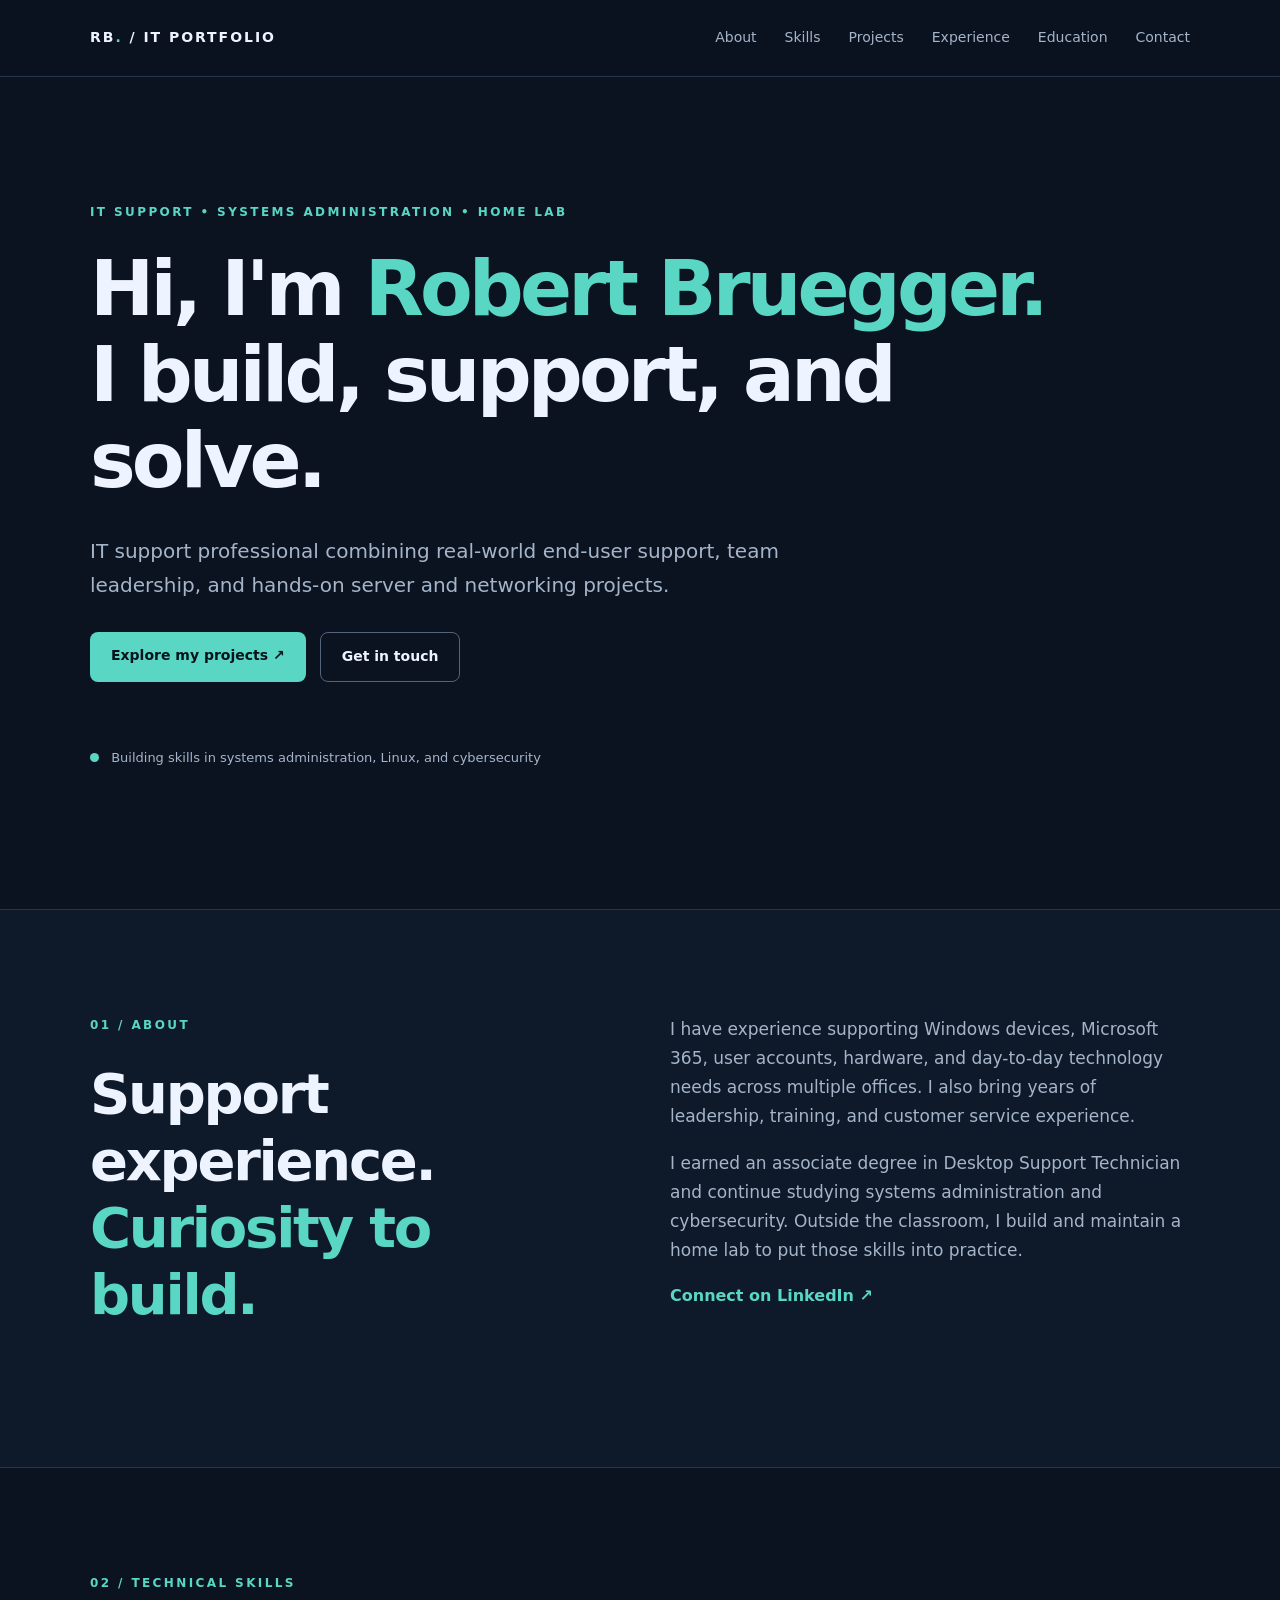
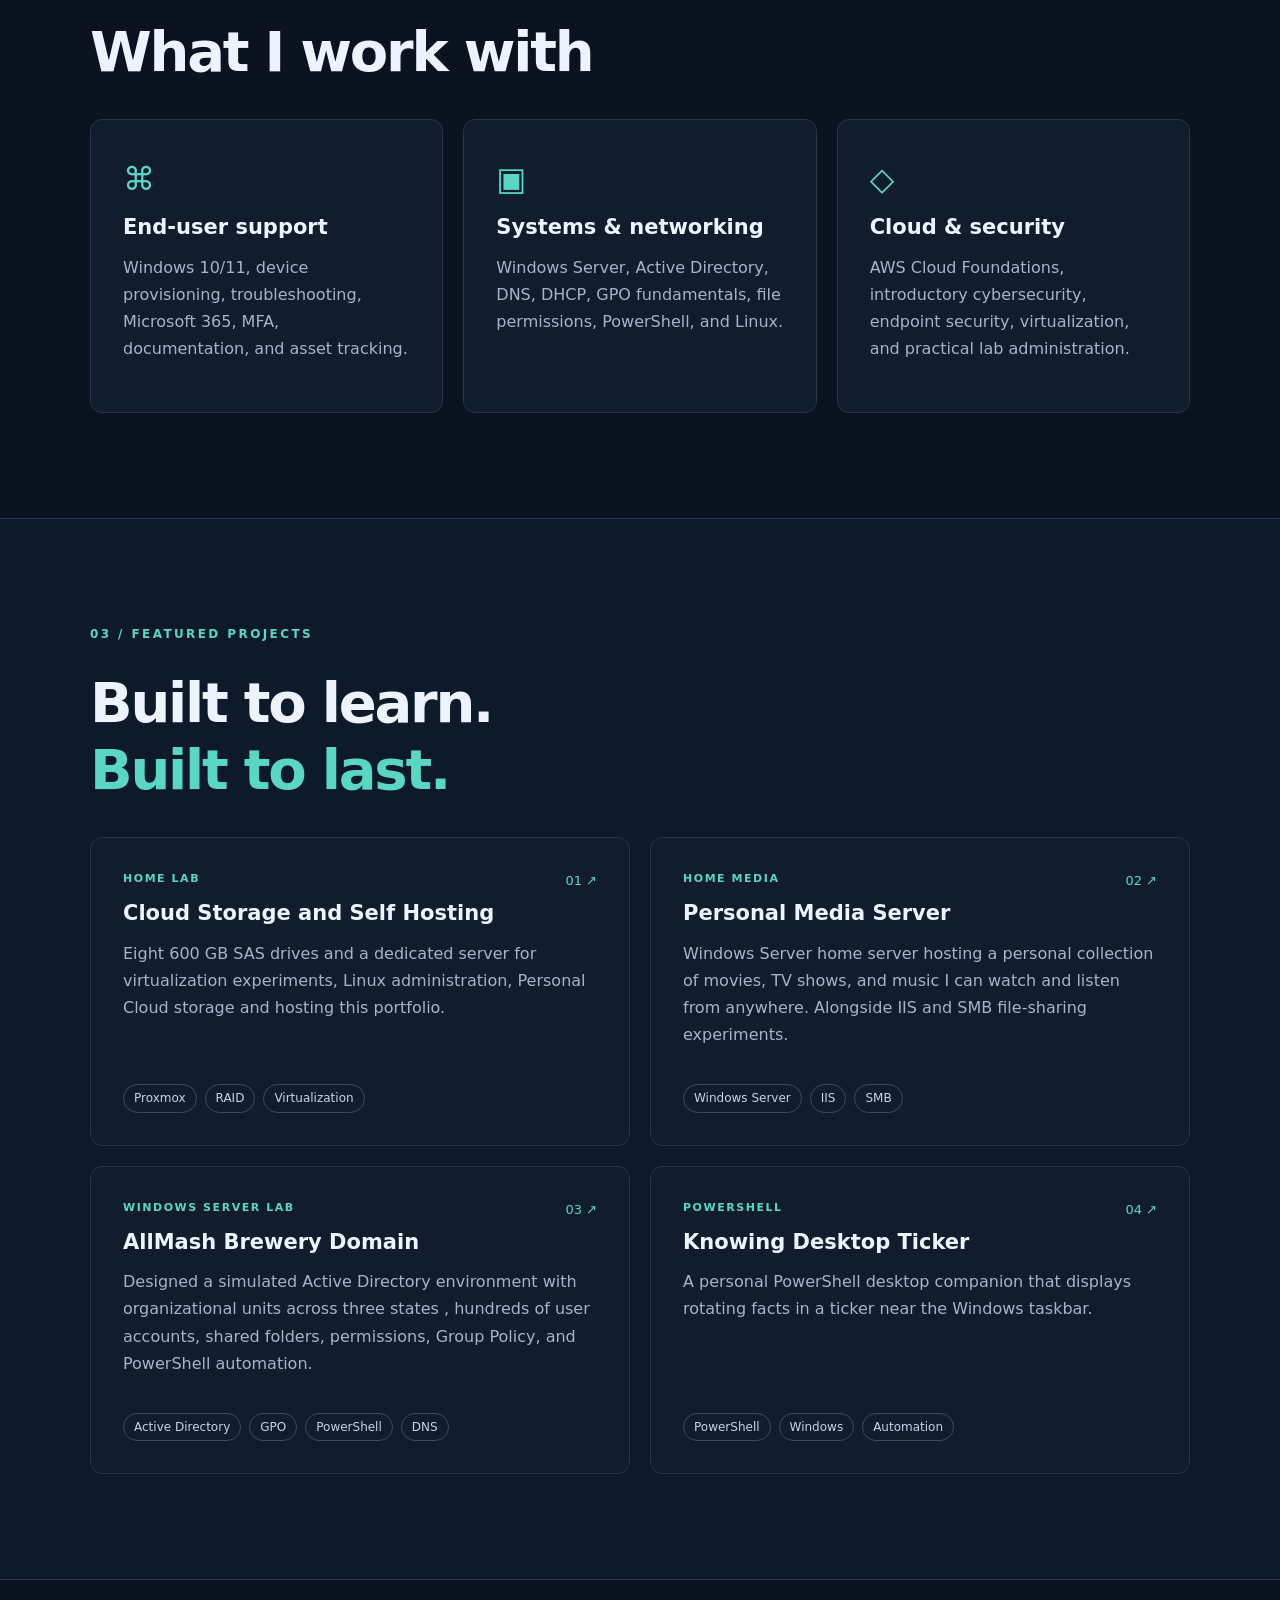
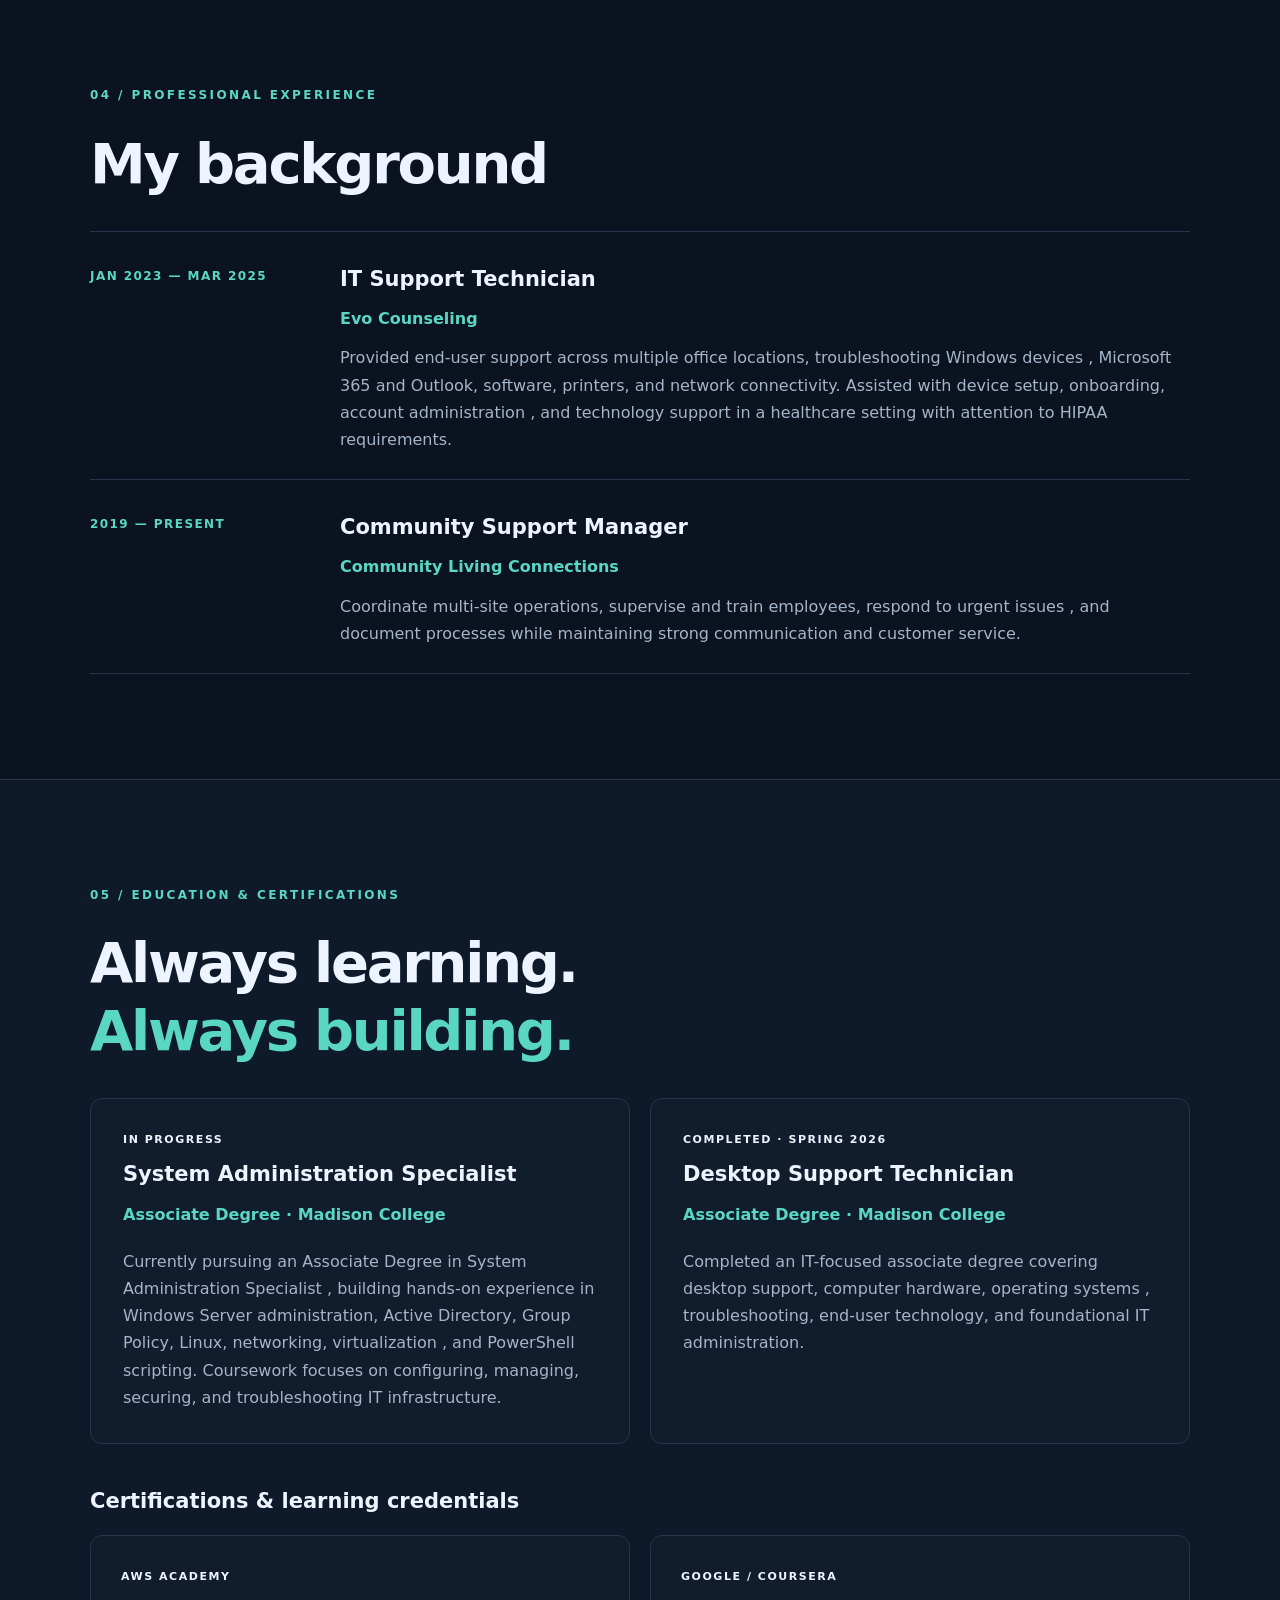
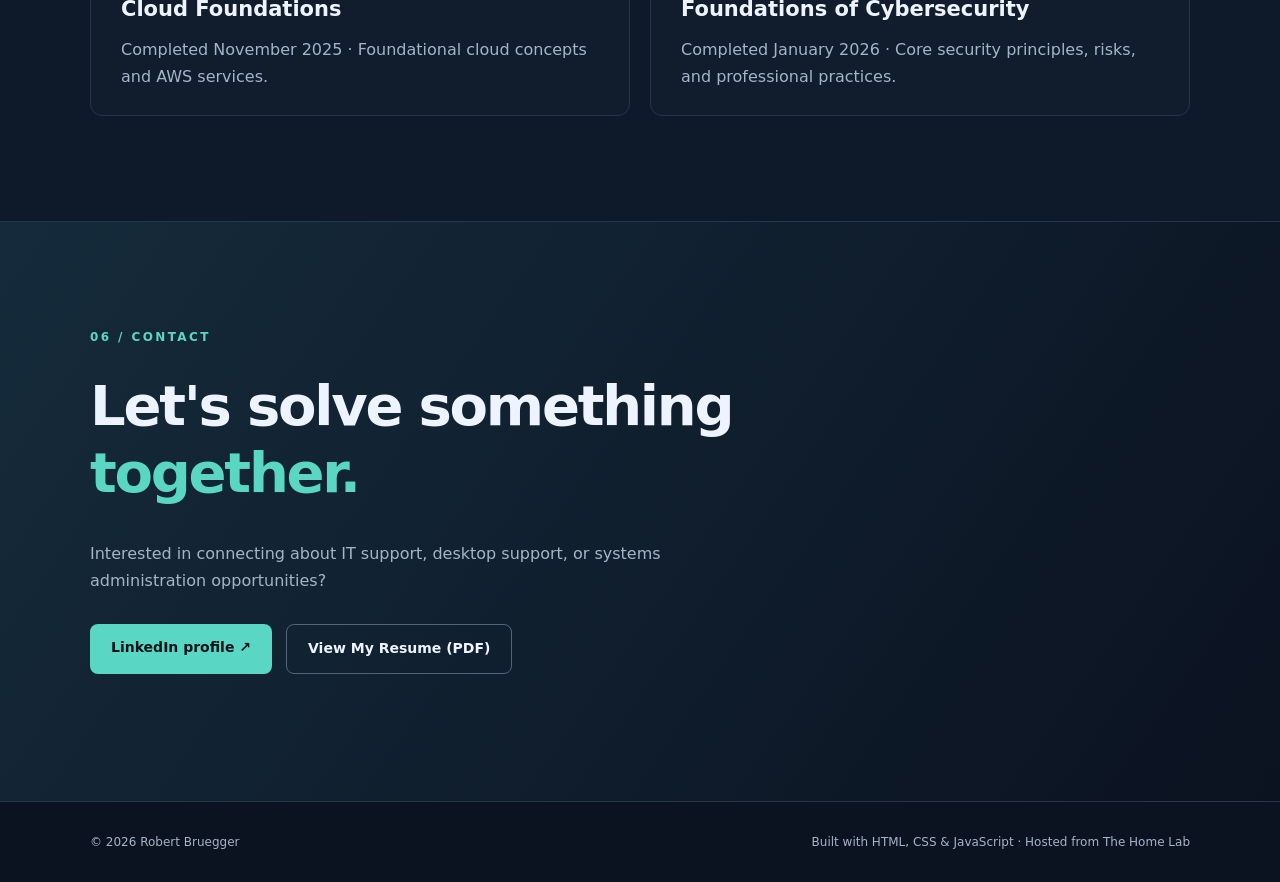
==== index.html @ 5e59a805 "new update 10/18/2026" ====
<!doctype html>
<html lang="en"><head><meta charset="utf-8">
    <meta name="viewport" content="width=device-width,initial-scale=1">
    <meta name="description" content="IT support and systems administration portfolio featuring hands-on home lab projects.">
    <title>Robert Bruegger | IT Portfolio</title><link rel="stylesheet" href="css/styles.css"></head>

<body><a class="skip" href="#main">Skip to content</a><header class="site-header">
    <nav class="nav wrap" aria-label="Main navigation"><a class="brand" href="#home">RB<span class="dot">.</span> / IT PORTFOLIO</a>
        <button class="menu-toggle" aria-expanded="false" aria-controls="nav-links">
            Menu ☰</button>
        <div class="nav-links" id="nav-links"><a href="#about">
            About</a><a href="#skills">
                Skills</a><a href="#projects">
                    Projects</a><a href="#experience">
                        Experience</a><a href="#education">
                            Education</a><a href="#contact">
                                Contact</a></div></nav></header>
<main id="main"><section class="hero wrap" id="home"><div class="eyebrow">
    IT SUPPORT • SYSTEMS ADMINISTRATION • HOME LAB</div><h1>Hi, I'm <span>Robert Bruegger.</span><br>I build, support, and solve.</h1><p class="lead">
        IT support professional combining real-world end-user support, team leadership, and hands-on server and networking projects.</p>
        <div class="actions"><a class="button primary" href="#projects">Explore my projects ↗</a><a class="button secondary" href="#contact">
            Get in touch</a></div><div class="status"><span class="status-dot"></span>
                 Building skills in systems administration, Linux, and cybersecurity</div></section>
<section class="section alt" id="about"><div class="wrap two-col"><div><div class="eyebrow">
    01 / ABOUT</div><h2>Support experience.<br><span>Curiosity to build.</span></h2></div>
    <div><p>I have experience supporting Windows devices, Microsoft 365, user accounts, hardware, 
        and day-to-day technology needs across multiple offices. I also bring years of leadership, training, and customer service experience.</p>
        <p>I earned an associate degree in Desktop Support Technician and continue studying systems administration and cybersecurity. 
            Outside the classroom, I build and maintain a home lab to put those skills into practice.</p>
            <a class="text-link" href="https://www.linkedin.com/in/robert-bruegger" target="_blank" rel="noopener noreferrer">Connect on LinkedIn ↗</a></div></div></section>

<section class="section wrap" id="skills"><div class="eyebrow">
    02 / TECHNICAL SKILLS</div><h2>What I work with</h2><div class="cards three"><article class="card"><div class="card-icon">⌘</div><h3>End-user support</h3>
        <p>Windows 10/11, device provisioning, troubleshooting, Microsoft 365, MFA, documentation, and asset tracking.</p></article><article class="card">
            <div class="card-icon">▣</div>
            <h3>Systems & networking</h3><p>Windows Server, Active Directory, DNS, DHCP, GPO fundamentals, file permissions, PowerShell, and Linux.</p>
        </article><article class="card"><div class="card-icon">◇</div>
            <h3>Cloud & security</h3><p>AWS Cloud Foundations, introductory cybersecurity, endpoint security, virtualization, and practical lab administration.               
            </p></article></div></section>
<section class="section alt" id="projects"><div class="wrap"><div class="eyebrow">
    03 / FEATURED PROJECTS</div><h2>Built to learn.<br><span>Built to last.</span></h2><div class="cards two"><article class="card project"><div class="project-top">
        <span class="tag">HOME LAB</span><span>01 ↗</span></div>
        <h3>Cloud Storage and Self Hosting</h3><p>Eight 600 GB SAS drives and a dedicated server for virtualization experiments, Linux administration, Personal Cloud storage and hosting this portfolio. 
            </p><div class="chips"><span>Proxmox</span><span>RAID</span><span>Virtualization</span></div></article>
            <article class="card project"><div class="project-top"><span class="tag">
                HOME MEDIA</span><span>02 ↗</span></div><h3>Personal Media Server</h3><p>Windows Server home server hosting a personal collection of movies, TV shows, and music I can watch and listen from anywhere. Alongside IIS and SMB file-sharing experiments.</p>
                <div class="chips"><span>Windows Server</span>
                    <span>IIS</span><span>SMB</span></div></article><article class="card project"><div class="project-top"><span class="tag">
                        WINDOWS SERVER LAB</span><span>03 ↗</span></div><h3>AllMash Brewery Domain</h3><p>Designed a simulated Active Directory environment with organizational units across three states
                            , hundreds of user accounts, shared folders, permissions, Group Policy, and PowerShell automation.</p>
                            <div class="chips"><span>Active Directory</span><span>GPO</span><span>PowerShell</span><span>DNS</span></div></article><article class="card project">
                                <div class="project-top"><span class="tag">
                                    POWERSHELL</span><span>04 ↗</span></div><h3>Knowing Desktop Ticker</h3>
                                    <p>A personal PowerShell desktop companion that displays rotating facts in a ticker near the Windows taskbar.</p>
                                    <div class="chips"><span>PowerShell</span><span>Windows</span><span>Automation</span></div></article></div></div></section>
<section class="section wrap" id="experience"><div class="eyebrow">
    04 / PROFESSIONAL EXPERIENCE</div><h2>My background</h2><div class="timeline"><div class="timeline-item">
        <div class="time">JAN 2023 — MAR 2025</div><div><h3>IT Support Technician</h3>
            <p class="organization">Evo Counseling</p><p>Provided end-user support across multiple office locations, troubleshooting Windows devices
                , Microsoft 365 and Outlook, software, printers, and network connectivity. Assisted with device setup, onboarding, account administration
                , and technology support in a healthcare setting with attention to HIPAA requirements.</p></div></div>
                <div class="timeline-item"><div class="time">2019 — PRESENT</div><div><h3>Community Support Manager</h3>
                    <p class="organization">Community Living Connections</p>
                    <p>Coordinate multi-site operations, supervise and train employees, respond to urgent issues
                        , and document processes while maintaining strong communication and customer service.</p></div></div></div></section>
<section class="section alt" id="education"><div class="wrap"><div class="eyebrow">
    05 / EDUCATION & CERTIFICATIONS</div><h2>Always learning.<br><span>Always building.</span></h2><div class="cards two education-grid">
        <article class="card education-card"><span class="tag">IN PROGRESS</span><h3>System Administration Specialist</h3>
            <p class="organization">Associate Degree · Madison College</p><p>Currently pursuing an Associate Degree in System Administration Specialist
                , building hands-on experience in Windows Server administration, Active Directory, Group Policy, Linux, networking, virtualization
                , and PowerShell scripting. Coursework focuses on configuring, managing, securing, and troubleshooting IT infrastructure.</p></article>
                <article class="card education-card"><span class="tag">COMPLETED · SPRING 2026</span><h3>Desktop Support Technician</h3>
                    <p class="organization">Associate Degree · Madison College</p>
                    <p>Completed an IT-focused associate degree covering desktop support, computer hardware, operating systems
                        , troubleshooting, end-user technology, and foundational IT administration.</p></article></div>
                        <h3 class="cert-heading">Certifications &amp; learning credentials</h3>
                        <div class="cards two"><article class="card credential">
                            <span class="tag">AWS ACADEMY</span><h3>Cloud Foundations</h3>
                            <p>Completed November 2025 · Foundational cloud concepts and AWS services.</p></article>
                            <article class="card credential"><span class="tag">GOOGLE / COURSERA</span>
                                <h3>Foundations of Cybersecurity</h3><p>Completed January 2026 · Core security principles, risks, and professional practices.</p></article></div></div></section>
<section class="section contact" id="contact"><div class="wrap"><div class="eyebrow">06 / CONTACT</div><h2>Let's solve something <span>together.</span></h2>
    <p>Interested in connecting about IT support, desktop support, or systems administration opportunities?</p>
    <div class="actions"><a class="button primary" href="https://www.linkedin.com/in/robert-bruegger" target="_blank" rel="noopener noreferrer">LinkedIn profile ↗</a>
        <a class="button secondary"
   href="/docs/Resume.2.pdf"
   target="_blank"
   rel="noopener noreferrer">
   View My Resume (PDF)
</a></div>
        <p class="small"></p></div></section></main>
        <footer class="footer"><div class="wrap footer-inner"><span>© <span id="year"></span> Robert Bruegger</span>
            <span>Built with HTML, CSS & JavaScript · Hosted from The Home Lab</span></div></footer><script src="js/main.js" defer></script></body></html>
---- css/styles.css ----
:root{--bg:#0b1220;--panel:#111c2d;--panel2:#0e1929;--line:#26354b;--text:#edf4ff;--muted:#a5b5c9;--accent:#59d7c4;--max:1100px}*{box-sizing:border-box}html{scroll-behavior:smooth}body{margin:0;background:var(--bg);color:var(--text);font:16px/1.7 system-ui,-apple-system,Segoe UI,sans-serif}a{color:inherit;text-decoration:none}a:focus-visible,button:focus-visible{outline:3px solid var(--accent);outline-offset:4px}.wrap{width:min(calc(100% - 40px),var(--max));margin:auto}.skip{position:absolute;top:-100px;background:white;color:black;padding:12px;z-index:10}.skip:focus{top:5px}.site-header{position:sticky;top:0;z-index:5;background:#0b1220ed;backdrop-filter:blur(12px);border-bottom:1px solid var(--line)}.nav{display:flex;justify-content:space-between;align-items:center;min-height:76px}.brand{font-size:14px;font-weight:800;letter-spacing:.14em}.dot,.hero h1 span,h2 span{color:var(--accent)}.nav-links{display:flex;gap:28px}.nav-links a{color:var(--muted);font-size:14px}.nav-links a:hover,.text-link{color:var(--accent)}.menu-toggle{display:none;background:transparent;color:white;border:1px solid var(--line);padding:8px 12px;border-radius:8px}.hero{padding:125px 0 140px}.eyebrow{font-size:12px;letter-spacing:.2em;font-weight:800;color:var(--accent);margin-bottom:24px}.hero h1{font-size:clamp(44px,6vw,79px);line-height:1.12;letter-spacing:-.05em;margin:0 0 30px;max-width:1050px}h2{font-size:clamp(34px,4.5vw,56px);line-height:1.2;letter-spacing:-.04em;margin:0 0 34px}h3{font-size:21px;margin:8px 0 12px;line-height:1.3}p{color:var(--muted);margin:0 0 18px}.lead{max-width:700px;font-size:20px}.actions{display:flex;gap:14px;flex-wrap:wrap;margin-top:30px}.button{display:inline-block;border-radius:8px;padding:12px 21px;font-weight:700;font-size:14px}.primary{background:var(--accent);color:#07131b}.primary:hover{background:#8be7da}.secondary{border:1px solid #53657c}.secondary:hover{border-color:var(--accent)}.status{font-size:13px;color:var(--muted);margin-top:65px}.status-dot{display:inline-block;width:9px;height:9px;border-radius:50%;background:var(--accent);margin-right:8px}.section{padding:105px 0;scroll-margin-top:75px}.alt{background:var(--panel2);border-top:1px solid var(--line);border-bottom:1px solid var(--line)}.two-col{display:grid;grid-template-columns:1fr 1fr;gap:60px}.two-col p{font-size:17px}.text-link{font-weight:700}.cards{display:grid;gap:20px}.three{grid-template-columns:repeat(3,1fr)}.two{grid-template-columns:repeat(2,1fr)}.card{padding:32px;background:var(--panel);border:1px solid var(--line);border-radius:12px}.card-icon{color:var(--accent);font-size:32px}.project{min-height:290px;display:flex;flex-direction:column}.project-top{display:flex;justify-content:space-between;color:var(--accent);font-size:13px}.tag{font-size:11px;letter-spacing:.14em;font-weight:800}.chips{display:flex;gap:8px;flex-wrap:wrap;margin-top:auto;padding-top:18px}.chips span{font-size:12px;color:#c3d6e8;border:1px solid #3a4b62;border-radius:20px;padding:3px 10px}.timeline{border-top:1px solid var(--line)}.timeline-item{display:grid;grid-template-columns:220px 1fr;gap:30px;padding:26px 0;border-bottom:1px solid var(--line)}.time{color:var(--accent);font-size:12px;font-weight:800;letter-spacing:.12em;padding-top:8px}.timeline-item p{margin:0}.contact{background:linear-gradient(125deg,#152b3b,#0b1220)}.contact h2{max-width:750px}.contact p{max-width:670px}.small{font-size:12px;margin-top:22px}.footer{padding:30px 0;border-top:1px solid var(--line)}.footer-inner{display:flex;justify-content:space-between;gap:20px;color:var(--muted);font-size:12px}@media(max-width:750px){.menu-toggle{display:block}.nav-links{display:none;position:absolute;top:75px;left:0;right:0;background:#0b1220;padding:20px;flex-direction:column;border-bottom:1px solid var(--line)}.nav-links.open{display:flex}.hero{padding:85px 0}.two-col,.three,.two{grid-template-columns:1fr}.section{padding:70px 0}.timeline-item{grid-template-columns:1fr;gap:4px}.footer-inner{flex-direction:column}}
@media(prefers-reduced-motion:reduce){html{scroll-behavior:auto}}

/* Education section */
.education-grid{margin-bottom:44px}.education-card{display:flex;flex-direction:column;gap:8px}.education-card h3{margin:4px 0}.organization{color:var(--accent);font-weight:650;margin-bottom:12px!important}.cert-heading{margin:8px 0 20px}.credential{padding:25px 30px}.credential p,.education-card p:last-child{margin-bottom:0}
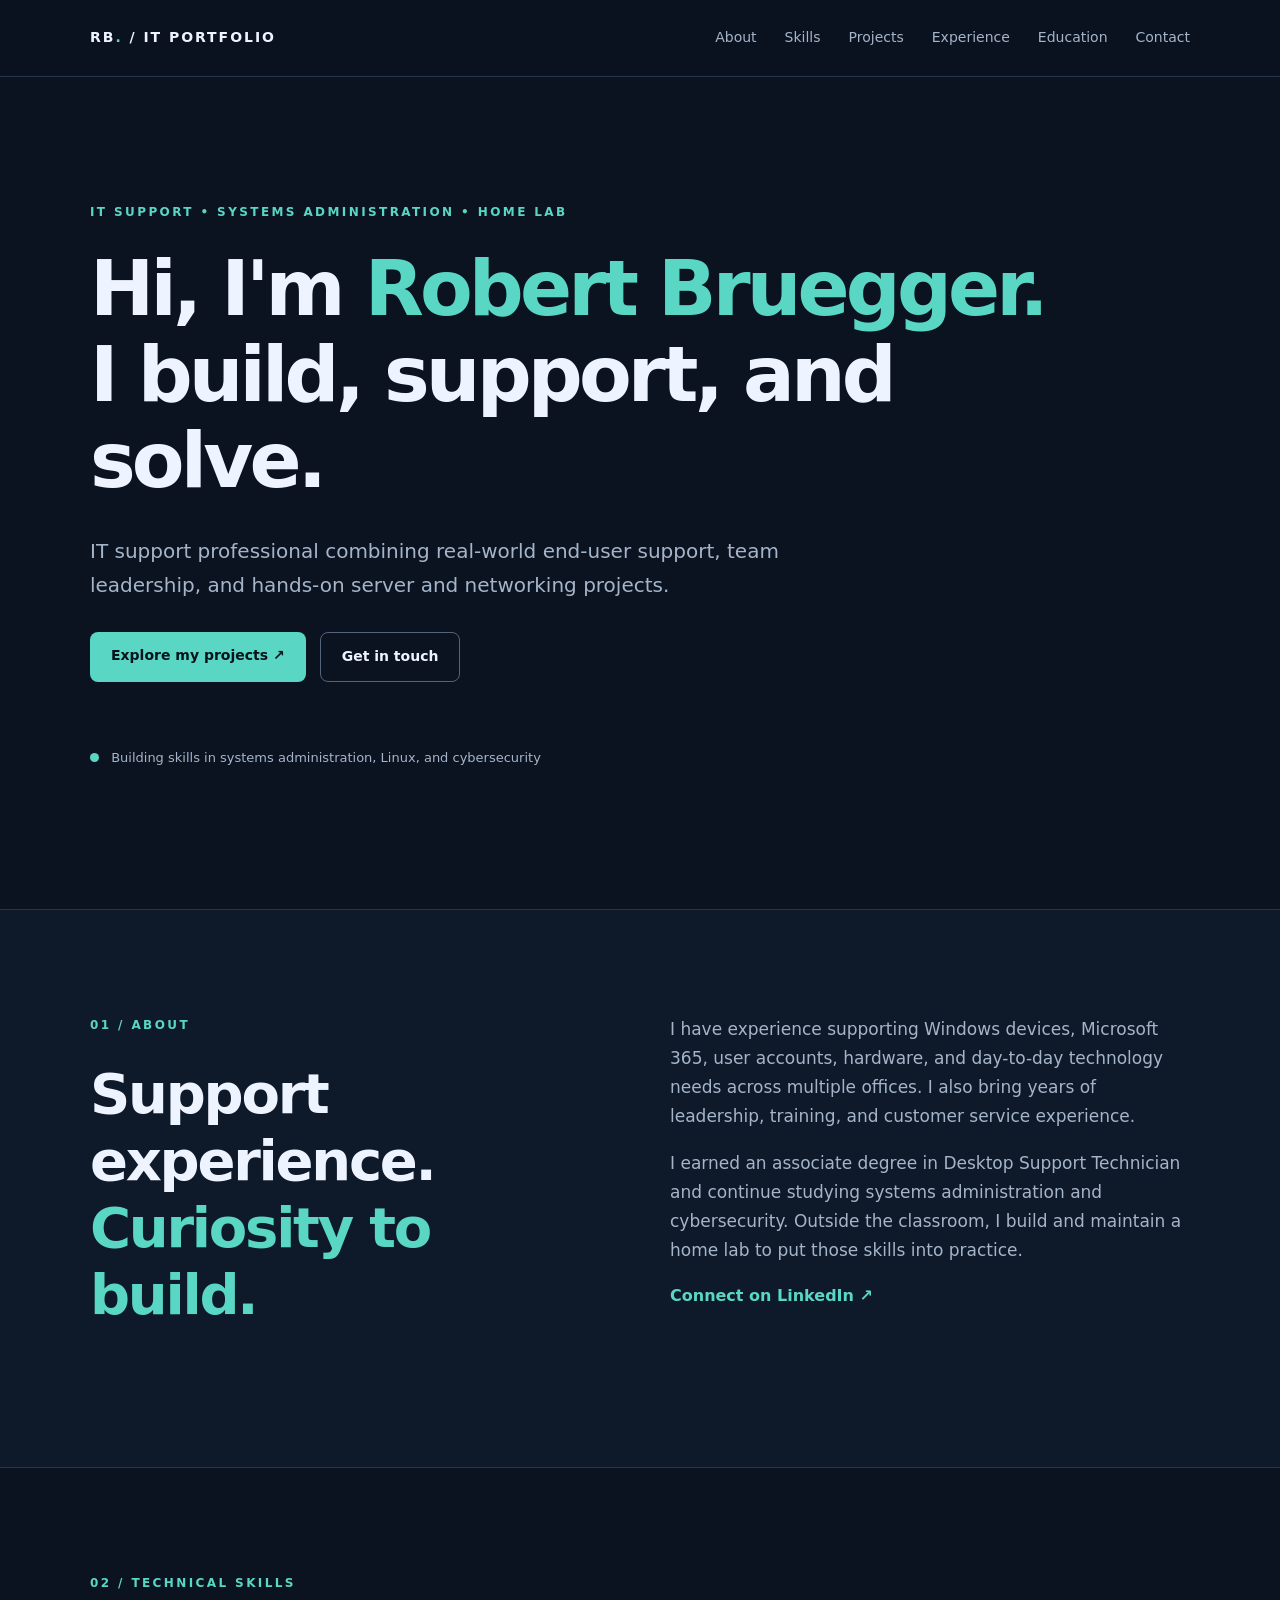
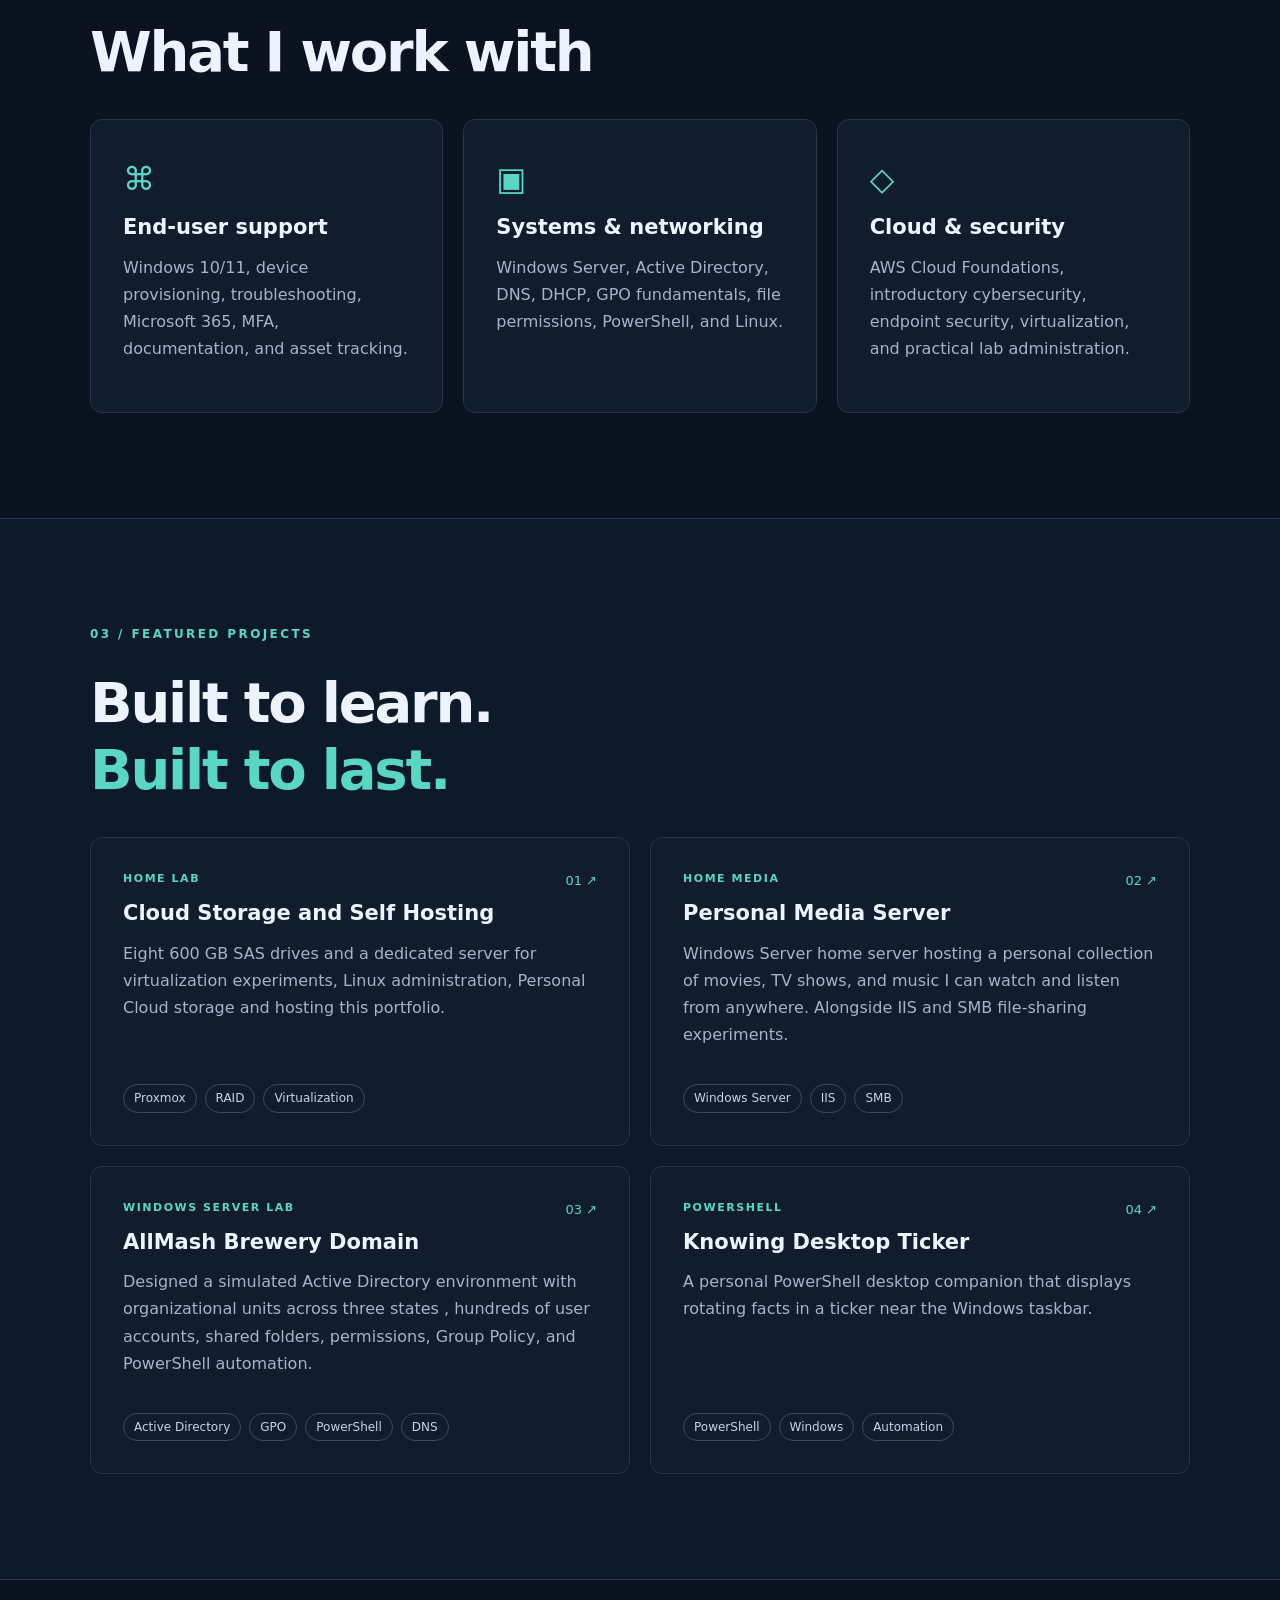
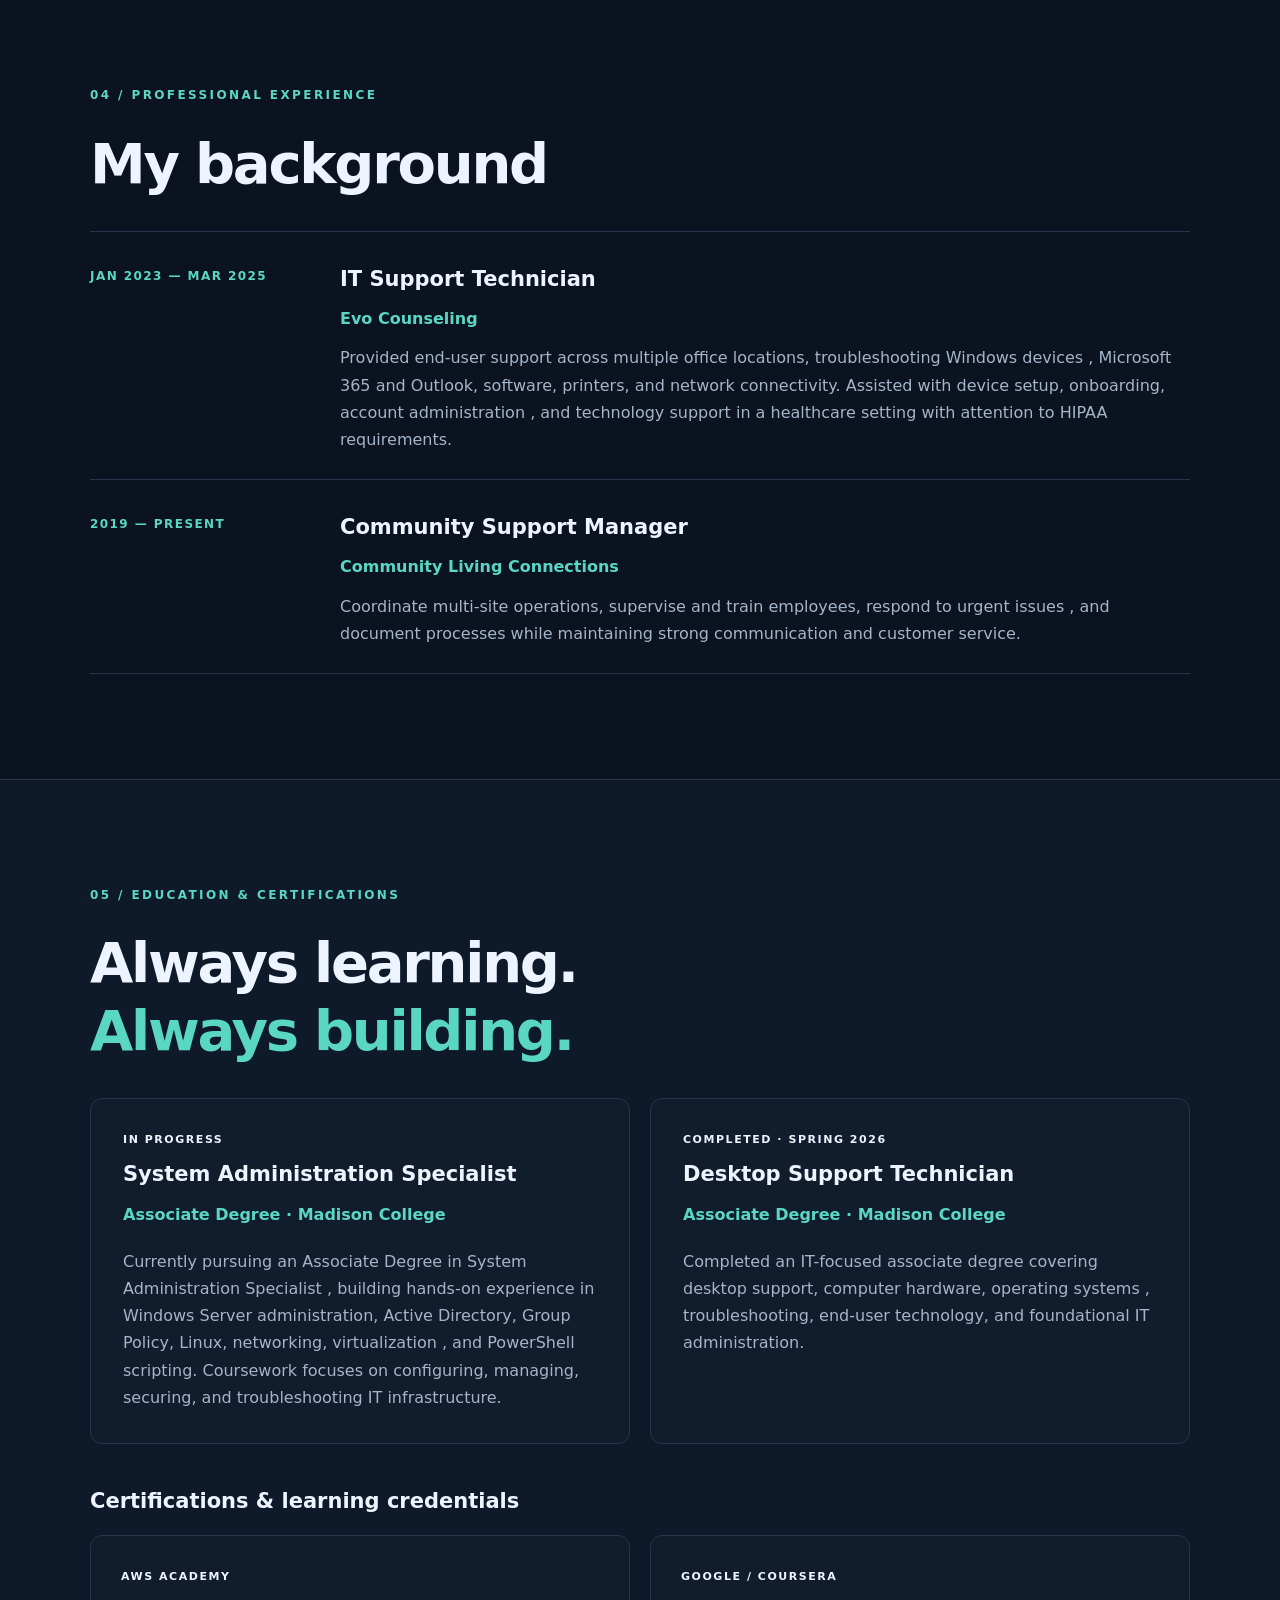
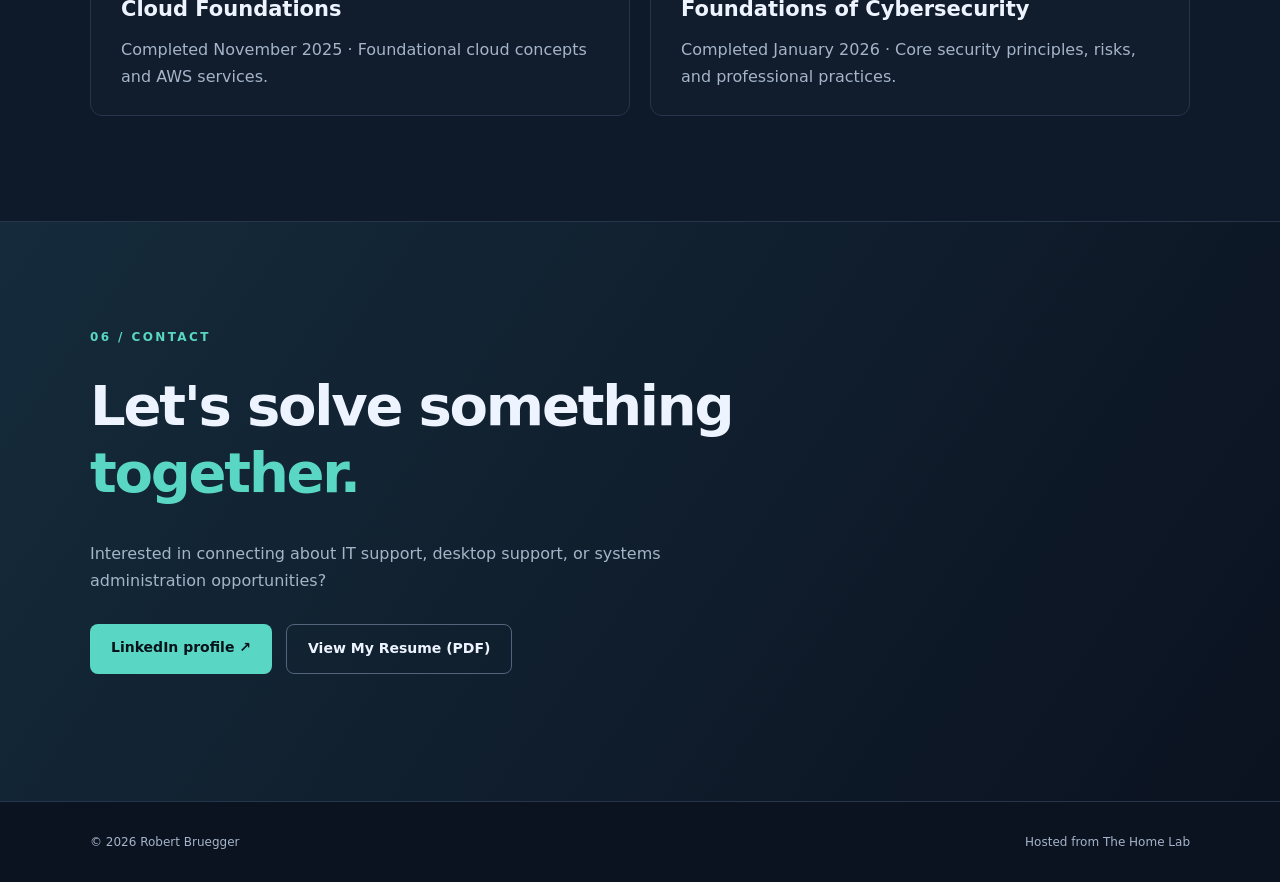
==== commit fd822ab6: "102826" ====
--- a/index.html
+++ b/index.html
@@ -90,4 +90,4 @@
 </a></div>
         <p class="small"></p></div></section></main>
         <footer class="footer"><div class="wrap footer-inner"><span>© <span id="year"></span> Robert Bruegger</span>
-            <span>Built with HTML, CSS & JavaScript · Hosted from The Home Lab</span></div></footer><script src="js/main.js" defer></script></body></html>
+            <span>Hosted from The Home Lab</span></div></footer><script src="js/main.js" defer></script></body></html>
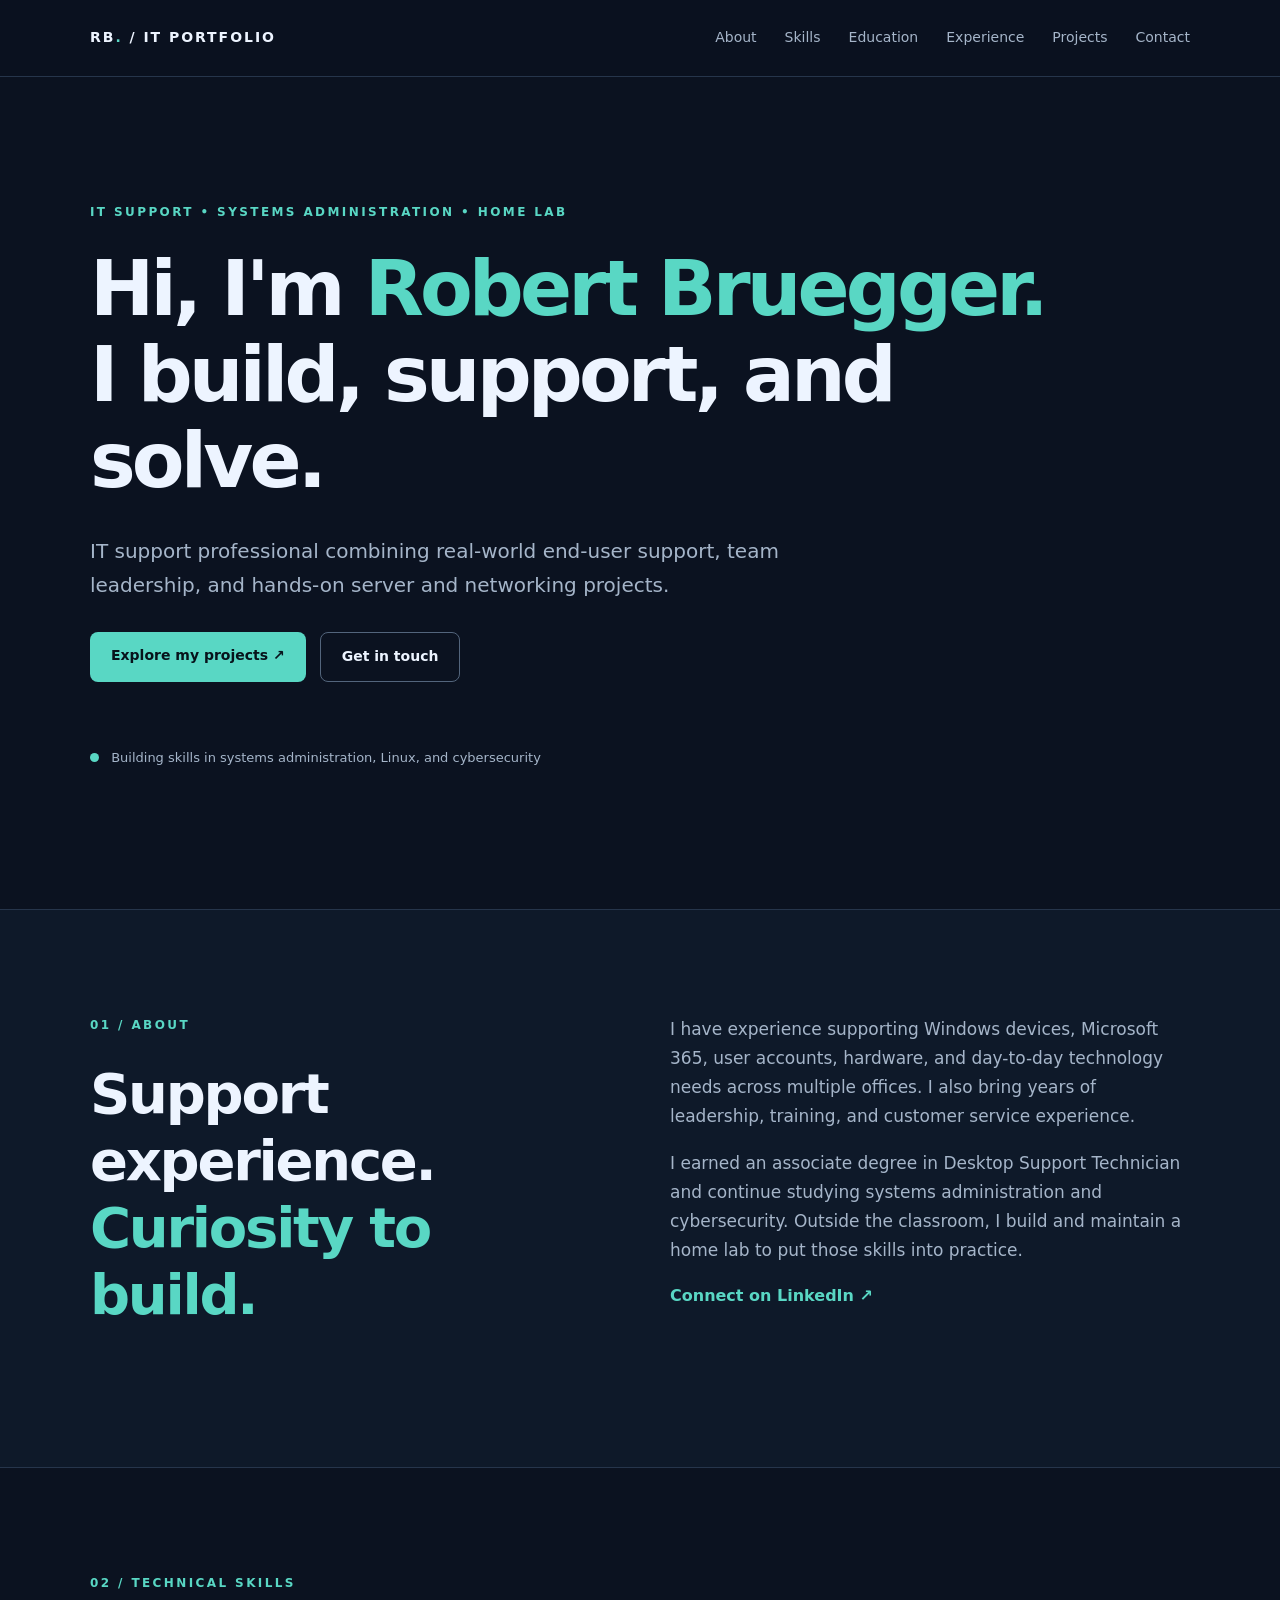
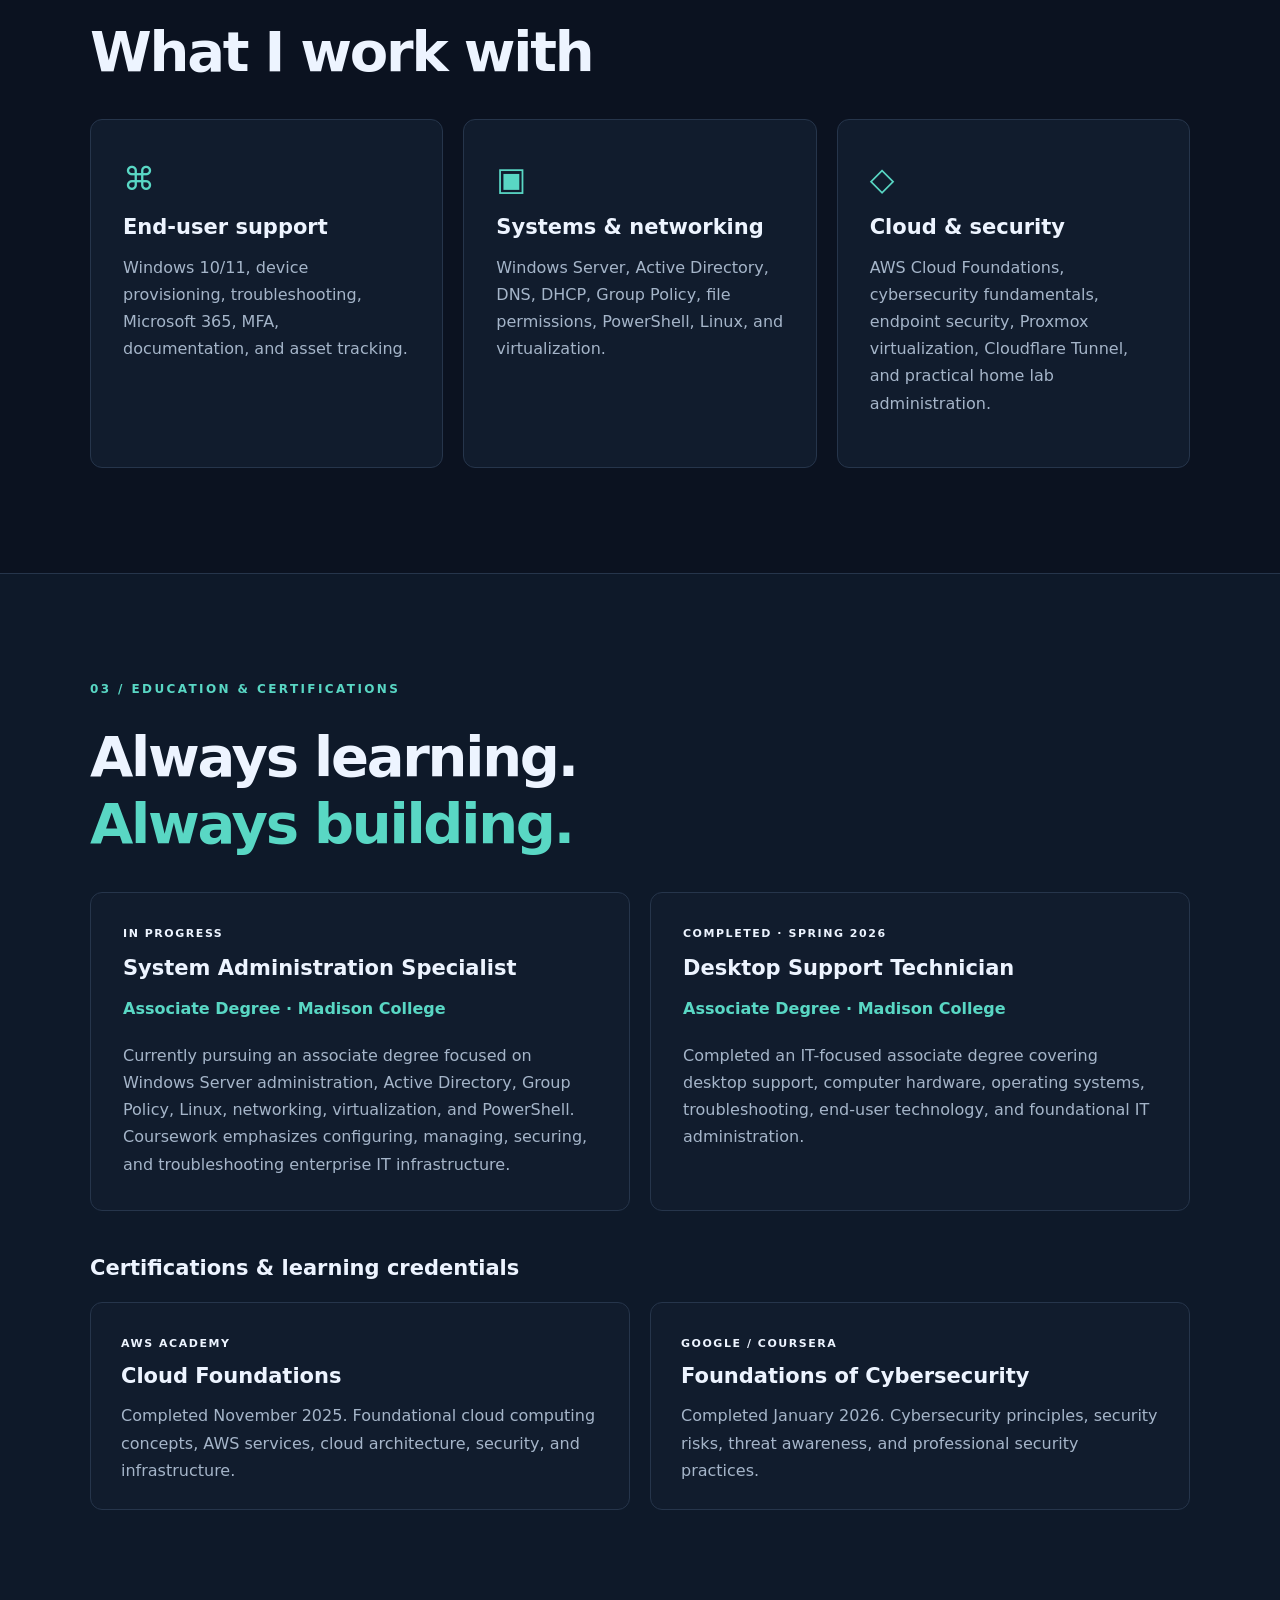
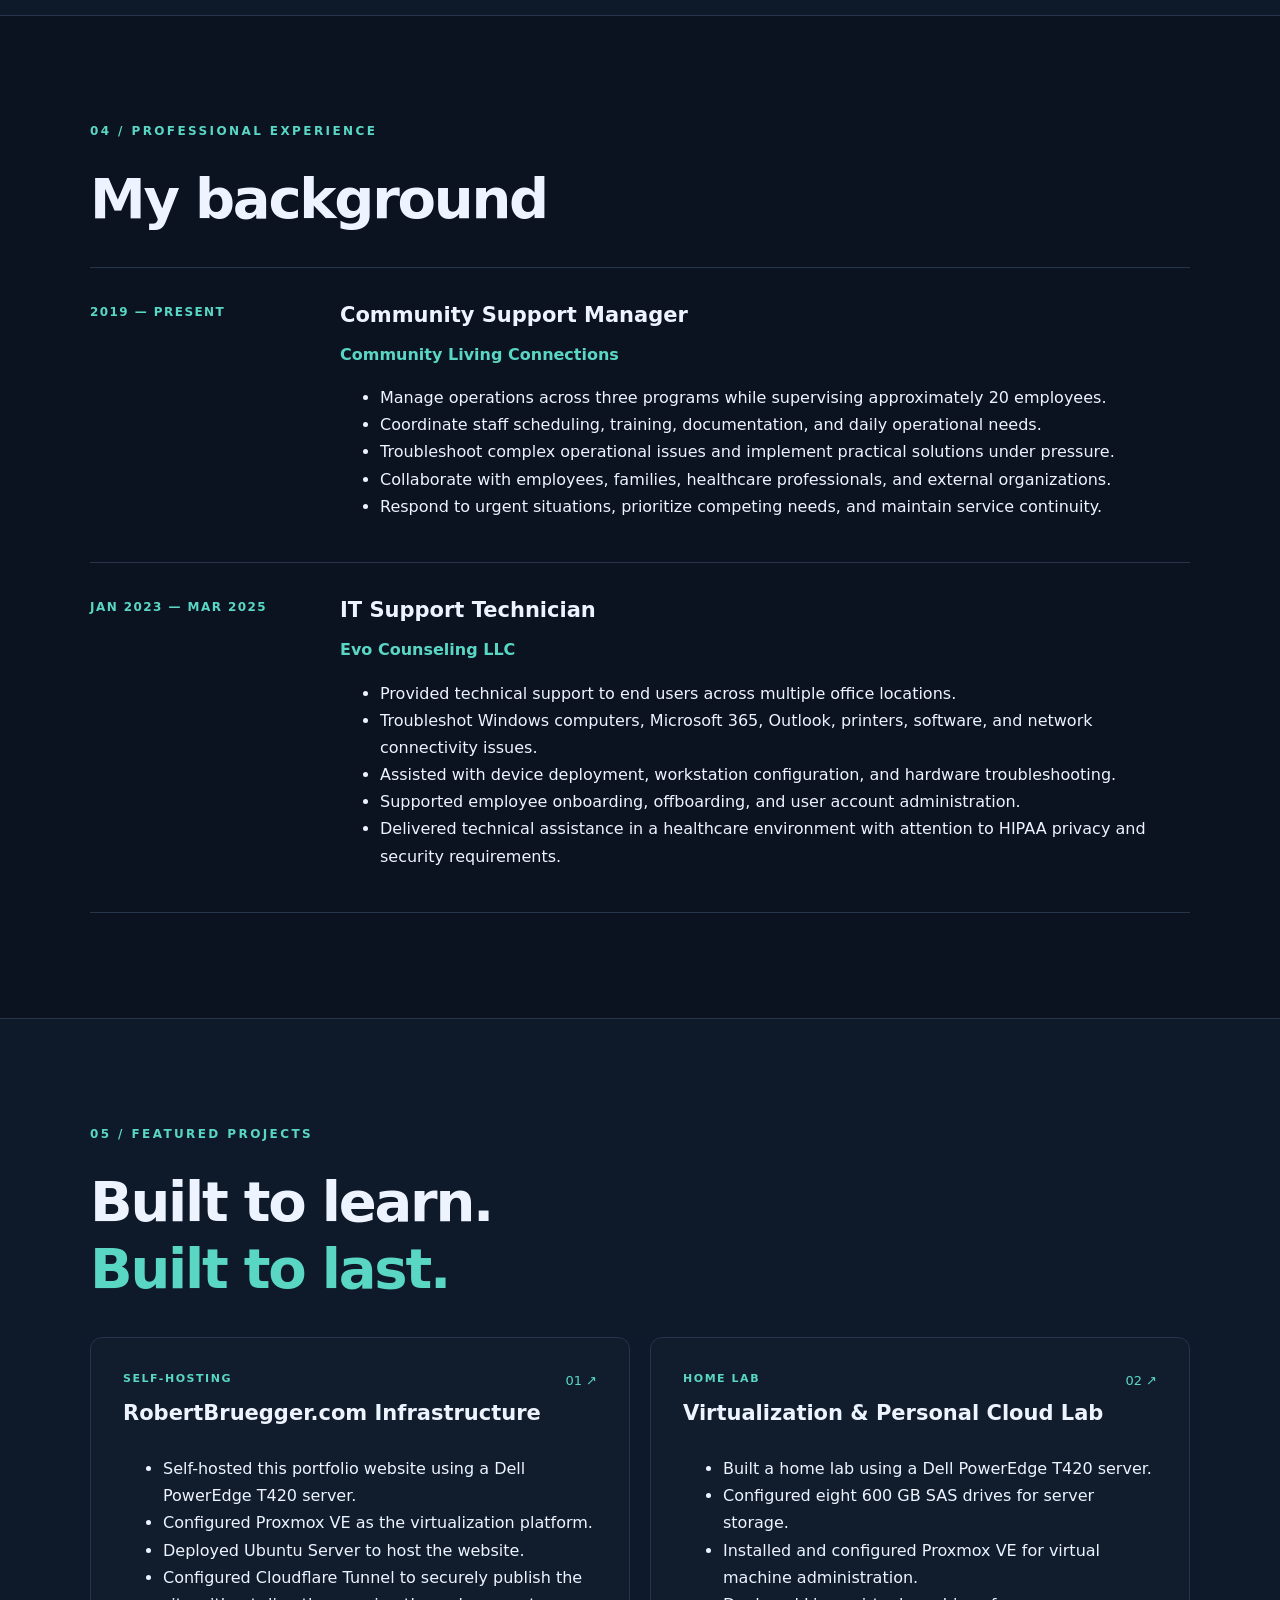
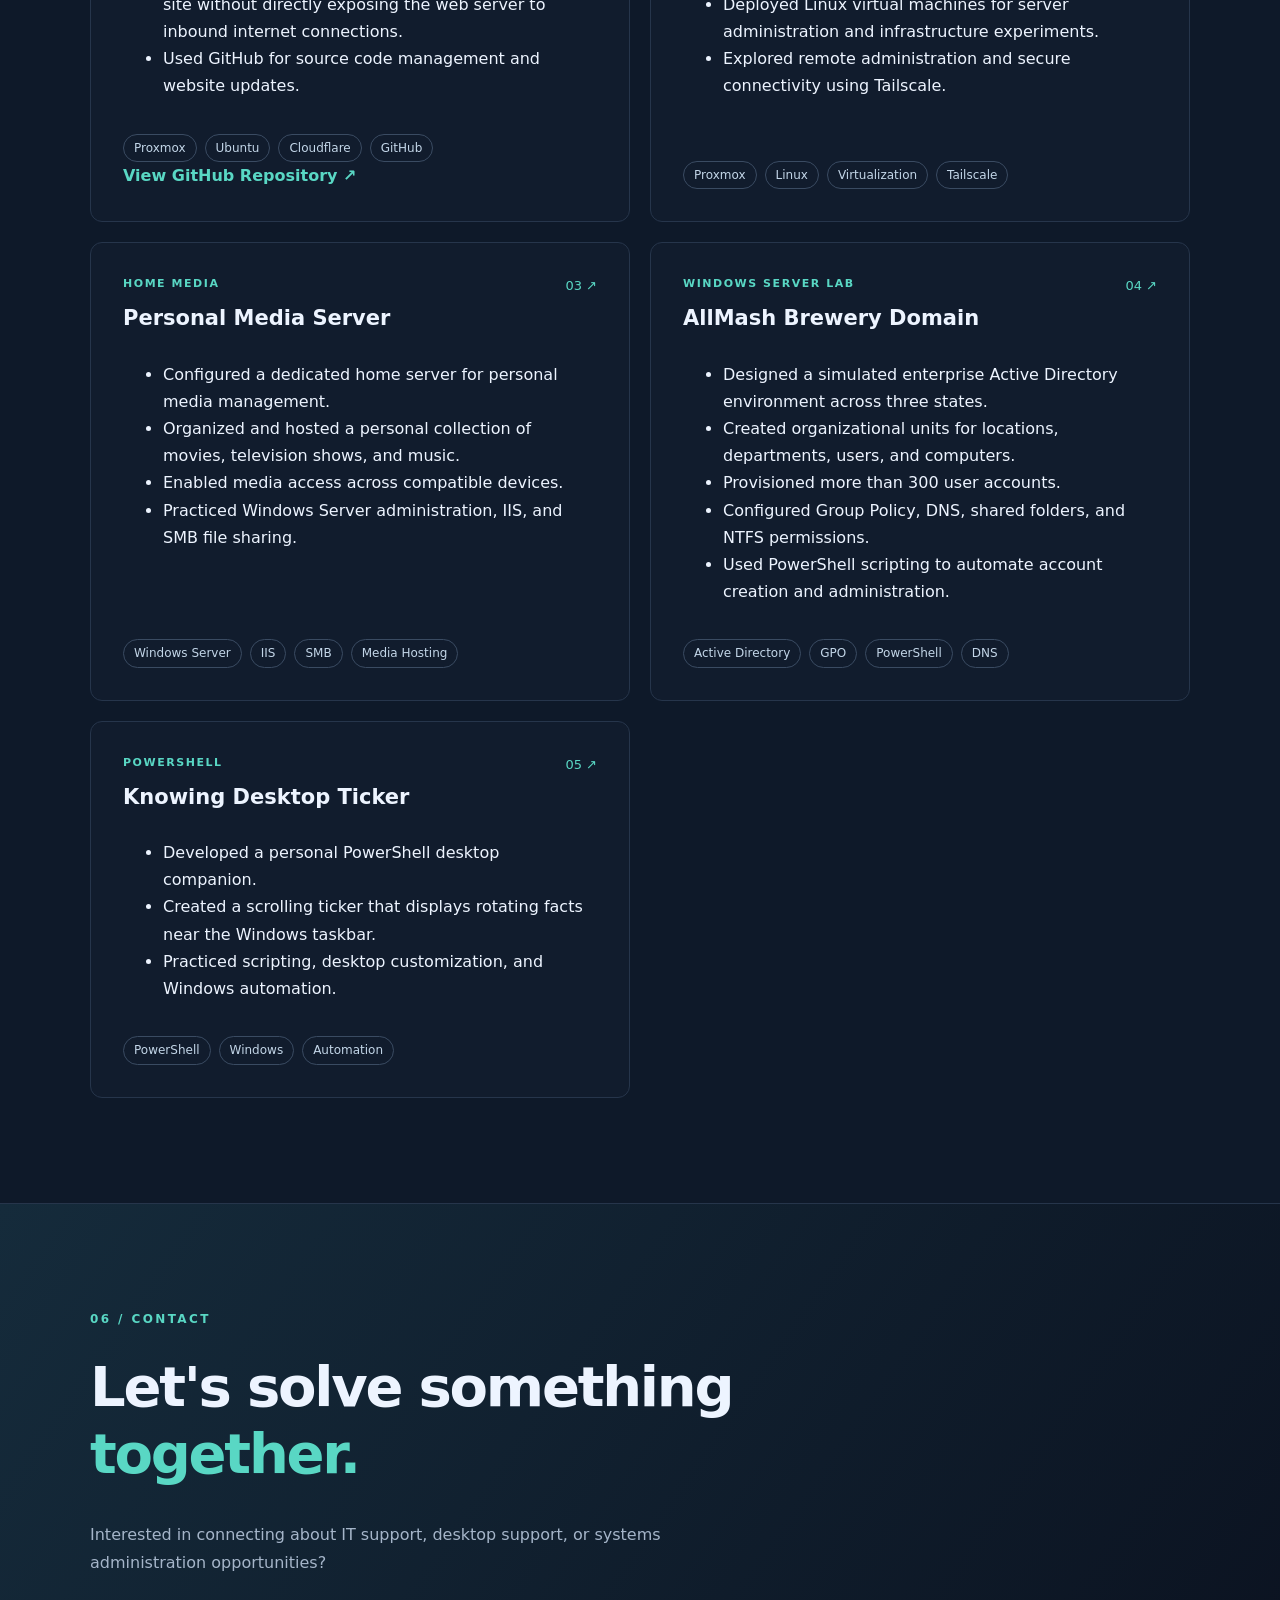
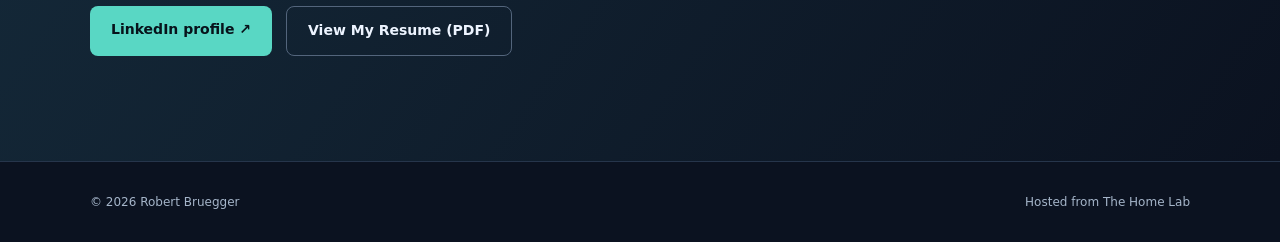
==== commit c4e50385: "New Site layout" ====
--- a/index.html
+++ b/index.html
@@ -1,93 +1,720 @@
+
 <!doctype html>
-<html lang="en"><head><meta charset="utf-8">
-    <meta name="viewport" content="width=device-width,initial-scale=1">
-    <meta name="description" content="IT support and systems administration portfolio featuring hands-on home lab projects.">
-    <title>Robert Bruegger | IT Portfolio</title><link rel="stylesheet" href="css/styles.css"></head>
-
-<body><a class="skip" href="#main">Skip to content</a><header class="site-header">
-    <nav class="nav wrap" aria-label="Main navigation"><a class="brand" href="#home">RB<span class="dot">.</span> / IT PORTFOLIO</a>
-        <button class="menu-toggle" aria-expanded="false" aria-controls="nav-links">
-            Menu ☰</button>
-        <div class="nav-links" id="nav-links"><a href="#about">
-            About</a><a href="#skills">
-                Skills</a><a href="#projects">
-                    Projects</a><a href="#experience">
-                        Experience</a><a href="#education">
-                            Education</a><a href="#contact">
-                                Contact</a></div></nav></header>
-<main id="main"><section class="hero wrap" id="home"><div class="eyebrow">
-    IT SUPPORT • SYSTEMS ADMINISTRATION • HOME LAB</div><h1>Hi, I'm <span>Robert Bruegger.</span><br>I build, support, and solve.</h1><p class="lead">
-        IT support professional combining real-world end-user support, team leadership, and hands-on server and networking projects.</p>
-        <div class="actions"><a class="button primary" href="#projects">Explore my projects ↗</a><a class="button secondary" href="#contact">
-            Get in touch</a></div><div class="status"><span class="status-dot"></span>
-                 Building skills in systems administration, Linux, and cybersecurity</div></section>
-<section class="section alt" id="about"><div class="wrap two-col"><div><div class="eyebrow">
-    01 / ABOUT</div><h2>Support experience.<br><span>Curiosity to build.</span></h2></div>
-    <div><p>I have experience supporting Windows devices, Microsoft 365, user accounts, hardware, 
-        and day-to-day technology needs across multiple offices. I also bring years of leadership, training, and customer service experience.</p>
-        <p>I earned an associate degree in Desktop Support Technician and continue studying systems administration and cybersecurity. 
-            Outside the classroom, I build and maintain a home lab to put those skills into practice.</p>
-            <a class="text-link" href="https://www.linkedin.com/in/robert-bruegger" target="_blank" rel="noopener noreferrer">Connect on LinkedIn ↗</a></div></div></section>
-
-<section class="section wrap" id="skills"><div class="eyebrow">
-    02 / TECHNICAL SKILLS</div><h2>What I work with</h2><div class="cards three"><article class="card"><div class="card-icon">⌘</div><h3>End-user support</h3>
-        <p>Windows 10/11, device provisioning, troubleshooting, Microsoft 365, MFA, documentation, and asset tracking.</p></article><article class="card">
-            <div class="card-icon">▣</div>
-            <h3>Systems & networking</h3><p>Windows Server, Active Directory, DNS, DHCP, GPO fundamentals, file permissions, PowerShell, and Linux.</p>
-        </article><article class="card"><div class="card-icon">◇</div>
-            <h3>Cloud & security</h3><p>AWS Cloud Foundations, introductory cybersecurity, endpoint security, virtualization, and practical lab administration.               
-            </p></article></div></section>
-<section class="section alt" id="projects"><div class="wrap"><div class="eyebrow">
-    03 / FEATURED PROJECTS</div><h2>Built to learn.<br><span>Built to last.</span></h2><div class="cards two"><article class="card project"><div class="project-top">
-        <span class="tag">HOME LAB</span><span>01 ↗</span></div>
-        <h3>Cloud Storage and Self Hosting</h3><p>Eight 600 GB SAS drives and a dedicated server for virtualization experiments, Linux administration, Personal Cloud storage and hosting this portfolio. 
-            </p><div class="chips"><span>Proxmox</span><span>RAID</span><span>Virtualization</span></div></article>
-            <article class="card project"><div class="project-top"><span class="tag">
-                HOME MEDIA</span><span>02 ↗</span></div><h3>Personal Media Server</h3><p>Windows Server home server hosting a personal collection of movies, TV shows, and music I can watch and listen from anywhere. Alongside IIS and SMB file-sharing experiments.</p>
-                <div class="chips"><span>Windows Server</span>
-                    <span>IIS</span><span>SMB</span></div></article><article class="card project"><div class="project-top"><span class="tag">
-                        WINDOWS SERVER LAB</span><span>03 ↗</span></div><h3>AllMash Brewery Domain</h3><p>Designed a simulated Active Directory environment with organizational units across three states
-                            , hundreds of user accounts, shared folders, permissions, Group Policy, and PowerShell automation.</p>
-                            <div class="chips"><span>Active Directory</span><span>GPO</span><span>PowerShell</span><span>DNS</span></div></article><article class="card project">
-                                <div class="project-top"><span class="tag">
-                                    POWERSHELL</span><span>04 ↗</span></div><h3>Knowing Desktop Ticker</h3>
-                                    <p>A personal PowerShell desktop companion that displays rotating facts in a ticker near the Windows taskbar.</p>
-                                    <div class="chips"><span>PowerShell</span><span>Windows</span><span>Automation</span></div></article></div></div></section>
-<section class="section wrap" id="experience"><div class="eyebrow">
-    04 / PROFESSIONAL EXPERIENCE</div><h2>My background</h2><div class="timeline"><div class="timeline-item">
-        <div class="time">JAN 2023 — MAR 2025</div><div><h3>IT Support Technician</h3>
-            <p class="organization">Evo Counseling</p><p>Provided end-user support across multiple office locations, troubleshooting Windows devices
-                , Microsoft 365 and Outlook, software, printers, and network connectivity. Assisted with device setup, onboarding, account administration
-                , and technology support in a healthcare setting with attention to HIPAA requirements.</p></div></div>
-                <div class="timeline-item"><div class="time">2019 — PRESENT</div><div><h3>Community Support Manager</h3>
-                    <p class="organization">Community Living Connections</p>
-                    <p>Coordinate multi-site operations, supervise and train employees, respond to urgent issues
-                        , and document processes while maintaining strong communication and customer service.</p></div></div></div></section>
-<section class="section alt" id="education"><div class="wrap"><div class="eyebrow">
-    05 / EDUCATION & CERTIFICATIONS</div><h2>Always learning.<br><span>Always building.</span></h2><div class="cards two education-grid">
-        <article class="card education-card"><span class="tag">IN PROGRESS</span><h3>System Administration Specialist</h3>
-            <p class="organization">Associate Degree · Madison College</p><p>Currently pursuing an Associate Degree in System Administration Specialist
-                , building hands-on experience in Windows Server administration, Active Directory, Group Policy, Linux, networking, virtualization
-                , and PowerShell scripting. Coursework focuses on configuring, managing, securing, and troubleshooting IT infrastructure.</p></article>
-                <article class="card education-card"><span class="tag">COMPLETED · SPRING 2026</span><h3>Desktop Support Technician</h3>
-                    <p class="organization">Associate Degree · Madison College</p>
-                    <p>Completed an IT-focused associate degree covering desktop support, computer hardware, operating systems
-                        , troubleshooting, end-user technology, and foundational IT administration.</p></article></div>
-                        <h3 class="cert-heading">Certifications &amp; learning credentials</h3>
-                        <div class="cards two"><article class="card credential">
-                            <span class="tag">AWS ACADEMY</span><h3>Cloud Foundations</h3>
-                            <p>Completed November 2025 · Foundational cloud concepts and AWS services.</p></article>
-                            <article class="card credential"><span class="tag">GOOGLE / COURSERA</span>
-                                <h3>Foundations of Cybersecurity</h3><p>Completed January 2026 · Core security principles, risks, and professional practices.</p></article></div></div></section>
-<section class="section contact" id="contact"><div class="wrap"><div class="eyebrow">06 / CONTACT</div><h2>Let's solve something <span>together.</span></h2>
-    <p>Interested in connecting about IT support, desktop support, or systems administration opportunities?</p>
-    <div class="actions"><a class="button primary" href="https://www.linkedin.com/in/robert-bruegger" target="_blank" rel="noopener noreferrer">LinkedIn profile ↗</a>
-        <a class="button secondary"
-   href="/docs/Resume.2.pdf"
-   target="_blank"
-   rel="noopener noreferrer">
-   View My Resume (PDF)
-</a></div>
-        <p class="small"></p></div></section></main>
-        <footer class="footer"><div class="wrap footer-inner"><span>© <span id="year"></span> Robert Bruegger</span>
-            <span>Hosted from The Home Lab</span></div></footer><script src="js/main.js" defer></script></body></html>
+<html lang="en">
+<head>
+    <meta charset="utf-8">
+    <meta name="viewport" content="width=device-width, initial-scale=1">
+
+    <meta name="description"
+          content="Robert Bruegger's IT support and systems administration portfolio, featuring hands-on home lab projects, technical skills, and professional experience.">
+
+    <title>Robert Bruegger | IT Portfolio</title>
+
+    <link rel="stylesheet" href="css/styles.css">
+</head>
+
+<body>
+
+<a class="skip" href="#main">Skip to content</a>
+
+<!-- HEADER AND NAVIGATION -->
+<header class="site-header">
+    <nav class="nav wrap" aria-label="Main navigation">
+
+        <a class="brand" href="#home">
+            RB<span class="dot">.</span> / IT PORTFOLIO
+        </a>
+
+        <button class="menu-toggle"
+                aria-expanded="false"
+                aria-controls="nav-links">
+            Menu ☰
+        </button>
+
+        <div class="nav-links" id="nav-links">
+            <a href="#about">About</a>
+            <a href="#skills">Skills</a>
+            <a href="#education">Education</a>
+            <a href="#experience">Experience</a>
+            <a href="#projects">Projects</a>
+            <a href="#contact">Contact</a>
+        </div>
+
+    </nav>
+</header>
+
+<main id="main">
+
+    <!-- HERO SECTION -->
+    <section class="hero wrap" id="home">
+
+        <div class="eyebrow">
+            IT SUPPORT • SYSTEMS ADMINISTRATION • HOME LAB
+        </div>
+
+        <h1>
+            Hi, I'm <span>Robert Bruegger.</span><br>
+            I build, support, and solve.
+        </h1>
+
+        <p class="lead">
+            IT support professional combining real-world
+            end-user support, team leadership, and hands-on
+            server and networking projects.
+        </p>
+
+        <div class="actions">
+            <a class="button primary" href="#projects">
+                Explore my projects ↗
+            </a>
+
+            <a class="button secondary" href="#contact">
+                Get in touch
+            </a>
+        </div>
+
+        <div class="status">
+            <span class="status-dot"></span>
+            Building skills in systems administration,
+            Linux, and cybersecurity
+        </div>
+
+    </section>
+
+
+    <!-- 01 ABOUT -->
+    <section class="section alt" id="about">
+        <div class="wrap two-col">
+
+            <div>
+                <div class="eyebrow">01 / ABOUT</div>
+
+                <h2>
+                    Support experience.<br>
+                    <span>Curiosity to build.</span>
+                </h2>
+            </div>
+
+            <div>
+                <p>
+                    I have experience supporting Windows devices,
+                    Microsoft 365, user accounts, hardware, and
+                    day-to-day technology needs across multiple
+                    offices. I also bring years of leadership,
+                    training, and customer service experience.
+                </p>
+
+                <p>
+                    I earned an associate degree in Desktop Support
+                    Technician and continue studying systems
+                    administration and cybersecurity. Outside the
+                    classroom, I build and maintain a home lab
+                    to put those skills into practice.
+                </p>
+
+                <a class="text-link"
+                   href="https://www.linkedin.com/in/robert-bruegger"
+                   target="_blank"
+                   rel="noopener noreferrer">
+                    Connect on LinkedIn ↗
+                </a>
+            </div>
+
+        </div>
+    </section>
+
+
+    <!-- 02 TECHNICAL SKILLS -->
+    <section class="section wrap" id="skills">
+
+        <div class="eyebrow">02 / TECHNICAL SKILLS</div>
+        <h2>What I work with</h2>
+
+        <div class="cards three">
+
+            <article class="card">
+                <div class="card-icon">⌘</div>
+                <h3>End-user support</h3>
+
+                <p>
+                    Windows 10/11, device provisioning,
+                    troubleshooting, Microsoft 365, MFA,
+                    documentation, and asset tracking.
+                </p>
+            </article>
+
+            <article class="card">
+                <div class="card-icon">▣</div>
+                <h3>Systems &amp; networking</h3>
+
+                <p>
+                    Windows Server, Active Directory, DNS,
+                    DHCP, Group Policy, file permissions,
+                    PowerShell, Linux, and virtualization.
+                </p>
+            </article>
+
+            <article class="card">
+                <div class="card-icon">◇</div>
+                <h3>Cloud &amp; security</h3>
+
+                <p>
+                    AWS Cloud Foundations, cybersecurity
+                    fundamentals, endpoint security,
+                    Proxmox virtualization, Cloudflare Tunnel,
+                    and practical home lab administration.
+                </p>
+            </article>
+
+        </div>
+    </section>
+
+
+    <!-- 03 EDUCATION AND CERTIFICATIONS -->
+    <section class="section alt" id="education">
+        <div class="wrap">
+
+            <div class="eyebrow">
+                03 / EDUCATION &amp; CERTIFICATIONS
+            </div>
+
+            <h2>
+                Always learning.<br>
+                <span>Always building.</span>
+            </h2>
+
+            <div class="cards two education-grid">
+
+                <article class="card education-card">
+
+                    <span class="tag">IN PROGRESS</span>
+
+                    <h3>System Administration Specialist</h3>
+
+                    <p class="organization">
+                        Associate Degree · Madison College
+                    </p>
+
+                    <p>
+                        Currently pursuing an associate degree
+                        focused on Windows Server administration,
+                        Active Directory, Group Policy, Linux,
+                        networking, virtualization, and PowerShell.
+                        Coursework emphasizes configuring,
+                        managing, securing, and troubleshooting
+                        enterprise IT infrastructure.
+                    </p>
+
+                </article>
+
+                <article class="card education-card">
+
+                    <span class="tag">
+                        COMPLETED · SPRING 2026
+                    </span>
+
+                    <h3>Desktop Support Technician</h3>
+
+                    <p class="organization">
+                        Associate Degree · Madison College
+                    </p>
+
+                    <p>
+                        Completed an IT-focused associate degree
+                        covering desktop support, computer
+                        hardware, operating systems,
+                        troubleshooting, end-user technology,
+                        and foundational IT administration.
+                    </p>
+
+                </article>
+
+            </div>
+
+            <h3 class="cert-heading">
+                Certifications &amp; learning credentials
+            </h3>
+
+            <div class="cards two">
+
+                <article class="card credential">
+
+                    <span class="tag">AWS ACADEMY</span>
+
+                    <h3>Cloud Foundations</h3>
+
+                    <p>
+                        Completed November 2025.
+                        Foundational cloud computing concepts,
+                        AWS services, cloud architecture,
+                        security, and infrastructure.
+                    </p>
+
+                </article>
+
+                <article class="card credential">
+
+                    <span class="tag">GOOGLE / COURSERA</span>
+
+                    <h3>Foundations of Cybersecurity</h3>
+
+                    <p>
+                        Completed January 2026.
+                        Cybersecurity principles, security
+                        risks, threat awareness, and
+                        professional security practices.
+                    </p>
+
+                </article>
+
+            </div>
+        </div>
+    </section>
+
+
+    <!-- 04 PROFESSIONAL EXPERIENCE -->
+    <section class="section wrap" id="experience">
+
+        <div class="eyebrow">
+            04 / PROFESSIONAL EXPERIENCE
+        </div>
+
+        <h2>My background</h2>
+
+        <div class="timeline">
+
+            <!-- CURRENT POSITION -->
+            <div class="timeline-item">
+
+                <div class="time">
+                    2019 — PRESENT
+                </div>
+
+                <div>
+                    <h3>Community Support Manager</h3>
+
+                    <p class="organization">
+                        Community Living Connections
+                    </p>
+
+                    <ul>
+                        <li>
+                            Manage operations across three
+                            programs while supervising
+                            approximately 20 employees.
+                        </li>
+
+                        <li>
+                            Coordinate staff scheduling,
+                            training, documentation,
+                            and daily operational needs.
+                        </li>
+
+                        <li>
+                            Troubleshoot complex operational
+                            issues and implement practical
+                            solutions under pressure.
+                        </li>
+
+                        <li>
+                            Collaborate with employees,
+                            families, healthcare professionals,
+                            and external organizations.
+                        </li>
+
+                        <li>
+                            Respond to urgent situations,
+                            prioritize competing needs,
+                            and maintain service continuity.
+                        </li>
+                    </ul>
+
+                </div>
+            </div>
+
+
+            <!-- IT SUPPORT POSITION -->
+            <div class="timeline-item">
+
+                <div class="time">
+                    JAN 2023 — MAR 2025
+                </div>
+
+                <div>
+                    <h3>IT Support Technician</h3>
+
+                    <p class="organization">
+                        Evo Counseling LLC
+                    </p>
+
+                    <ul>
+                        <li>
+                            Provided technical support to
+                            end users across multiple
+                            office locations.
+                        </li>
+
+                        <li>
+                            Troubleshot Windows computers,
+                            Microsoft 365, Outlook,
+                            printers, software, and
+                            network connectivity issues.
+                        </li>
+
+                        <li>
+                            Assisted with device deployment,
+                            workstation configuration,
+                            and hardware troubleshooting.
+                        </li>
+
+                        <li>
+                            Supported employee onboarding,
+                            offboarding, and user
+                            account administration.
+                        </li>
+
+                        <li>
+                            Delivered technical assistance
+                            in a healthcare environment
+                            with attention to HIPAA
+                            privacy and security requirements.
+                        </li>
+                    </ul>
+
+                </div>
+            </div>
+
+        </div>
+    </section>
+
+
+    <!-- 05 FEATURED PROJECTS -->
+    <section class="section alt" id="projects">
+        <div class="wrap">
+
+            <div class="eyebrow">
+                05 / FEATURED PROJECTS
+            </div>
+
+            <h2>
+                Built to learn.<br>
+                <span>Built to last.</span>
+            </h2>
+
+            <div class="cards two">
+
+                <!-- PROJECT 01 -->
+                <article class="card project">
+
+                    <div class="project-top">
+                        <span class="tag">SELF-HOSTING</span>
+                        <span>01 ↗</span>
+                    </div>
+
+                    <h3>RobertBruegger.com Infrastructure</h3>
+
+                    <ul>
+                        <li>
+                            Self-hosted this portfolio
+                            website using a Dell PowerEdge
+                            T420 server.
+                        </li>
+
+                        <li>
+                            Configured Proxmox VE as the
+                            virtualization platform.
+                        </li>
+
+                        <li>
+                            Deployed Ubuntu Server
+                            to host the website.
+                        </li>
+
+                        <li>
+                            Configured Cloudflare Tunnel
+                            to securely publish the site
+                            without directly exposing
+                            the web server to inbound
+                            internet connections.
+                        </li>
+
+                        <li>
+                            Used GitHub for source code
+                            management and website updates.
+                        </li>
+                    </ul>
+
+                    <div class="chips">
+                        <span>Proxmox</span>
+                        <span>Ubuntu</span>
+                        <span>Cloudflare</span>
+                        <span>GitHub</span>
+                    </div>
+
+                    <a class="text-link"
+                       href="https://github.com/Sgeurb/resume-server-website"
+                       target="_blank"
+                       rel="noopener noreferrer">
+                        View GitHub Repository ↗
+                    </a>
+
+                </article>
+
+
+                <!-- PROJECT 02 -->
+                <article class="card project">
+
+                    <div class="project-top">
+                        <span class="tag">HOME LAB</span>
+                        <span>02 ↗</span>
+                    </div>
+
+                    <h3>Virtualization &amp; Personal Cloud Lab</h3>
+
+                    <ul>
+                        <li>
+                            Built a home lab using a
+                            Dell PowerEdge T420 server.
+                        </li>
+
+                        <li>
+                            Configured eight 600 GB
+                            SAS drives for server storage.
+                        </li>
+
+                        <li>
+                            Installed and configured
+                            Proxmox VE for virtual
+                            machine administration.
+                        </li>
+
+                        <li>
+                            Deployed Linux virtual machines
+                            for server administration
+                            and infrastructure experiments.
+                        </li>
+
+                        <li>
+                            Explored remote administration
+                            and secure connectivity
+                            using Tailscale.
+                        </li>
+                    </ul>
+
+                    <div class="chips">
+                        <span>Proxmox</span>
+                        <span>Linux</span>
+                        <span>Virtualization</span>
+                        <span>Tailscale</span>
+                    </div>
+
+                </article>
+
+
+                <!-- PROJECT 03 -->
+                <article class="card project">
+
+                    <div class="project-top">
+                        <span class="tag">HOME MEDIA</span>
+                        <span>03 ↗</span>
+                    </div>
+
+                    <h3>Personal Media Server</h3>
+
+                    <ul>
+                        <li>
+                            Configured a dedicated
+                            home server for personal
+                            media management.
+                        </li>
+
+                        <li>
+                            Organized and hosted a
+                            personal collection of movies,
+                            television shows, and music.
+                        </li>
+
+                        <li>
+                            Enabled media access
+                            across compatible devices.
+                        </li>
+
+                        <li>
+                            Practiced Windows Server
+                            administration, IIS,
+                            and SMB file sharing.
+                        </li>
+                    </ul>
+
+                    <div class="chips">
+                        <span>Windows Server</span>
+                        <span>IIS</span>
+                        <span>SMB</span>
+                        <span>Media Hosting</span>
+                    </div>
+
+                </article>
+
+
+                <!-- PROJECT 04 -->
+                <article class="card project">
+
+                    <div class="project-top">
+                        <span class="tag">
+                            WINDOWS SERVER LAB
+                        </span>
+                        <span>04 ↗</span>
+                    </div>
+
+                    <h3>AllMash Brewery Domain</h3>
+
+                    <ul>
+                        <li>
+                            Designed a simulated
+                            enterprise Active Directory
+                            environment across
+                            three states.
+                        </li>
+
+                        <li>
+                            Created organizational units
+                            for locations, departments,
+                            users, and computers.
+                        </li>
+
+                        <li>
+                            Provisioned more than
+                            300 user accounts.
+                        </li>
+
+                        <li>
+                            Configured Group Policy,
+                            DNS, shared folders,
+                            and NTFS permissions.
+                        </li>
+
+                        <li>
+                            Used PowerShell scripting
+                            to automate account
+                            creation and administration.
+                        </li>
+                    </ul>
+
+                    <div class="chips">
+                        <span>Active Directory</span>
+                        <span>GPO</span>
+                        <span>PowerShell</span>
+                        <span>DNS</span>
+                    </div>
+
+                </article>
+
+
+                <!-- PROJECT 05 -->
+                <article class="card project">
+
+                    <div class="project-top">
+                        <span class="tag">POWERSHELL</span>
+                        <span>05 ↗</span>
+                    </div>
+
+                    <h3>Knowing Desktop Ticker</h3>
+
+                    <ul>
+                        <li>
+                            Developed a personal
+                            PowerShell desktop companion.
+                        </li>
+
+                        <li>
+                            Created a scrolling ticker
+                            that displays rotating facts
+                            near the Windows taskbar.
+                        </li>
+
+                        <li>
+                            Practiced scripting,
+                            desktop customization,
+                            and Windows automation.
+                        </li>
+                    </ul>
+
+                    <div class="chips">
+                        <span>PowerShell</span>
+                        <span>Windows</span>
+                        <span>Automation</span>
+                    </div>
+
+                </article>
+
+            </div>
+        </div>
+    </section>
+
+
+    <!-- 06 CONTACT -->
+    <section class="section contact" id="contact">
+
+        <div class="wrap">
+
+            <div class="eyebrow">
+                06 / CONTACT
+            </div>
+
+            <h2>
+                Let's solve something
+                <span>together.</span>
+            </h2>
+
+            <p>
+                Interested in connecting about IT support,
+                desktop support, or systems administration
+                opportunities?
+            </p>
+
+            <div class="actions">
+
+                <a class="button primary"
+                   href="https://www.linkedin.com/in/robert-bruegger"
+                   target="_blank"
+                   rel="noopener noreferrer">
+                    LinkedIn profile ↗
+                </a>
+
+                <a class="button secondary"
+                   href="/docs/Resume.2.pdf"
+                   target="_blank"
+                   rel="noopener noreferrer">
+                    View My Resume (PDF)
+                </a>
+
+            </div>
+
+        </div>
+    </section>
+
+</main>
+
+
+<!-- FOOTER -->
+<footer class="footer">
+
+    <div class="wrap footer-inner">
+
+        <span>
+            © <span id="year"></span> Robert Bruegger
+        </span>
+
+        <span>
+            Hosted from The Home Lab
+        </span>
+
+    </div>
+
+</footer>
+
+<script src="js/main.js" defer></script>
+
+</body>
+</html>
+
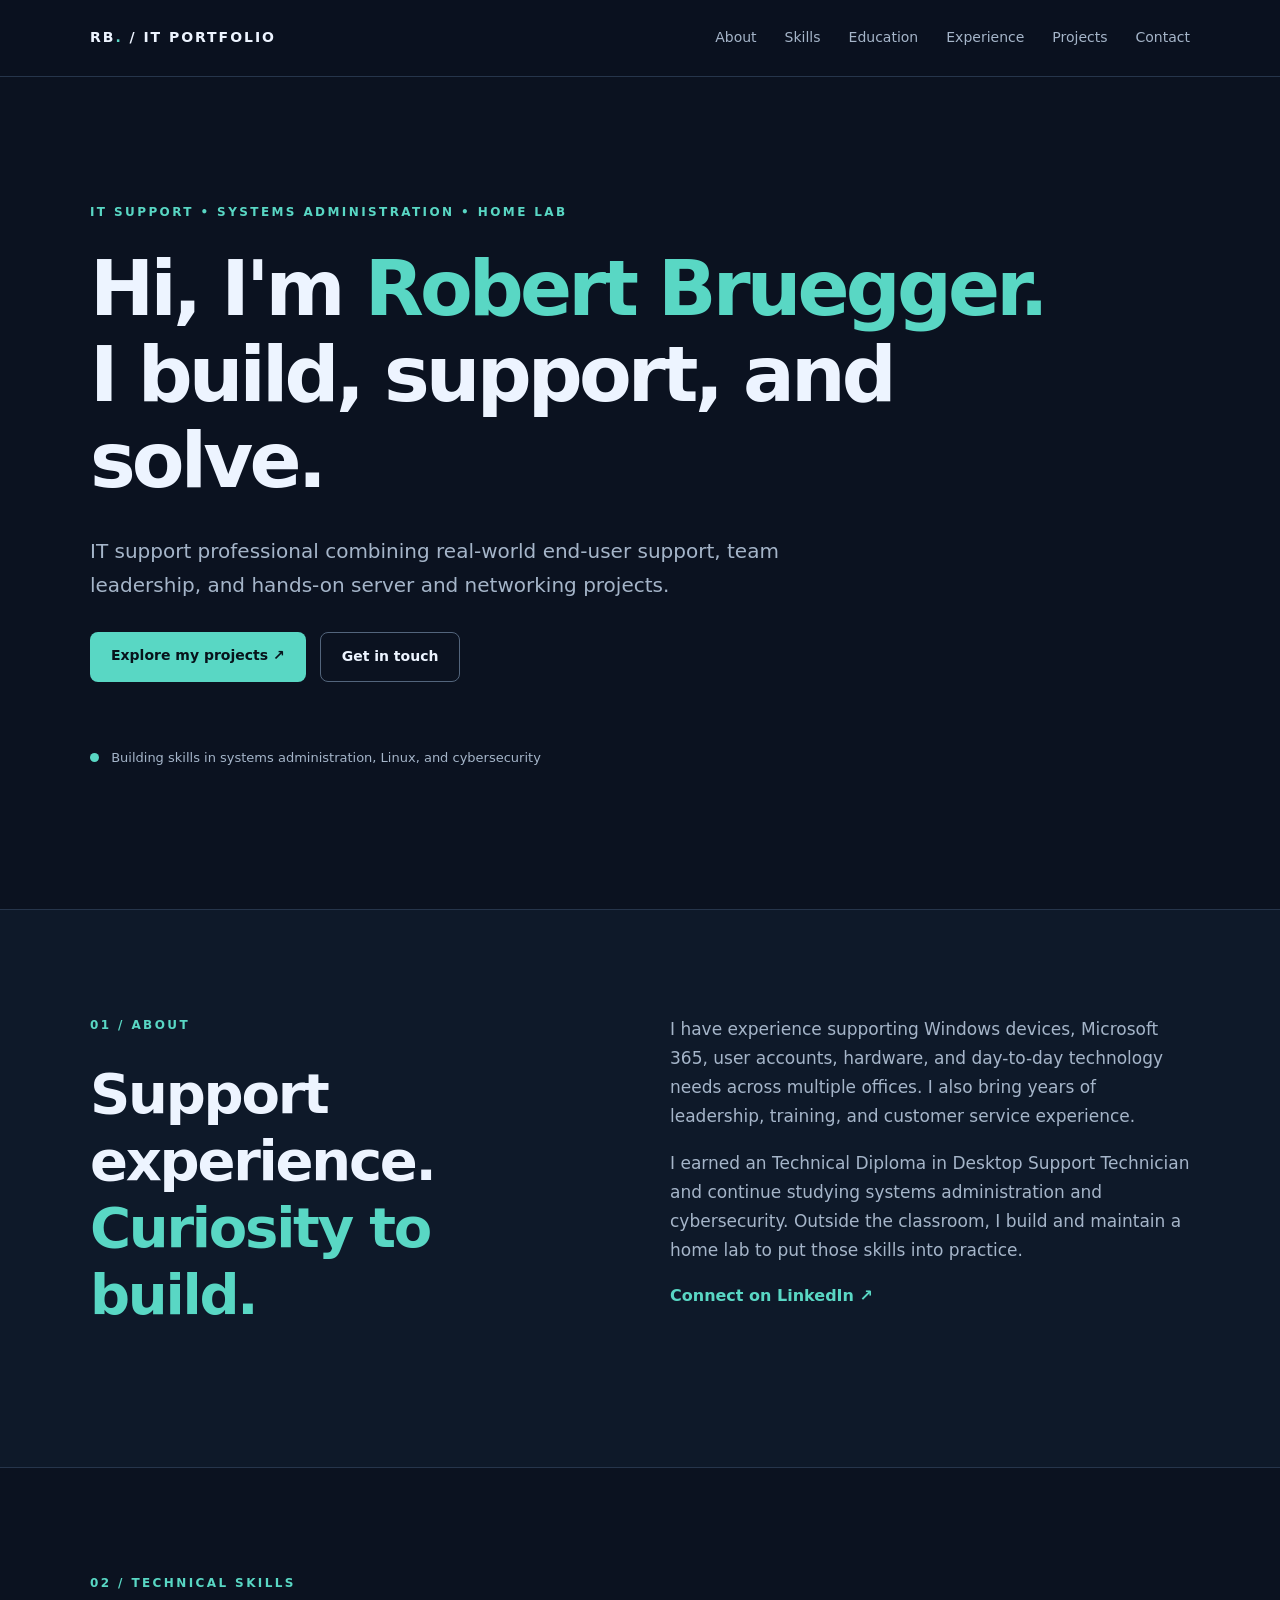
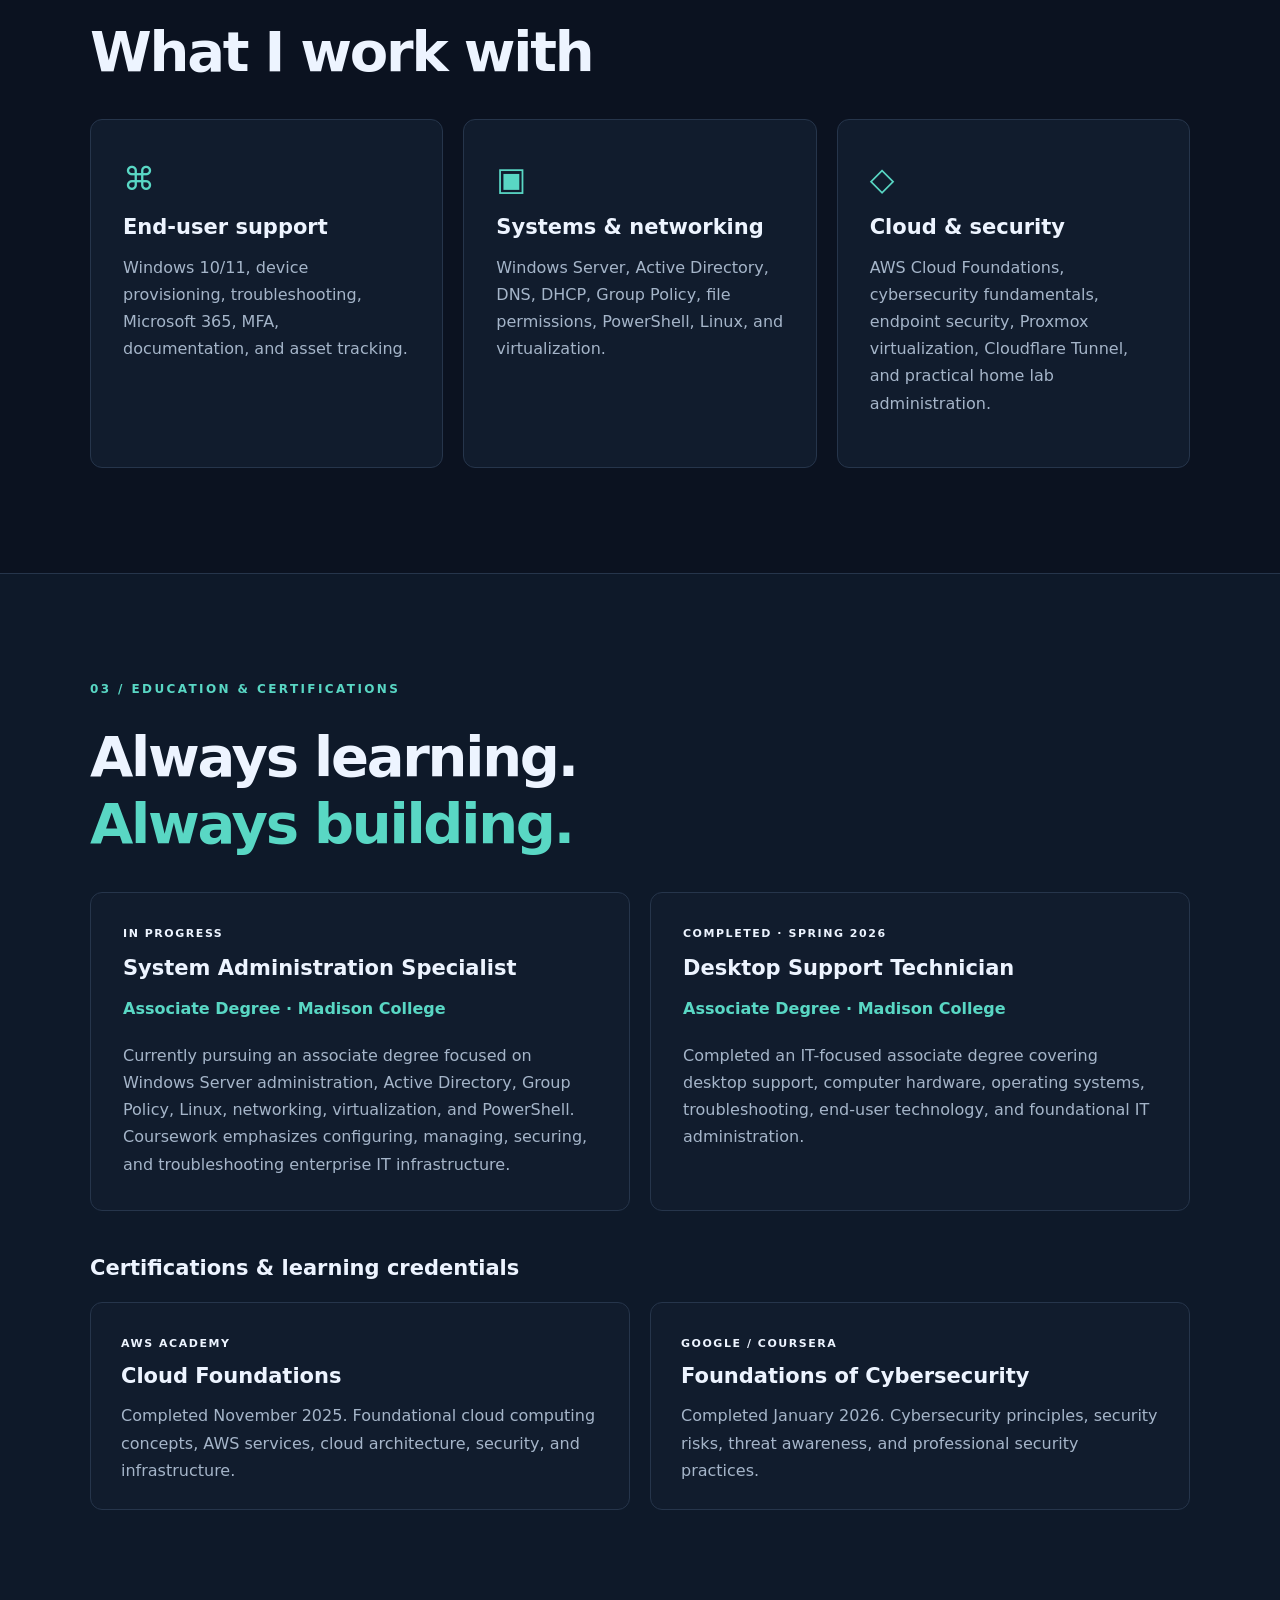
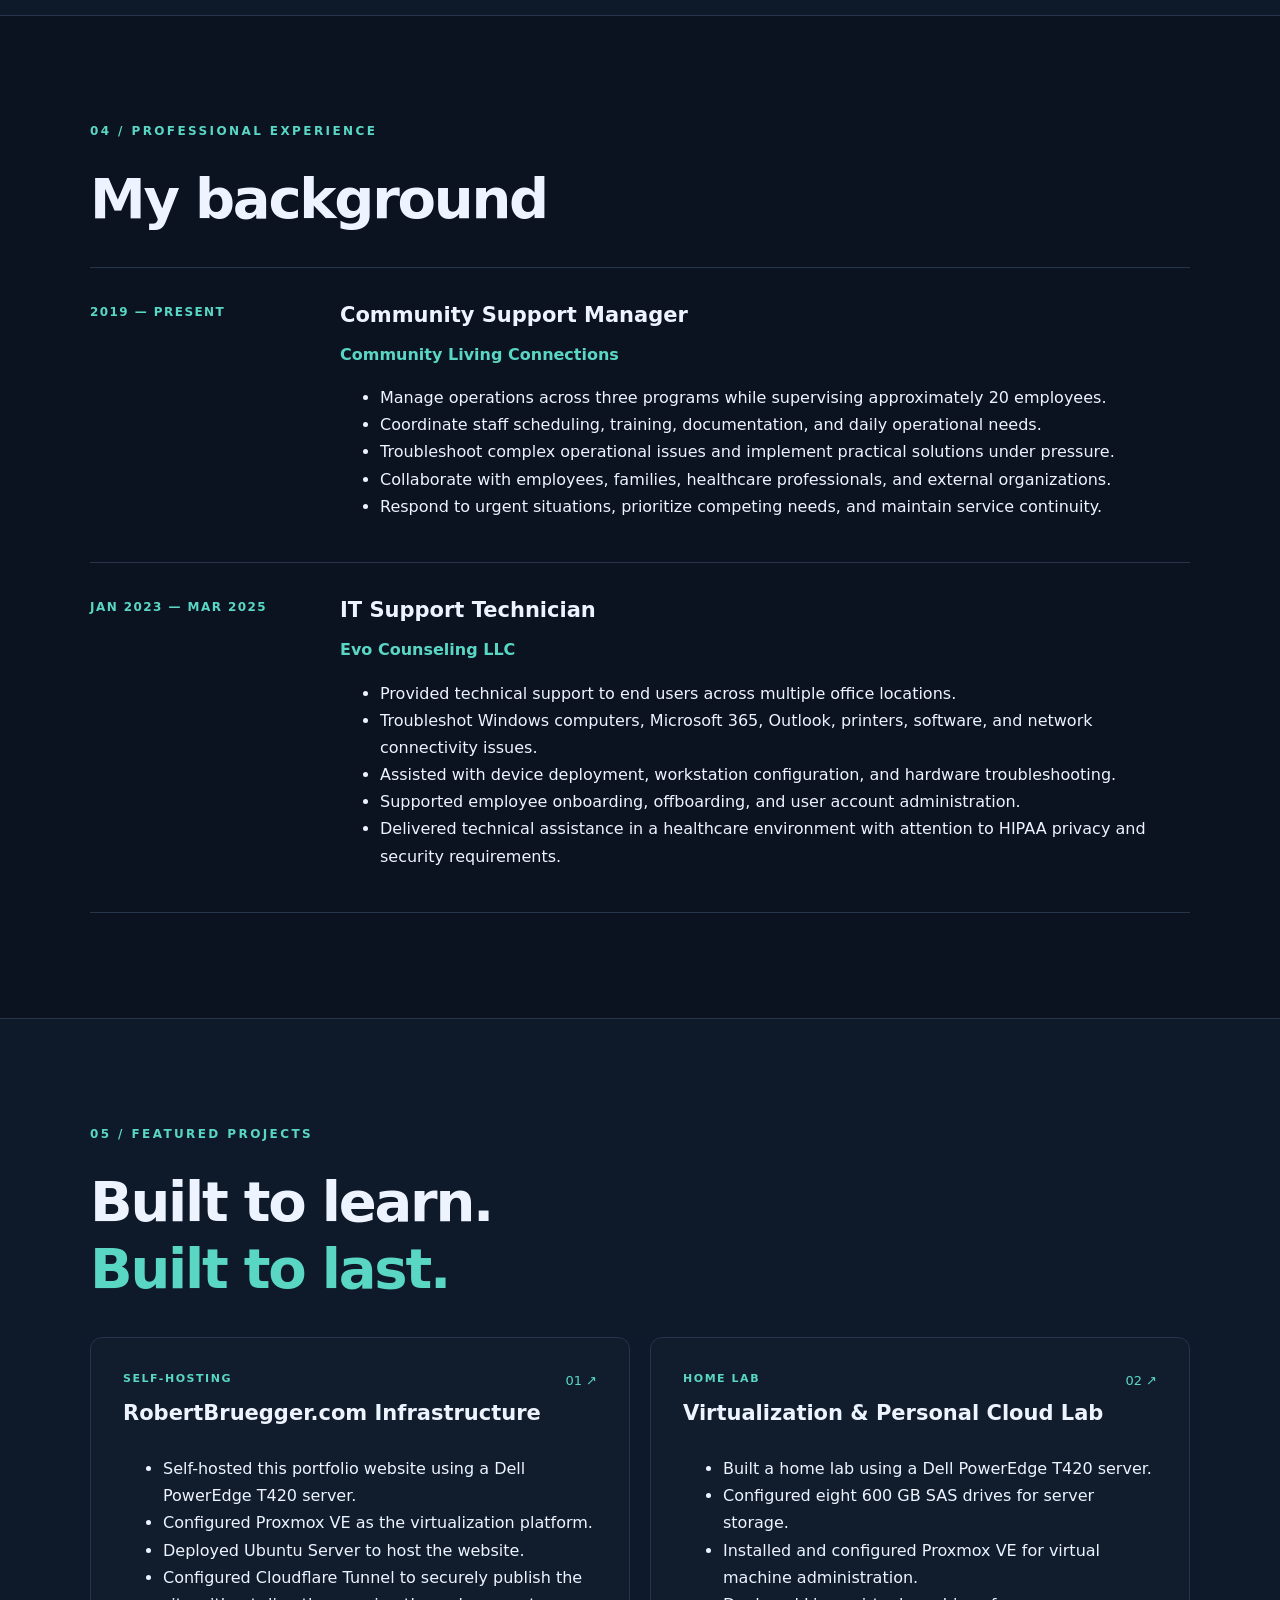
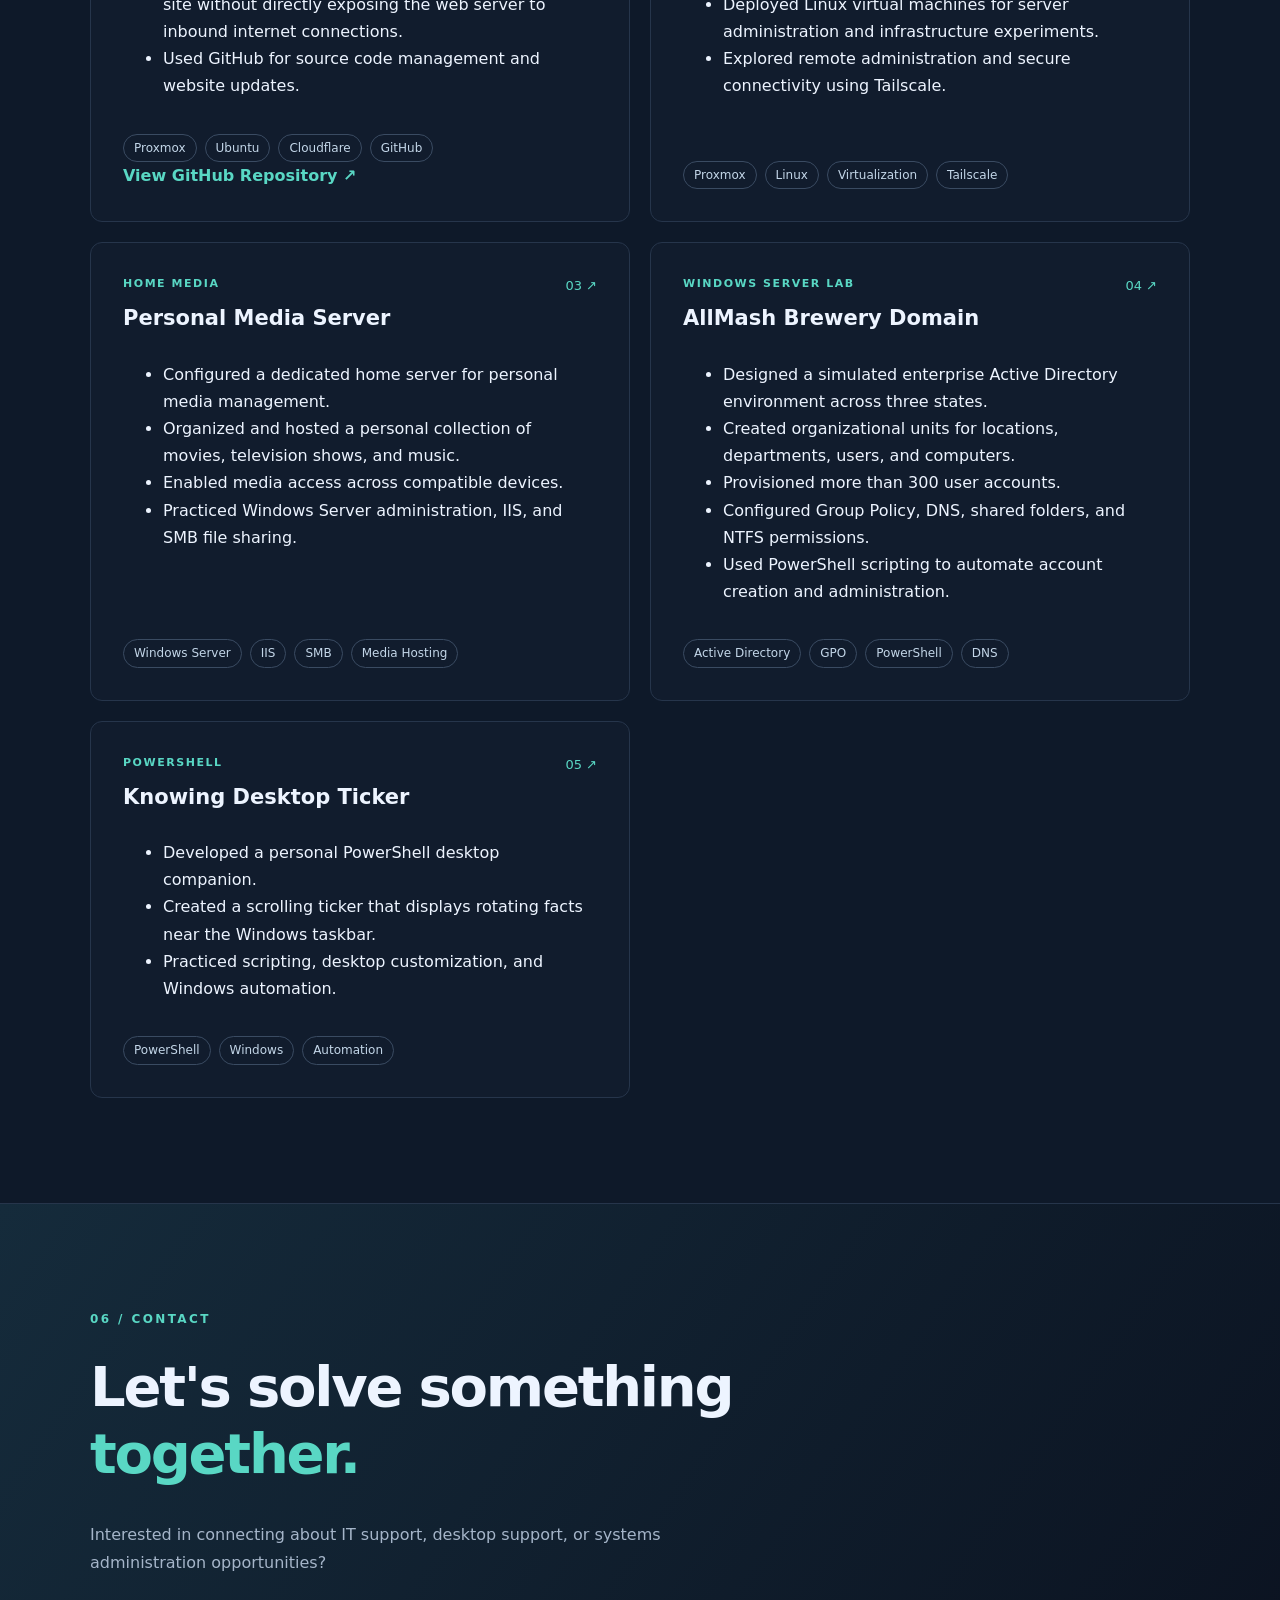
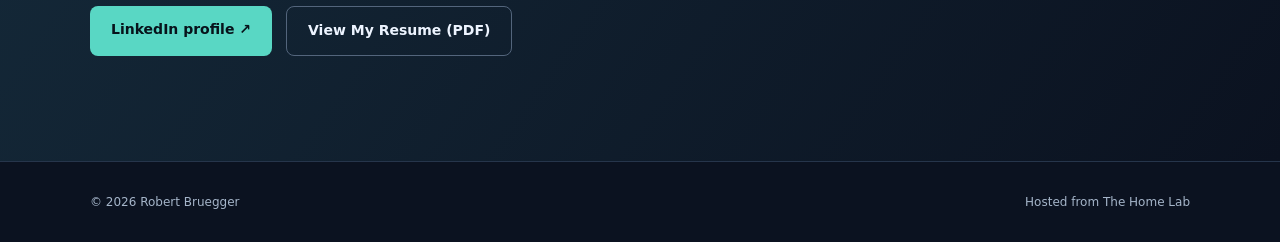
==== commit 3f1626e1: "updae! 10/29" ====
--- a/index.html
+++ b/index.html
@@ -105,7 +105,7 @@
                 </p>
 
                 <p>
-                    I earned an associate degree in Desktop Support
+                    I earned an Technical Diploma in Desktop Support
                     Technician and continue studying systems
                     administration and cybersecurity. Outside the
                     classroom, I build and maintain a home lab
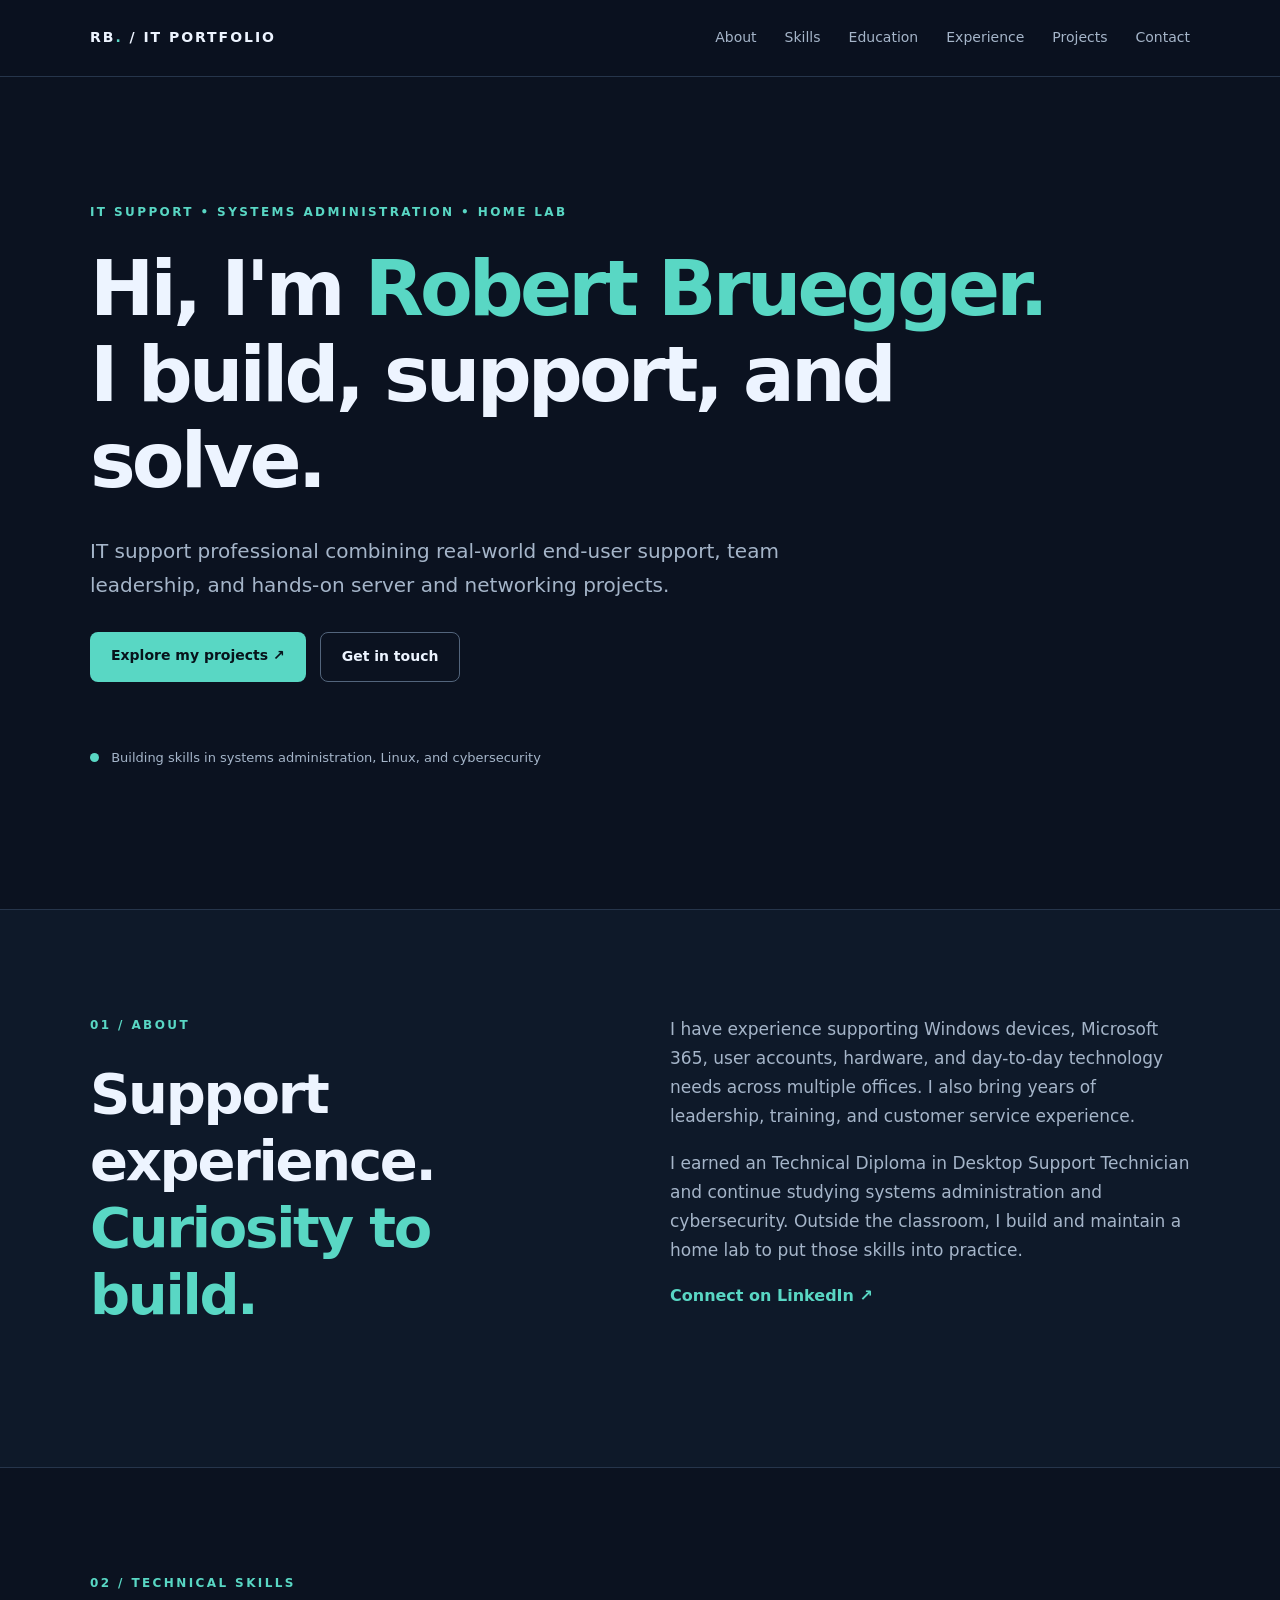
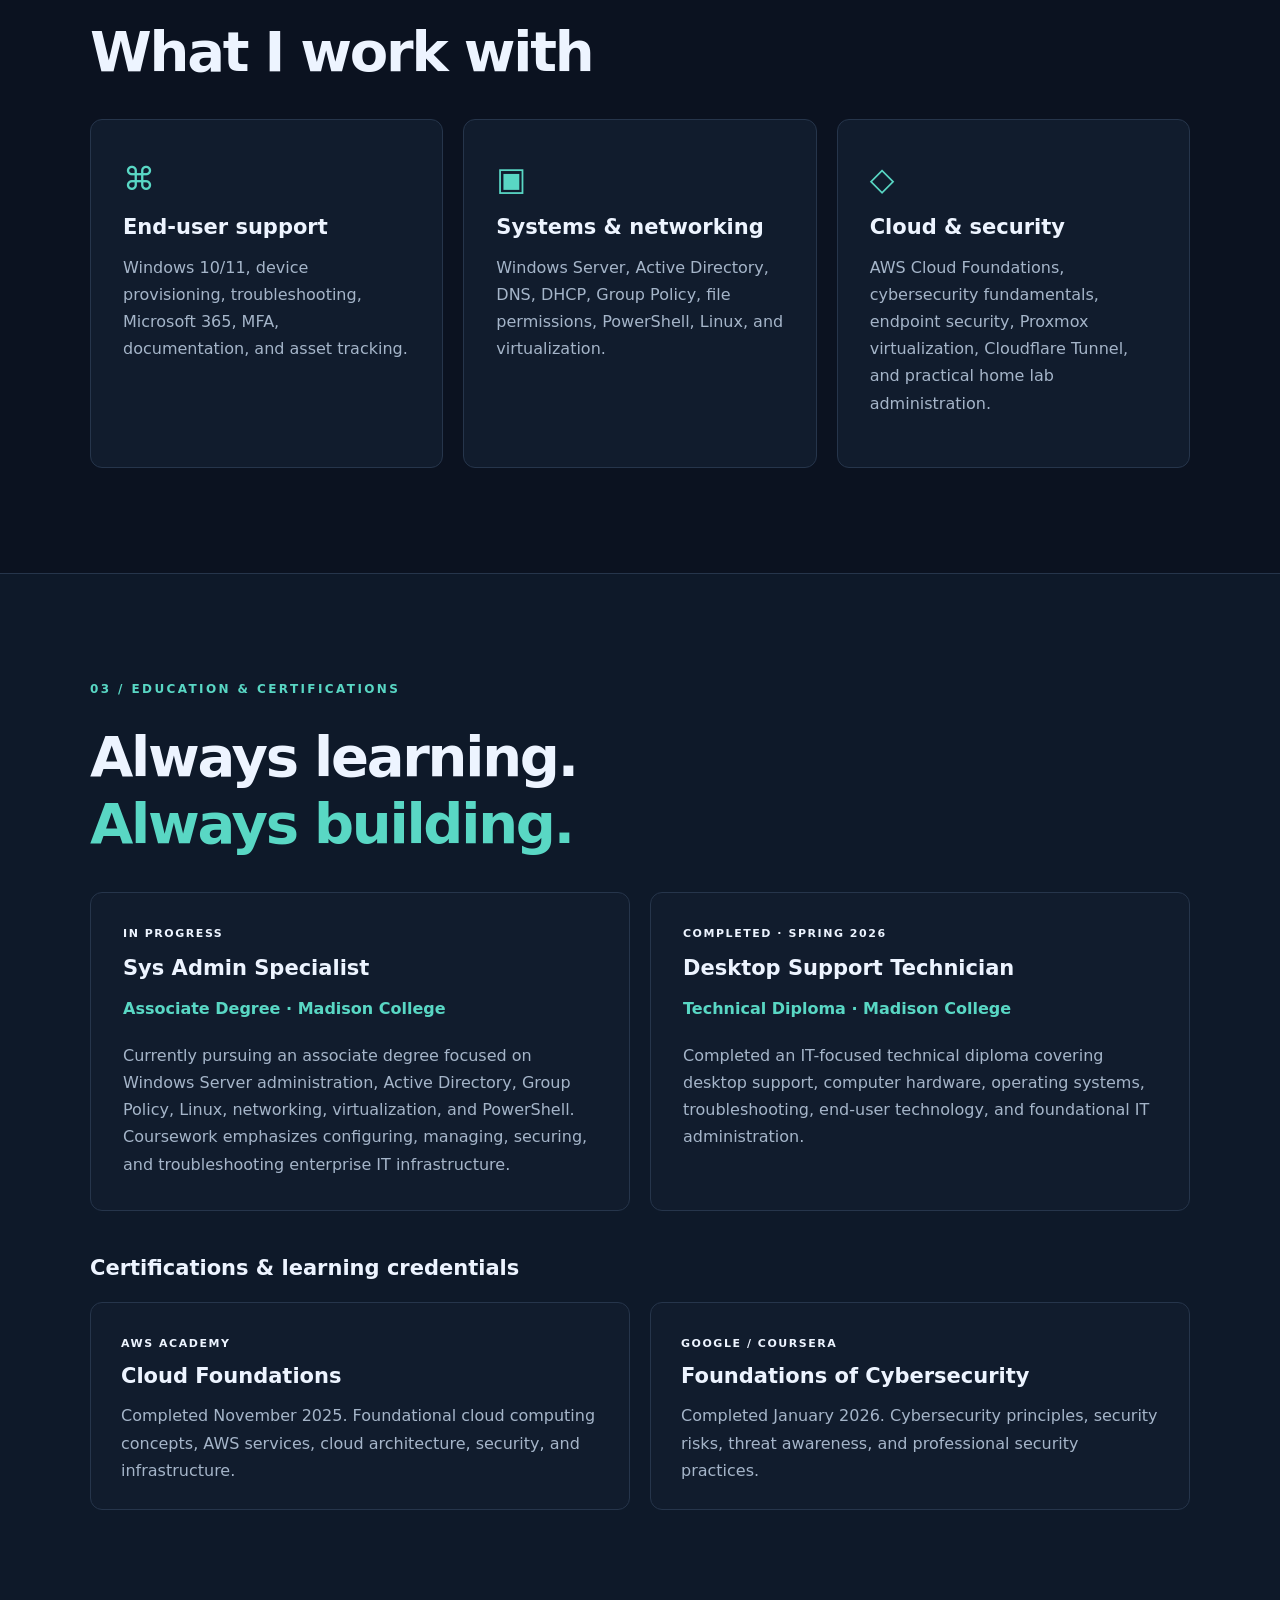
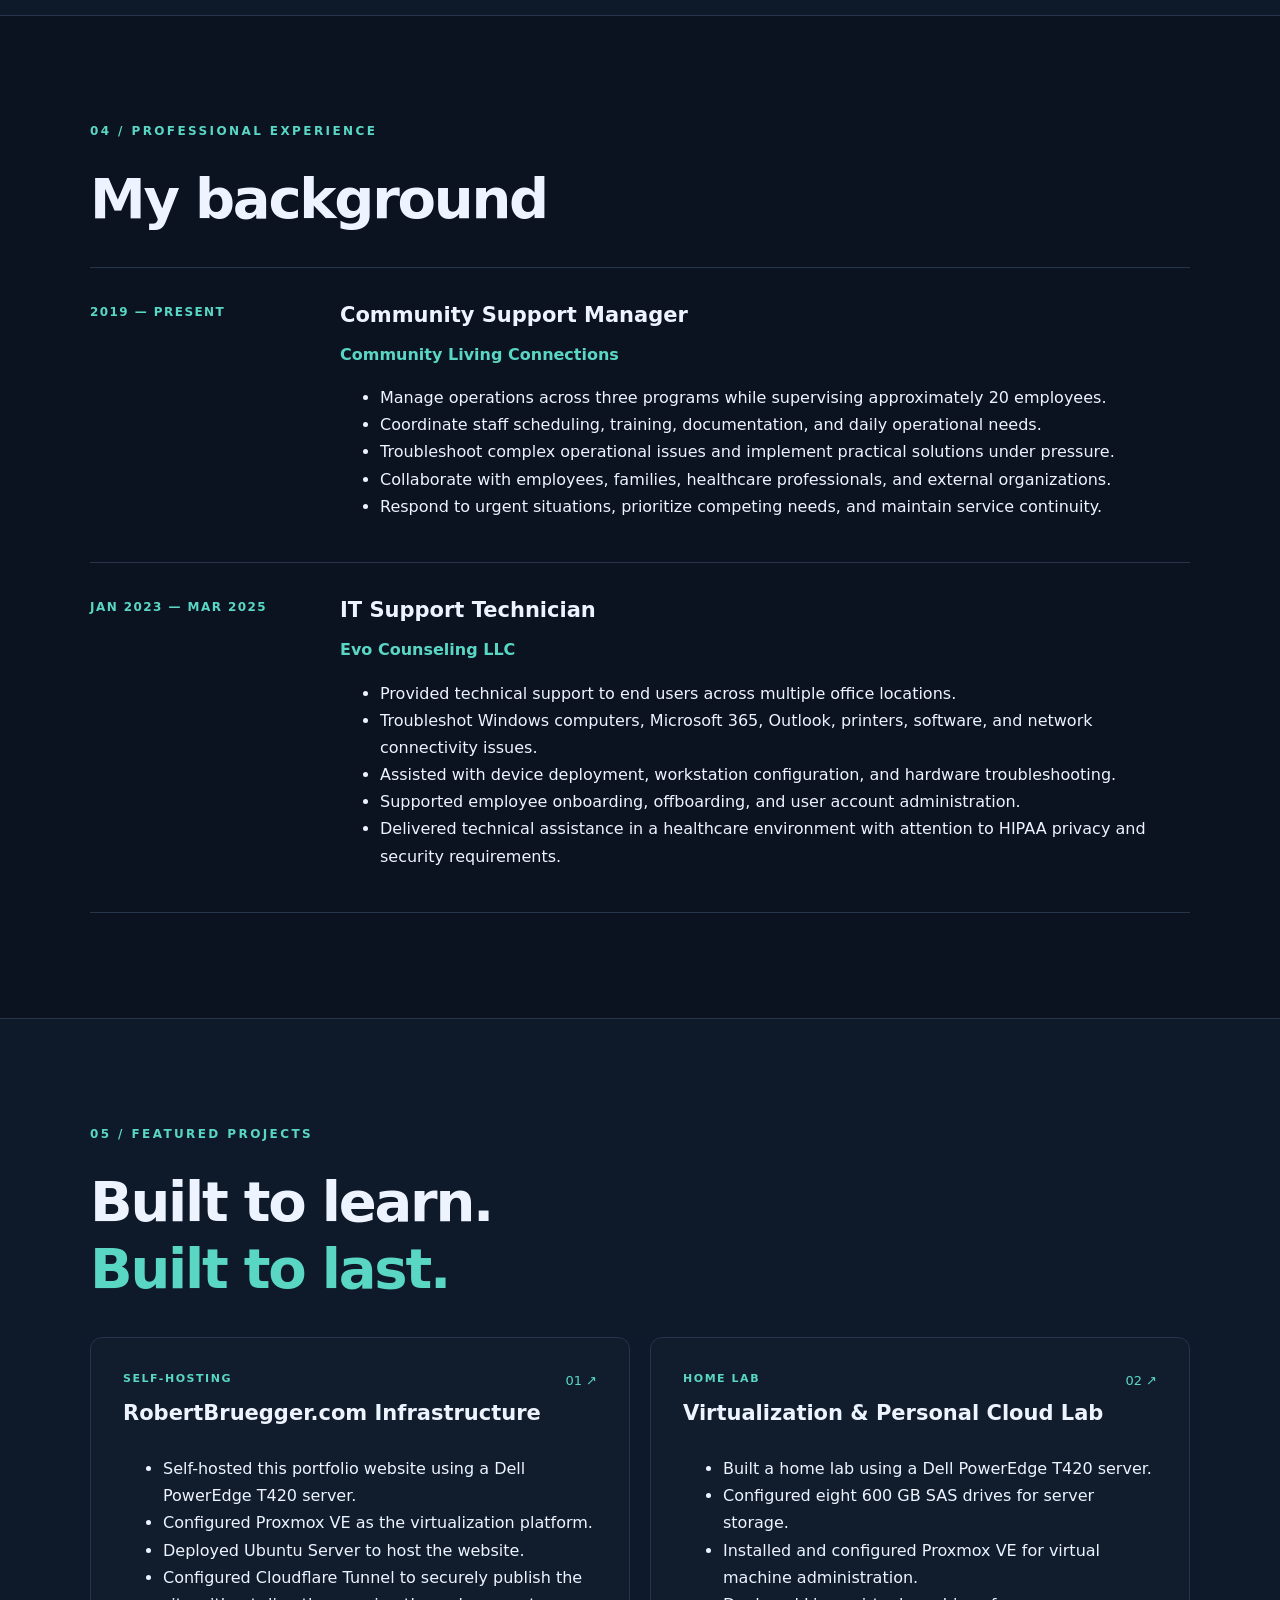
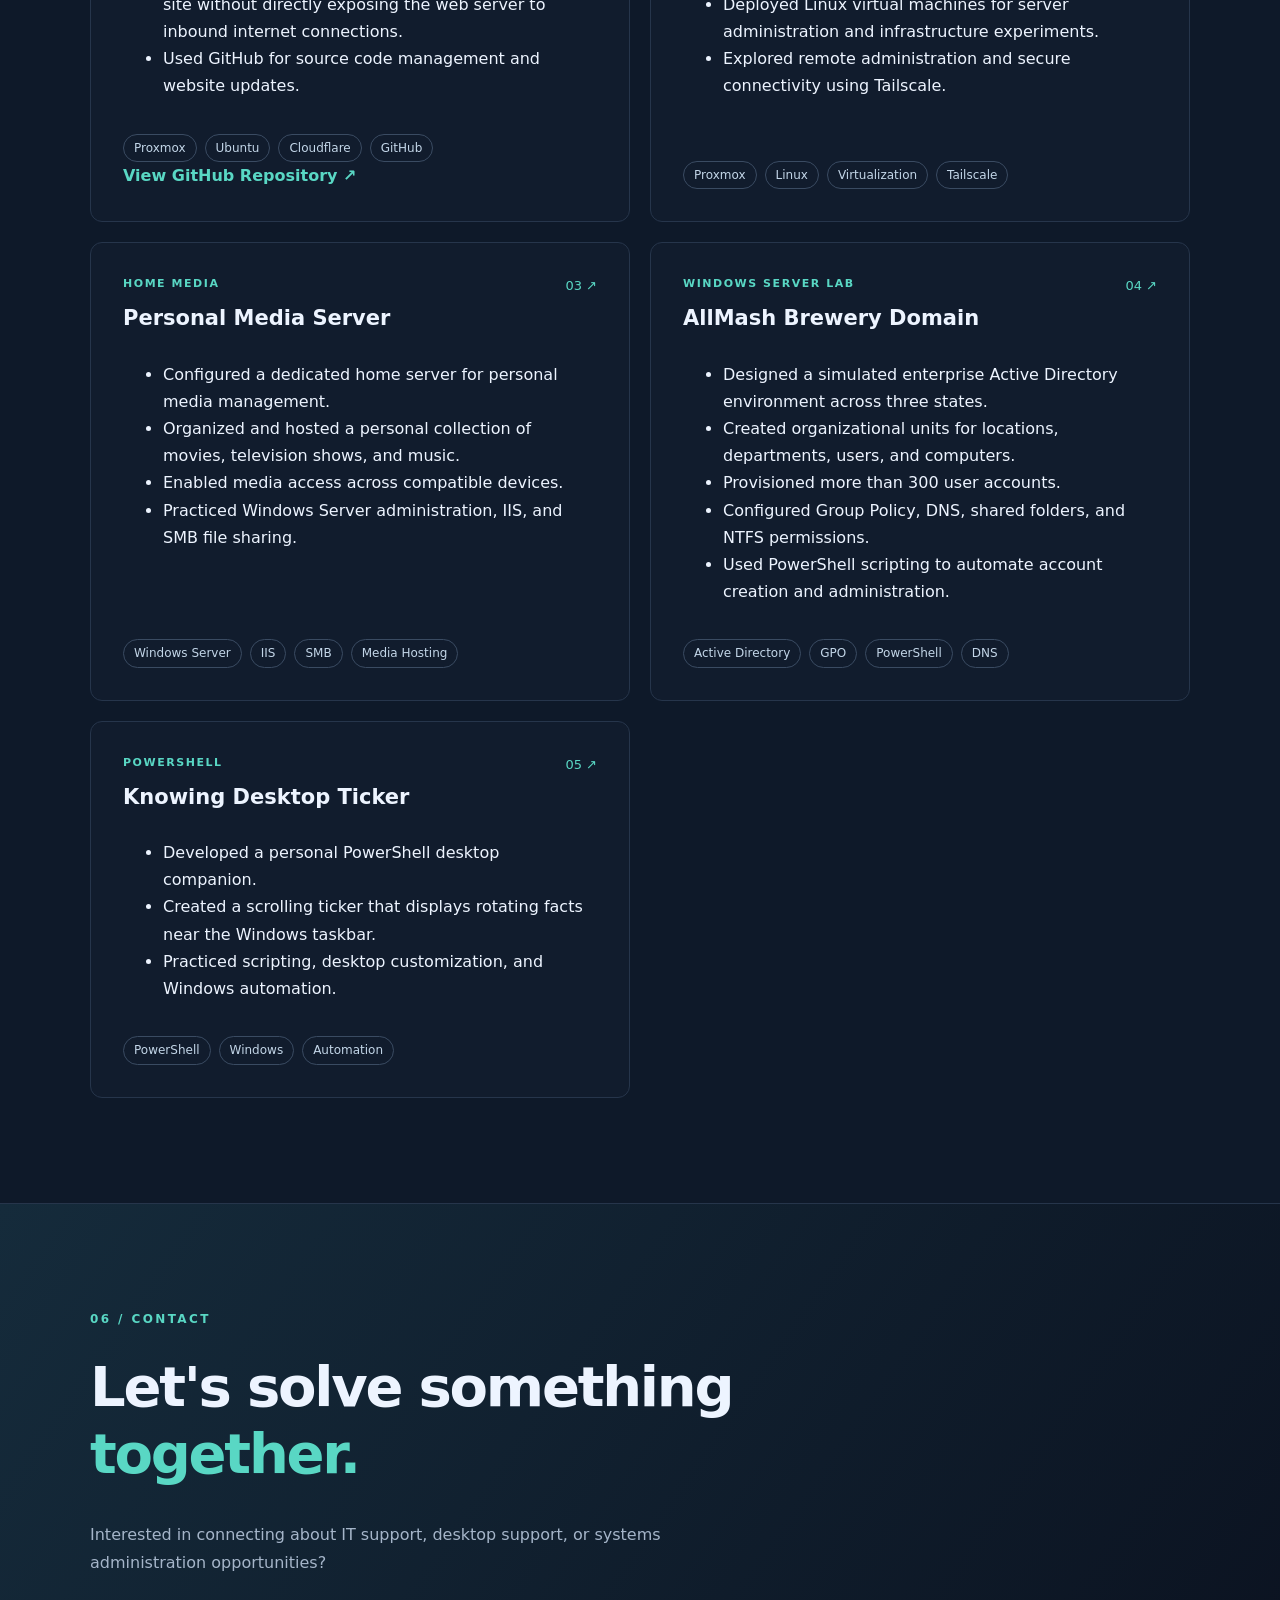
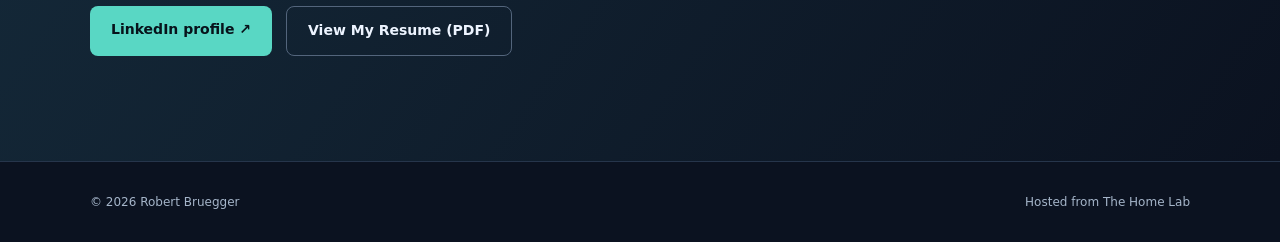
==== commit bc92ad6a: "updae! 10.29.26# Please enter the commit message for your changes. Lines starting" ====
--- a/index.html
+++ b/index.html
@@ -189,7 +189,7 @@
 
                     <span class="tag">IN PROGRESS</span>
 
-                    <h3>System Administration Specialist</h3>
+                    <h3>Sys Admin Specialist</h3>
 
                     <p class="organization">
                         Associate Degree · Madison College
@@ -216,11 +216,11 @@
                     <h3>Desktop Support Technician</h3>
 
                     <p class="organization">
-                        Associate Degree · Madison College
+                        Technical Diploma · Madison College
                     </p>
 
                     <p>
-                        Completed an IT-focused associate degree
+                        Completed an IT-focused technical diploma
                         covering desktop support, computer
                         hardware, operating systems,
                         troubleshooting, end-user technology,
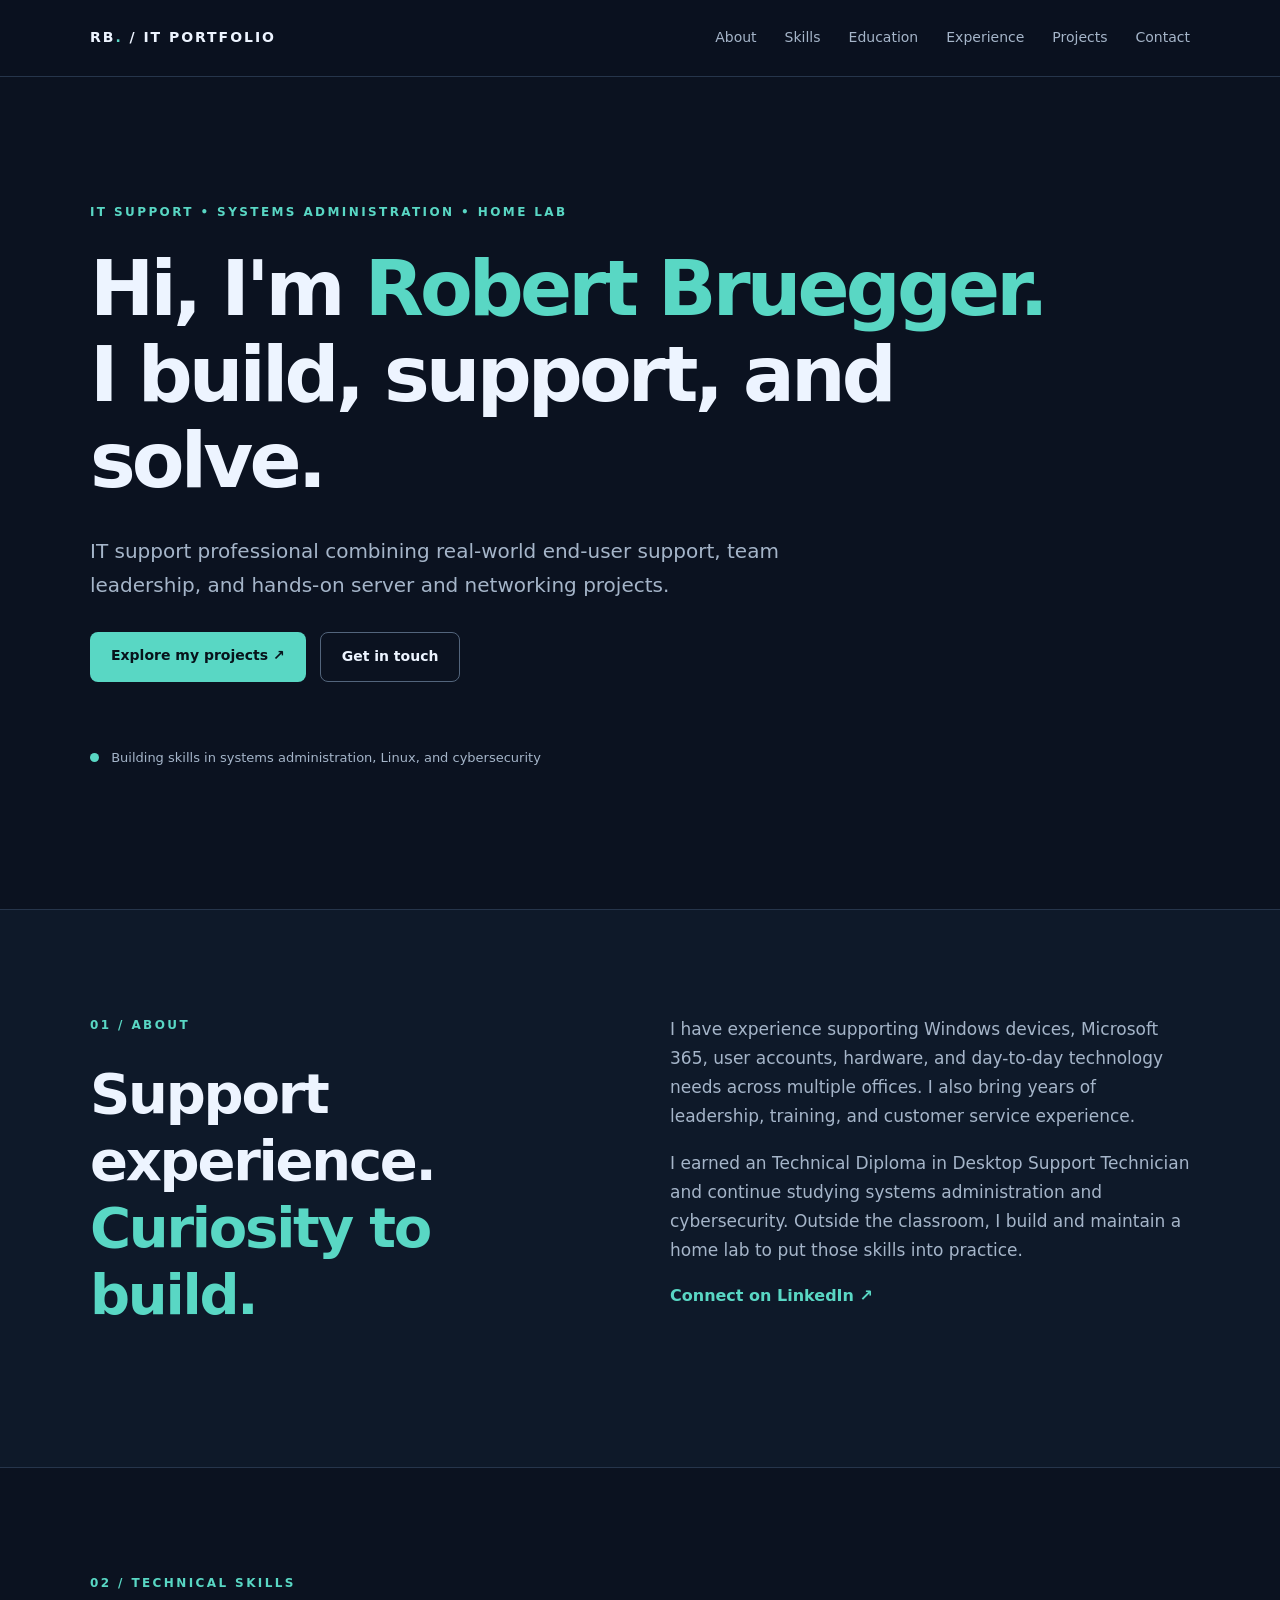
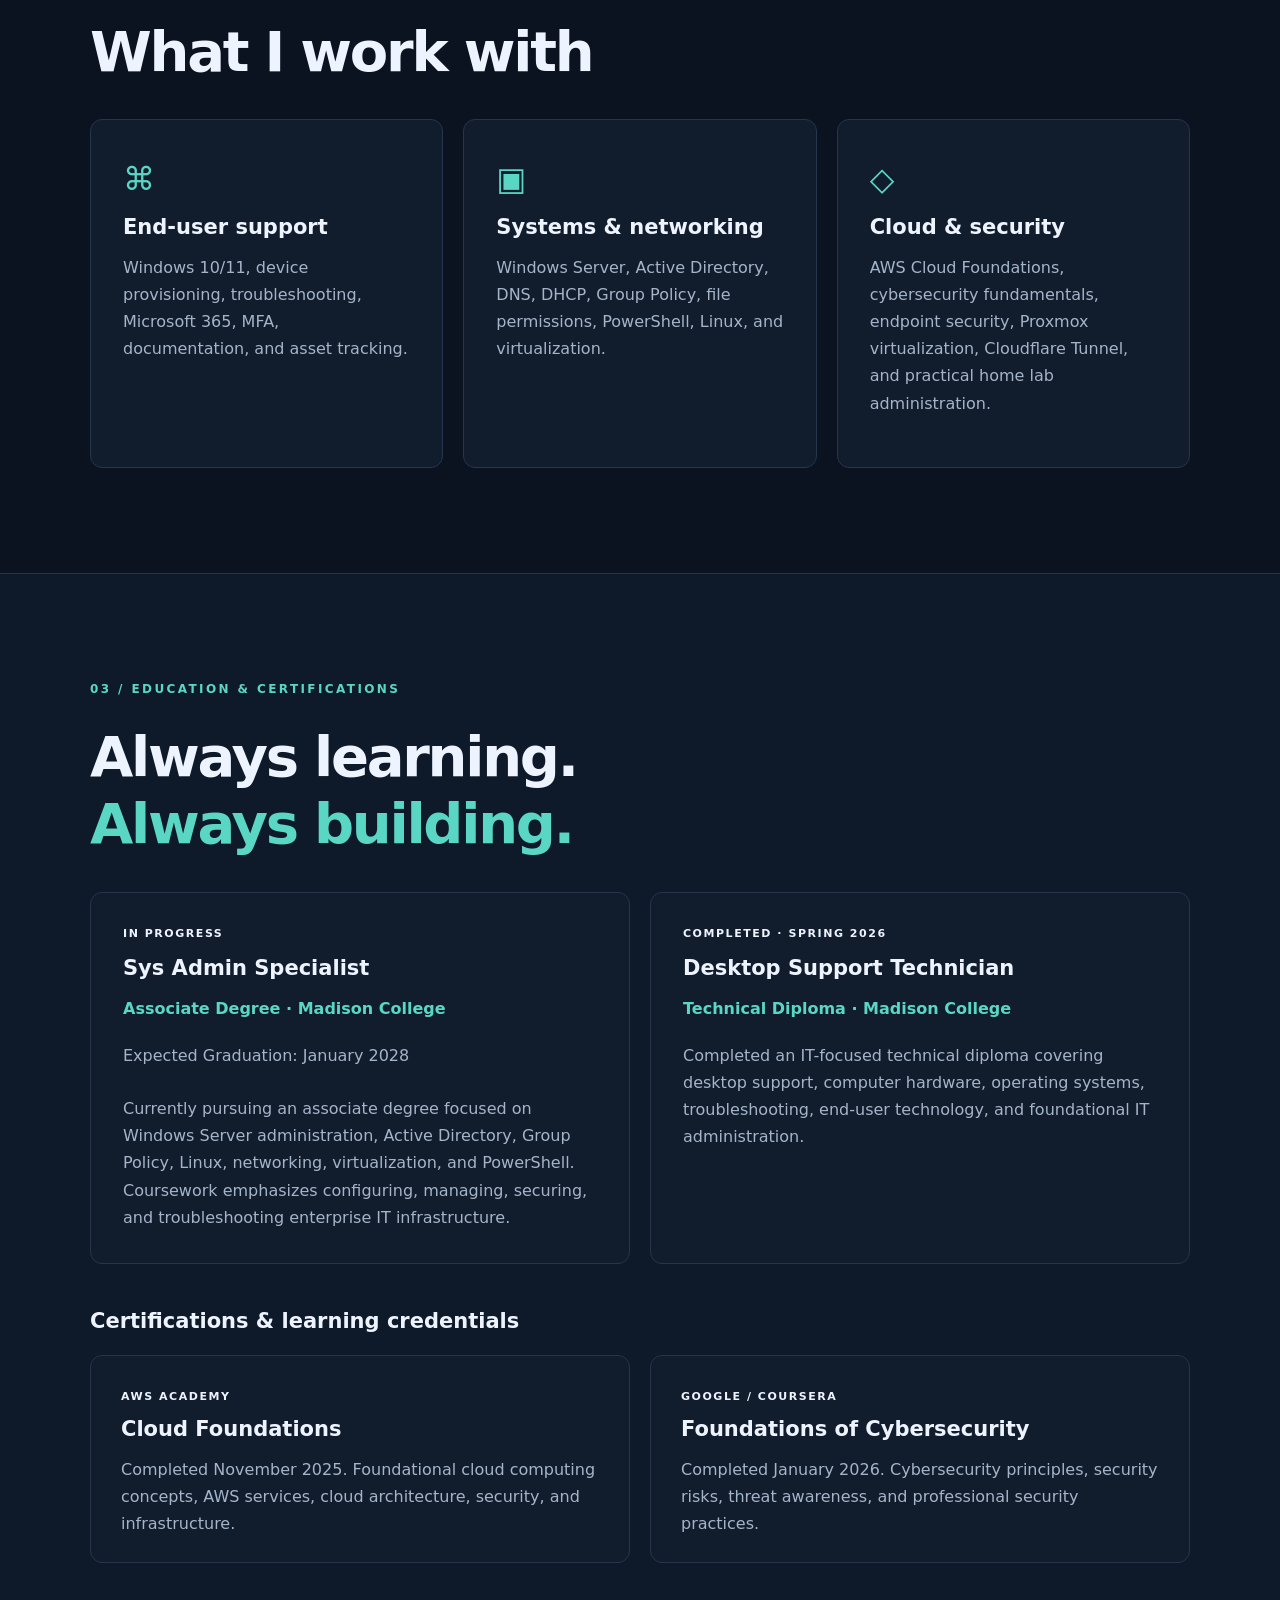
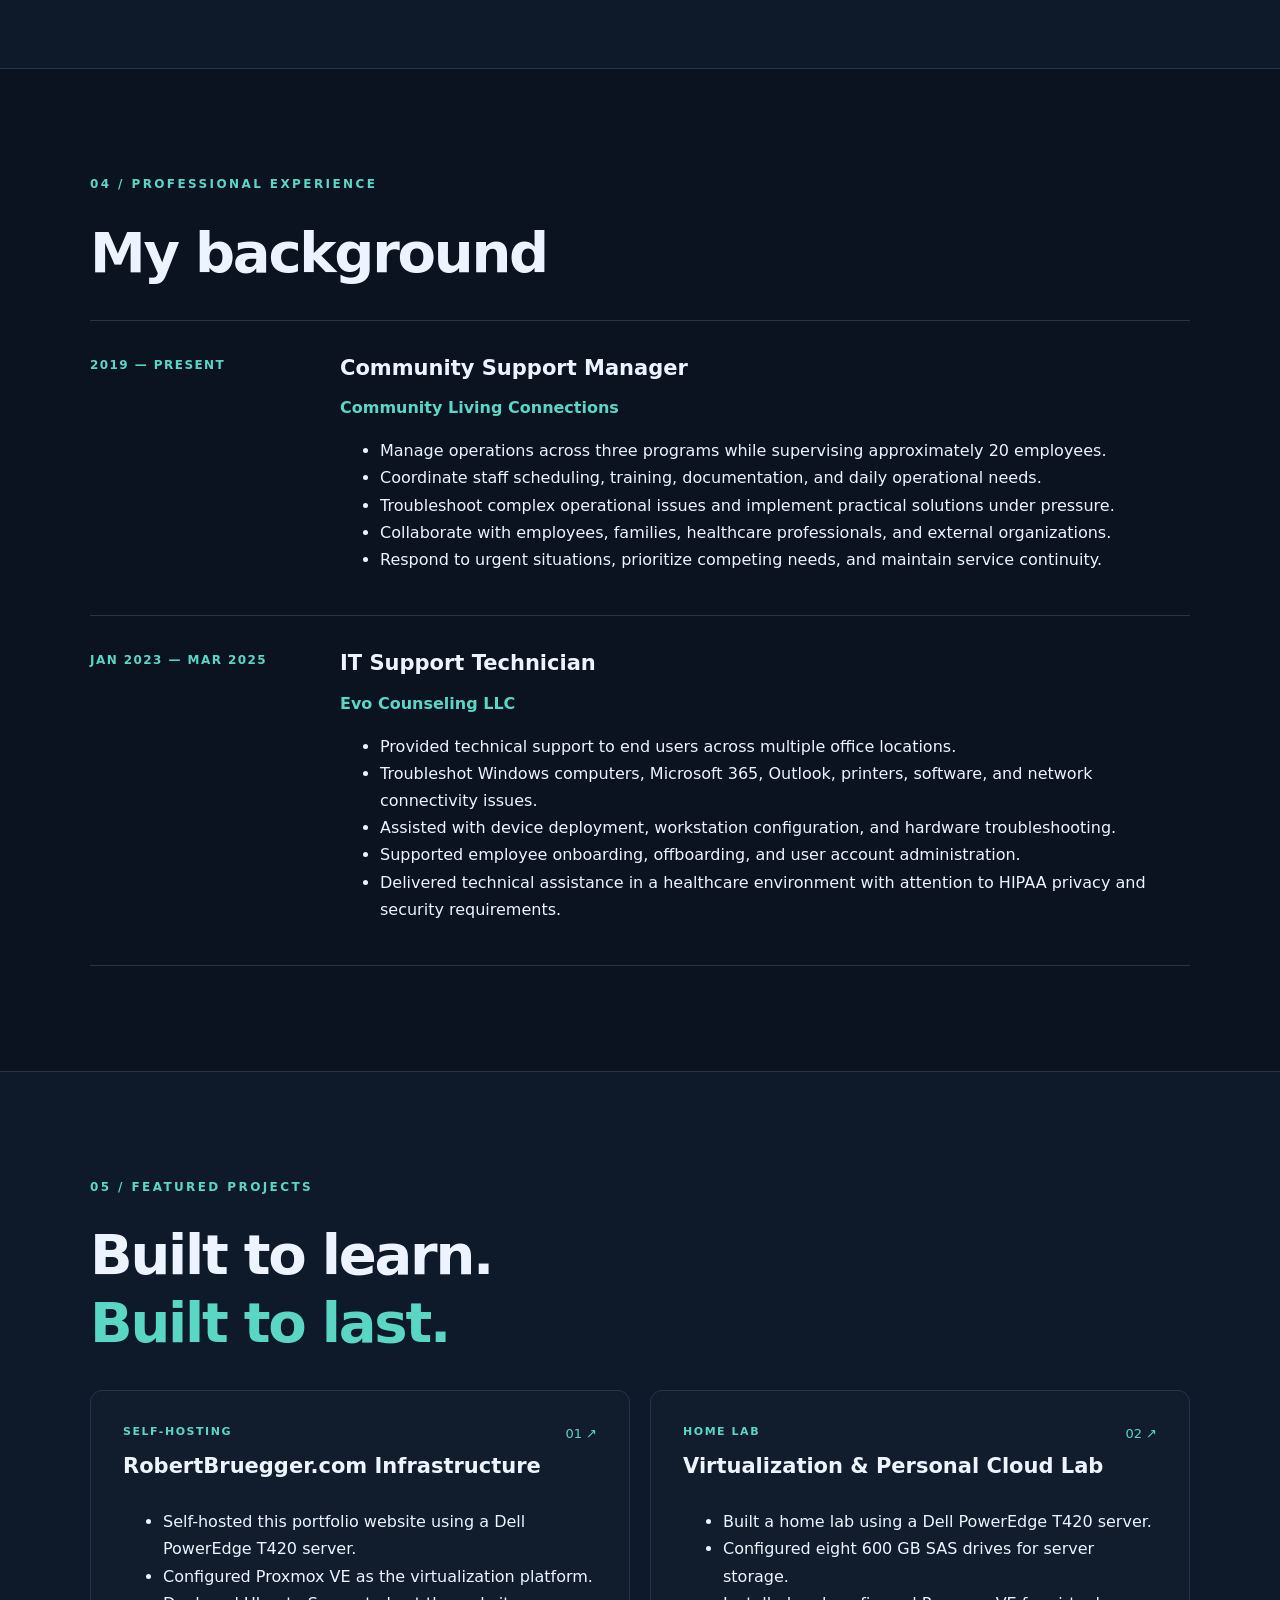
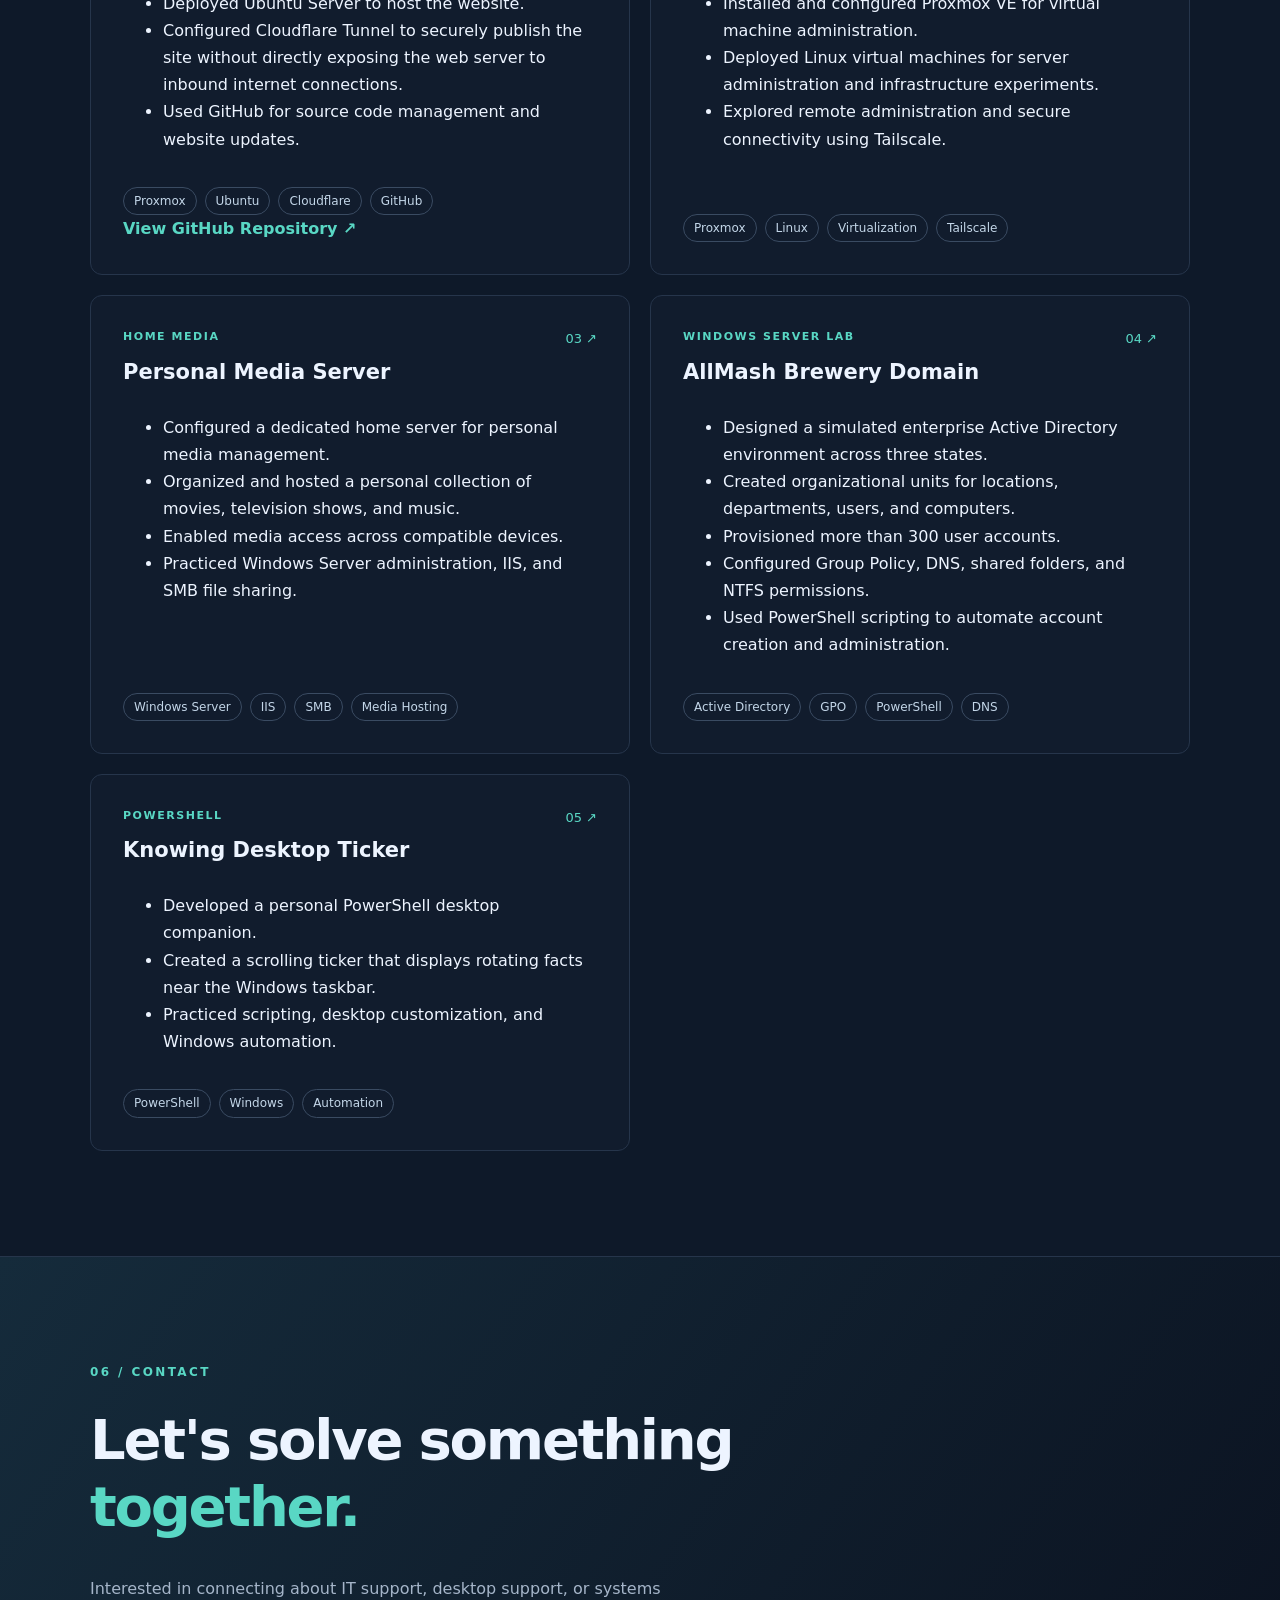
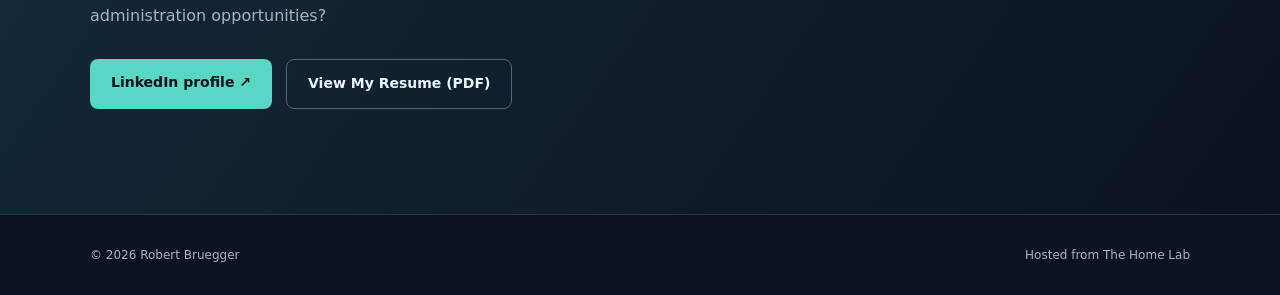
==== commit 20277ef2: "grad" ====
--- a/index.html
+++ b/index.html
@@ -191,9 +191,13 @@
 
                     <h3>Sys Admin Specialist</h3>
 
-                    <p class="organization">
-                        Associate Degree · Madison College
-                    </p>
+<p class="organization">
+    Associate Degree · Madison College
+</p>
+
+<p>
+    Expected Graduation: January 2028
+</p>
 
                     <p>
                         Currently pursuing an associate degree
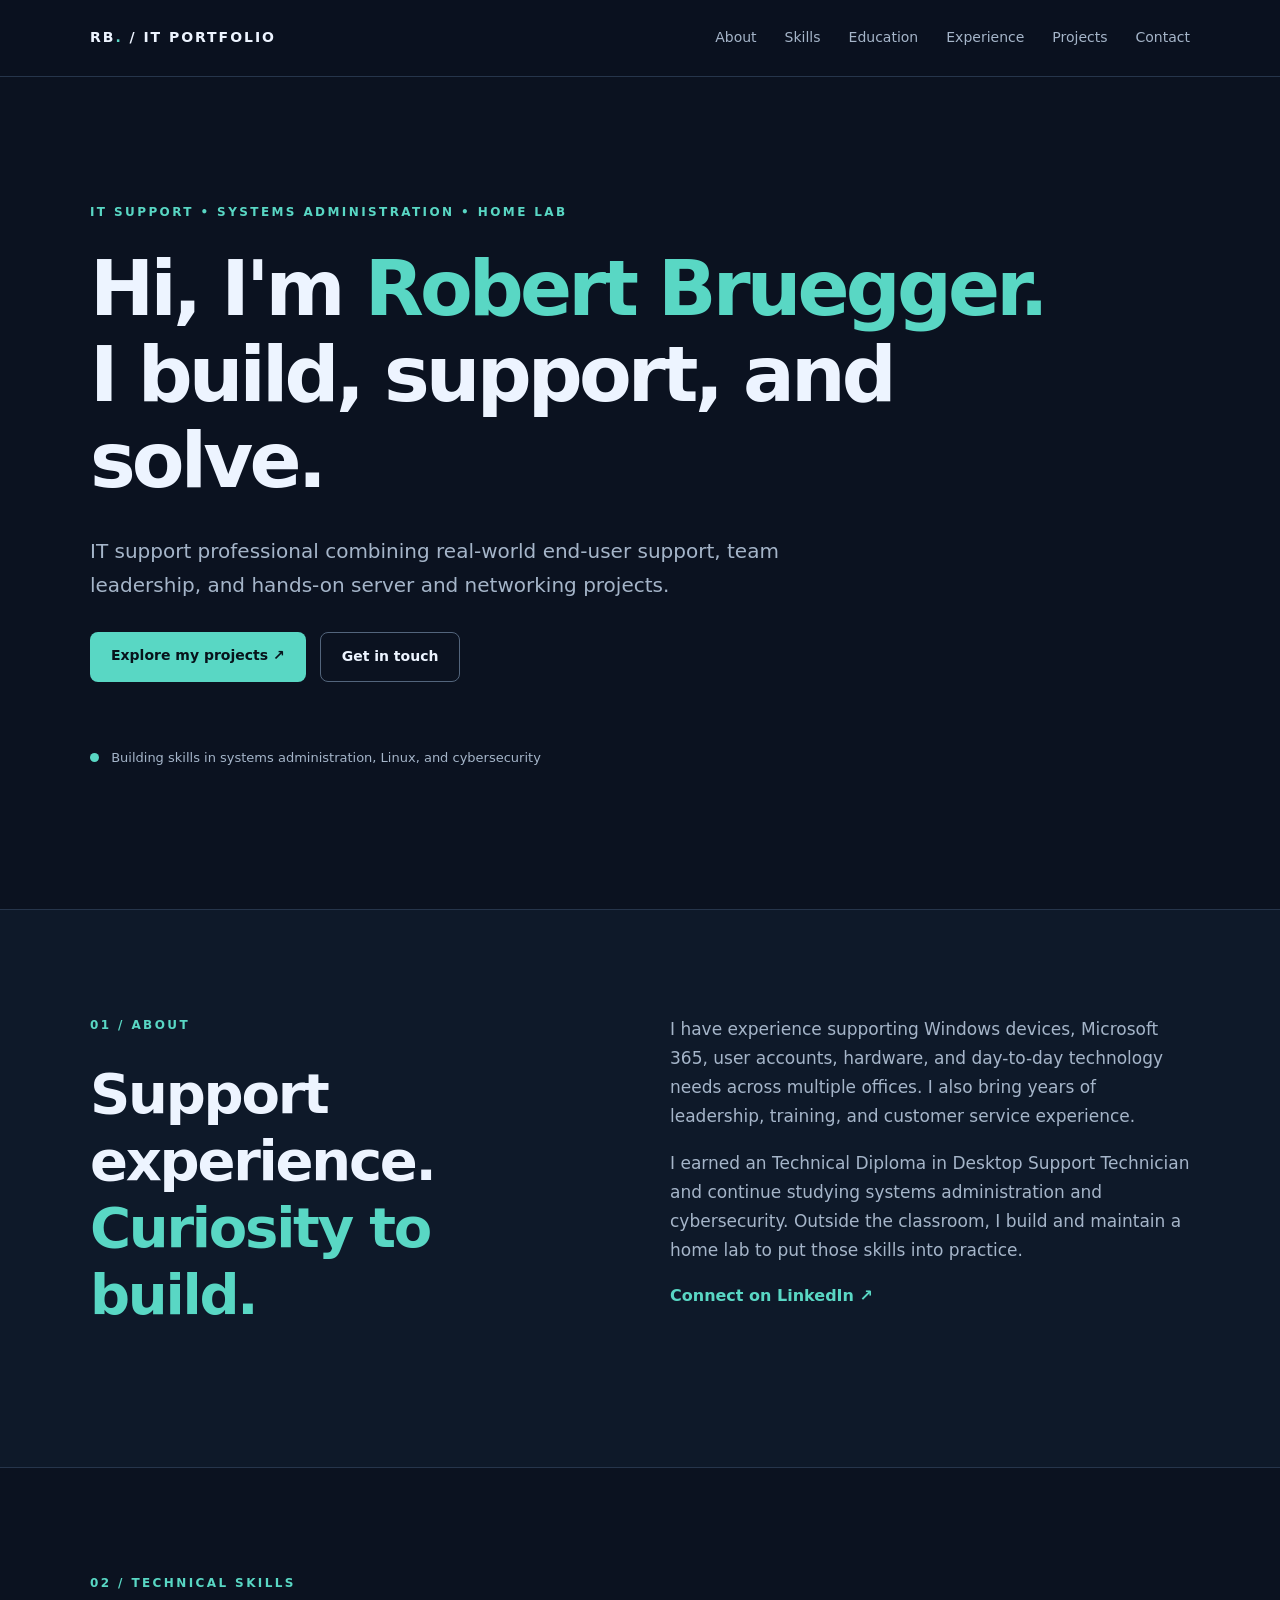
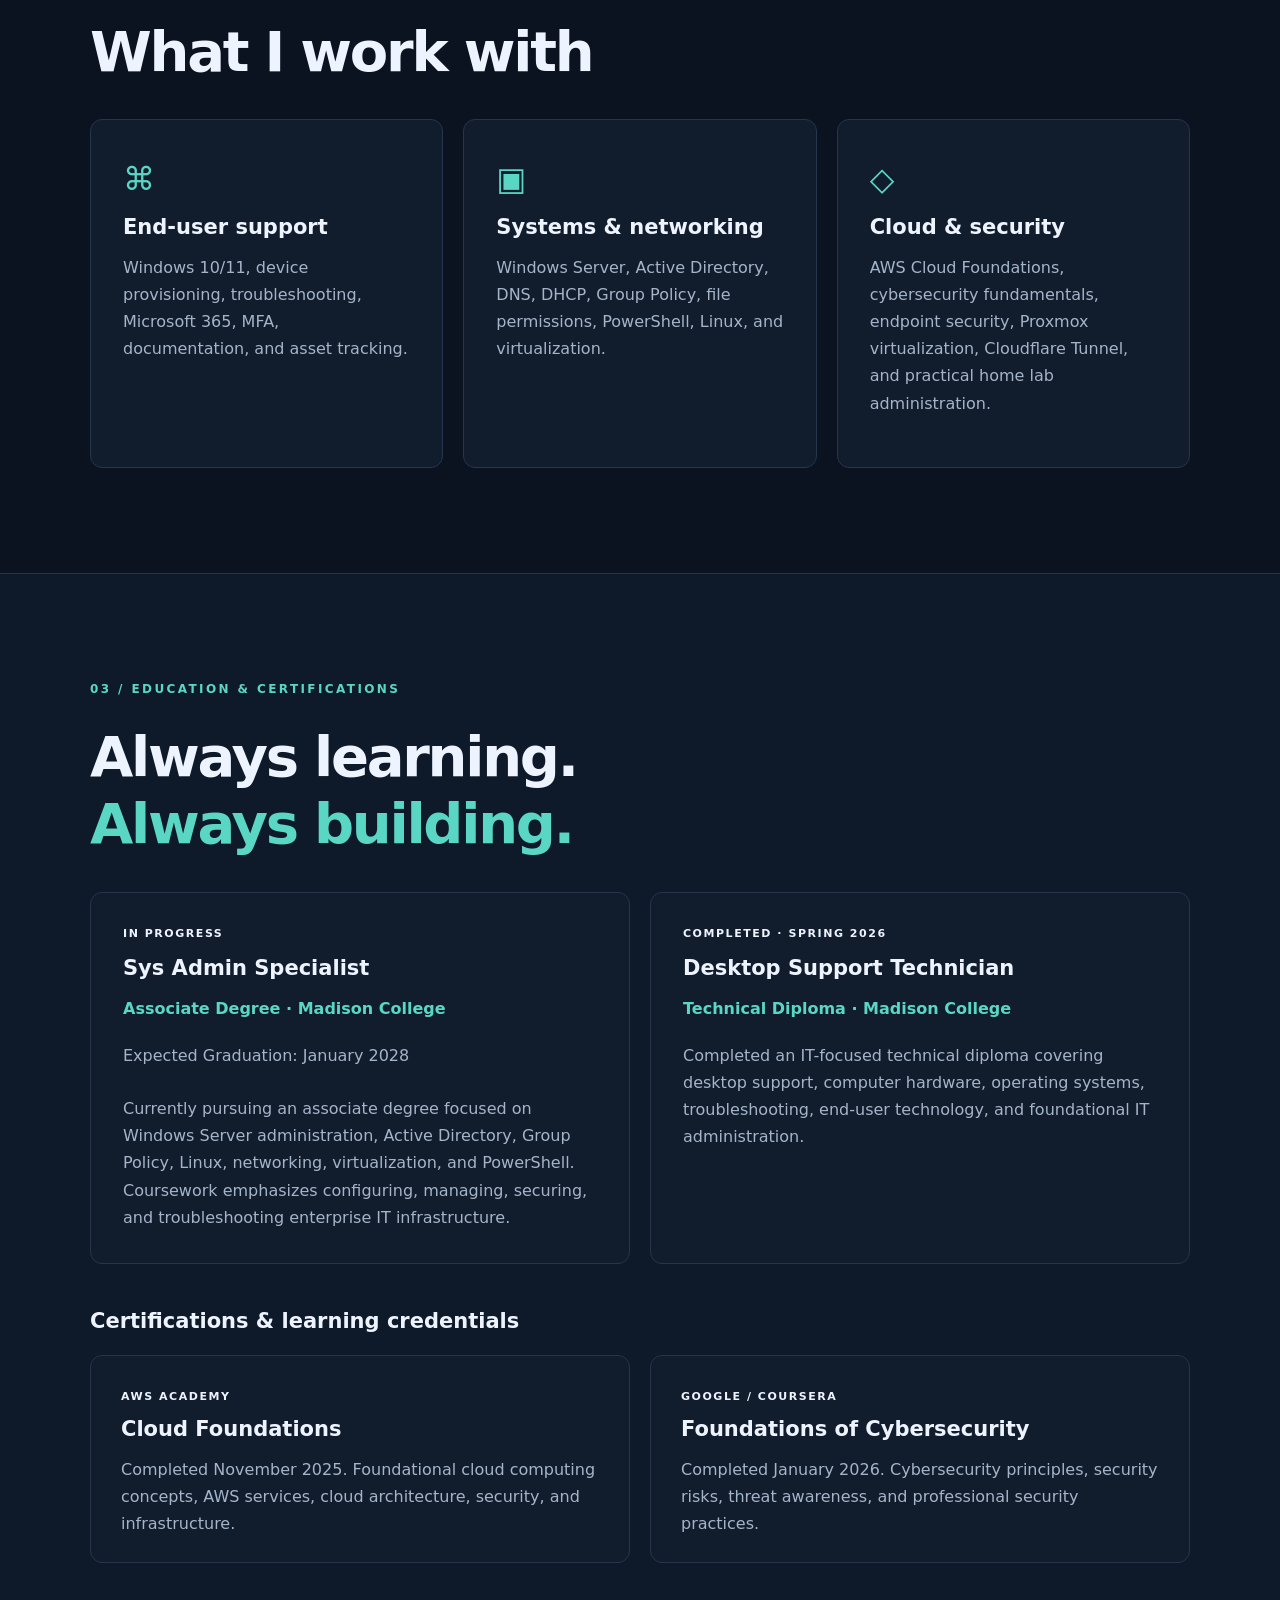
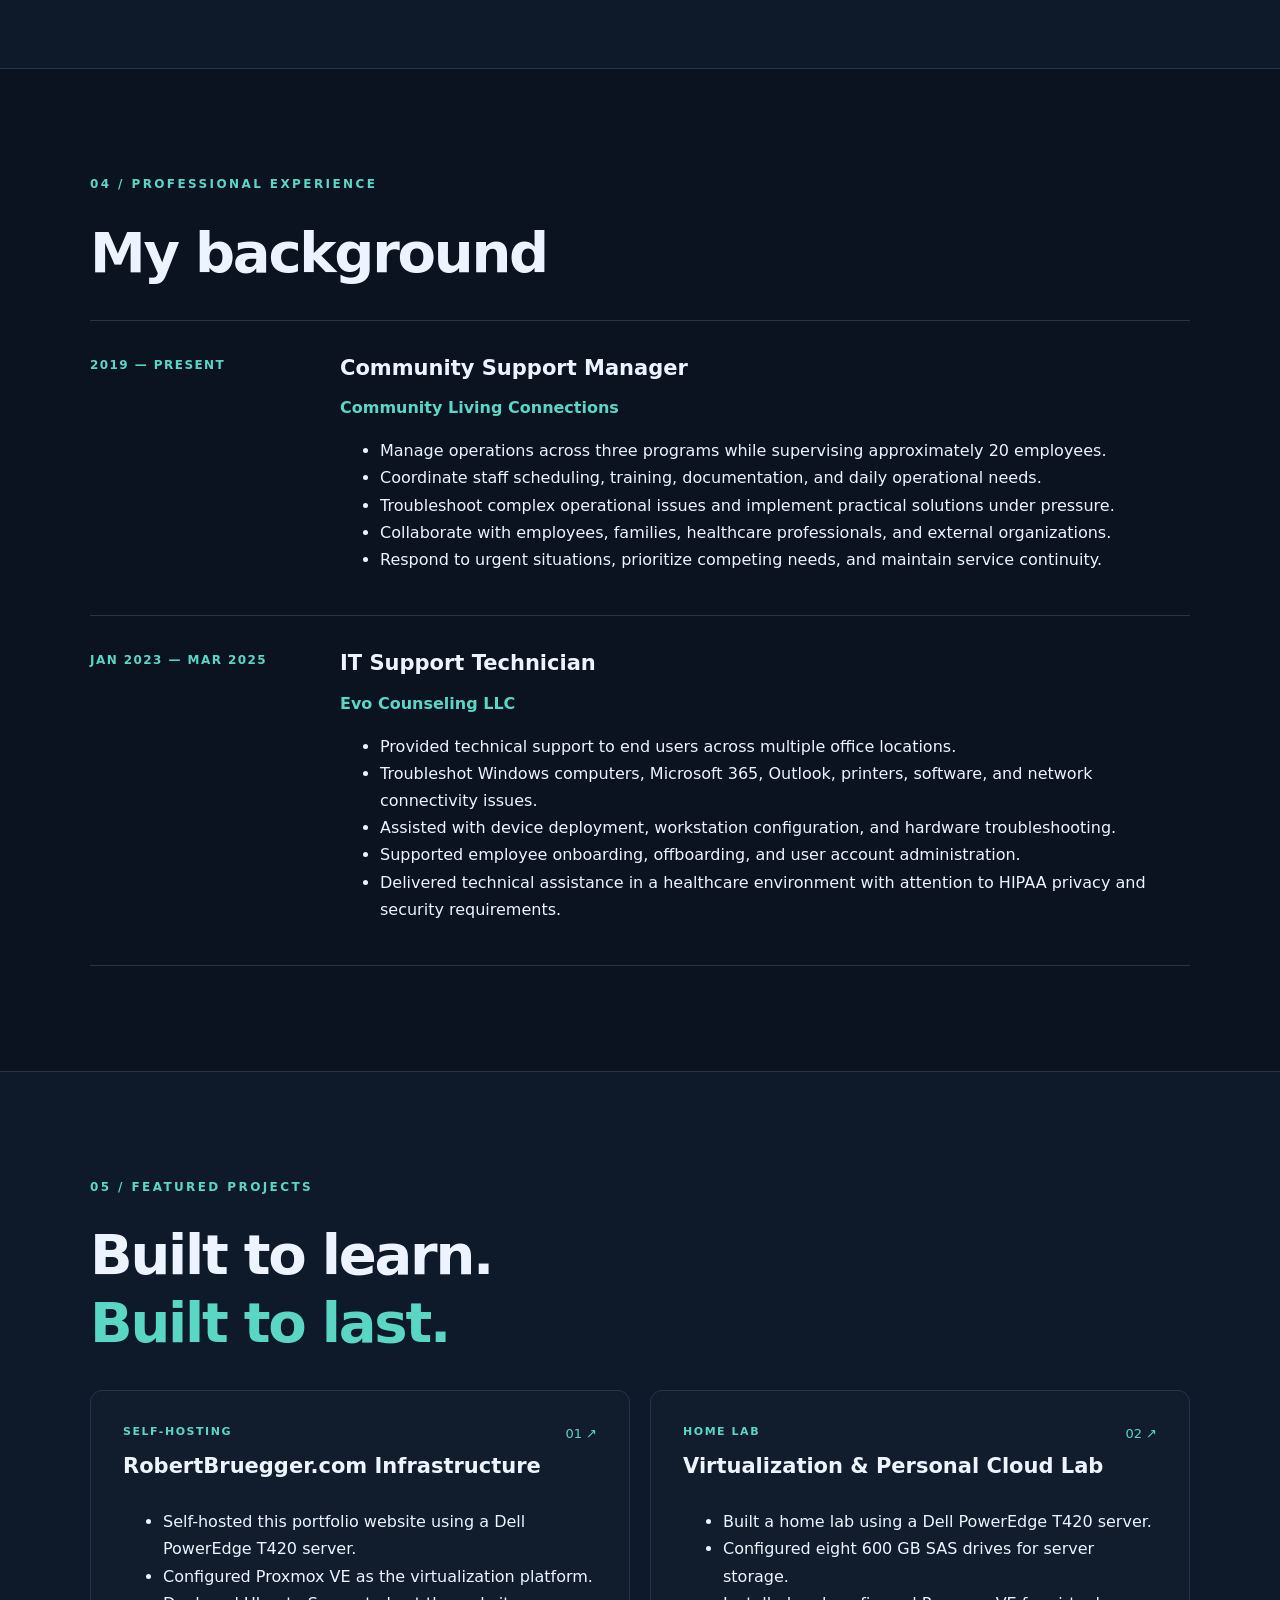
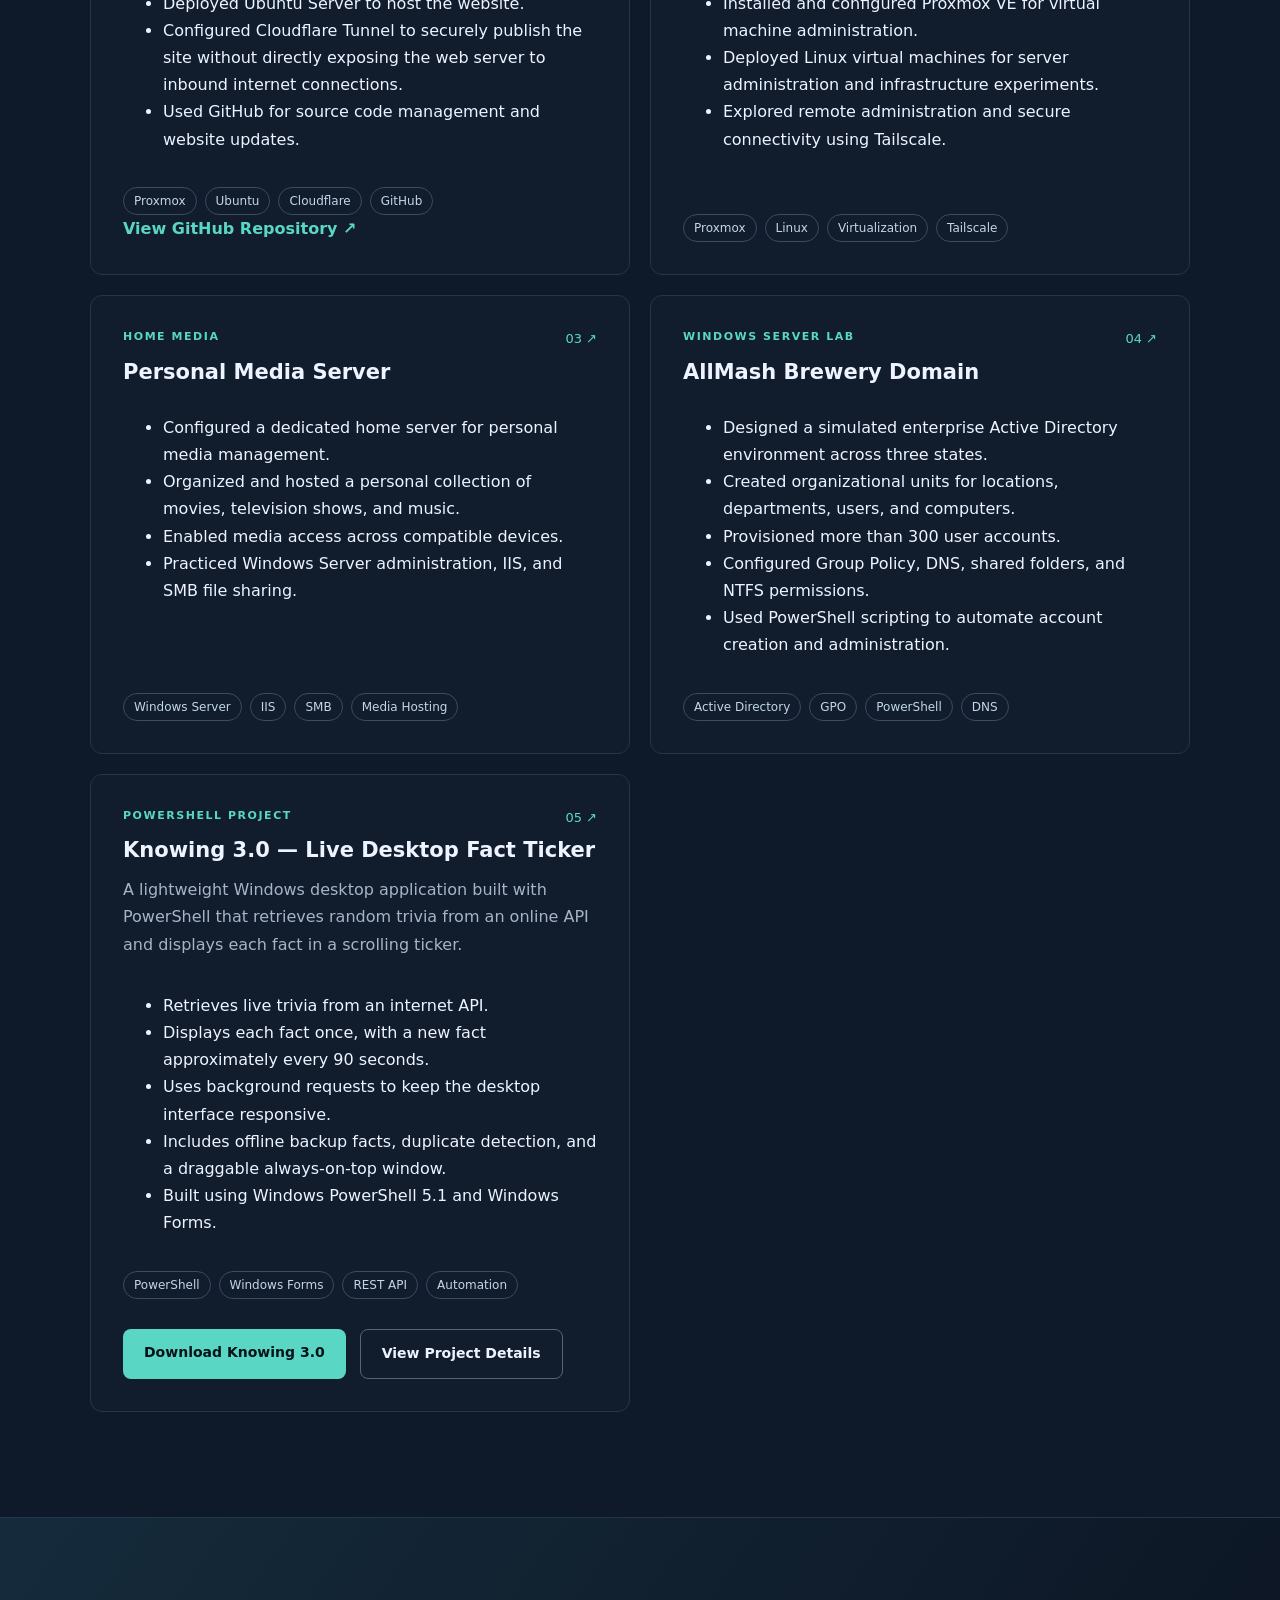
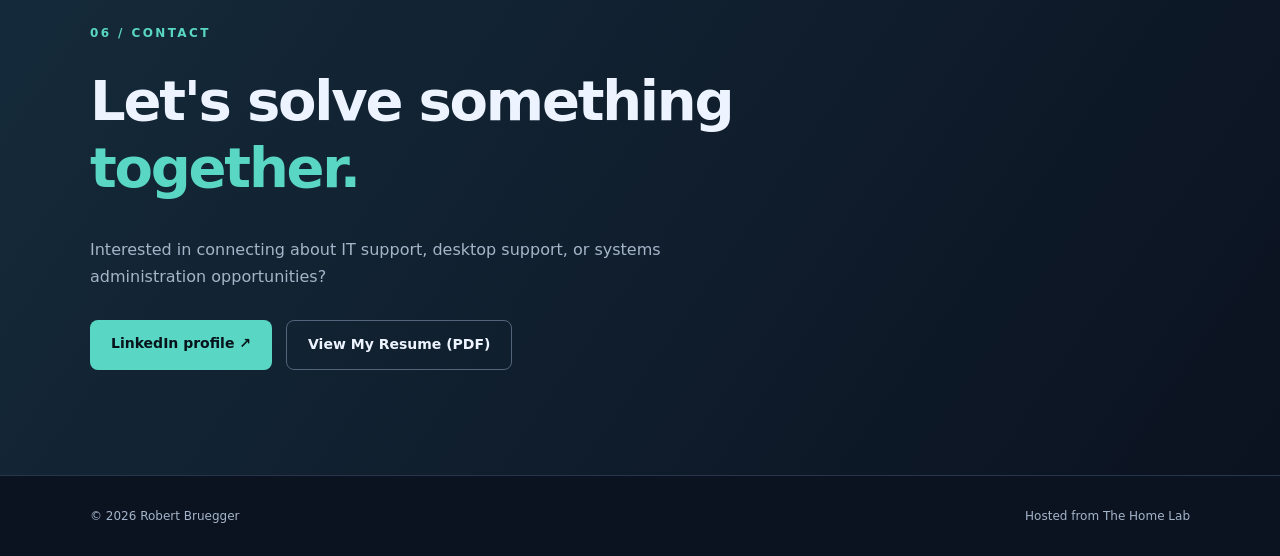
==== commit 884fce61: "Knowing3.0.ps1" ====
--- a/index.html
+++ b/index.html
@@ -614,42 +614,75 @@
                 </article>
 
 
-                <!-- PROJECT 05 -->
-                <article class="card project">
-
-                    <div class="project-top">
-                        <span class="tag">POWERSHELL</span>
-                        <span>05 ↗</span>
-                    </div>
-
-                    <h3>Knowing Desktop Ticker</h3>
-
-                    <ul>
-                        <li>
-                            Developed a personal
-                            PowerShell desktop companion.
-                        </li>
-
-                        <li>
-                            Created a scrolling ticker
-                            that displays rotating facts
-                            near the Windows taskbar.
-                        </li>
-
-                        <li>
-                            Practiced scripting,
-                            desktop customization,
-                            and Windows automation.
-                        </li>
-                    </ul>
-
-                    <div class="chips">
-                        <span>PowerShell</span>
-                        <span>Windows</span>
-                        <span>Automation</span>
-                    </div>
-
-                </article>
+               
+<!-- PROJECT 05: KNOWING 3.0 -->
+<article class="card project">
+
+    <div class="project-top">
+        <span class="tag">POWERSHELL PROJECT</span>
+        <span>05 ↗</span>
+    </div>
+
+    <h3>Knowing 3.0 — Live Desktop Fact Ticker</h3>
+
+    <p>
+        A lightweight Windows desktop application built
+        with PowerShell that retrieves random trivia
+        from an online API and displays each fact
+        in a scrolling ticker.
+    </p>
+
+    <ul>
+        <li>
+            Retrieves live trivia from an internet API.
+        </li>
+
+        <li>
+            Displays each fact once, with a new fact
+            approximately every 90 seconds.
+        </li>
+
+        <li>
+            Uses background requests to keep the
+            desktop interface responsive.
+        </li>
+
+        <li>
+            Includes offline backup facts,
+            duplicate detection, and a draggable
+            always-on-top window.
+        </li>
+
+        <li>
+            Built using Windows PowerShell 5.1
+            and Windows Forms.
+        </li>
+    </ul>
+
+    <div class="chips">
+        <span>PowerShell</span>
+        <span>Windows Forms</span>
+        <span>REST API</span>
+        <span>Automation</span>
+    </div>
+
+    <div class="actions">
+
+        <a class="button primary"
+           href="docs/Knowing3.0.ps1"
+           download="Knowing3.0.ps1">
+            Download Knowing 3.0
+        </a>
+
+        <a class="button secondary"
+           href="knowing.html">
+            View Project Details
+        </a>
+
+    </div>
+
+</article>
+
 
             </div>
         </div>
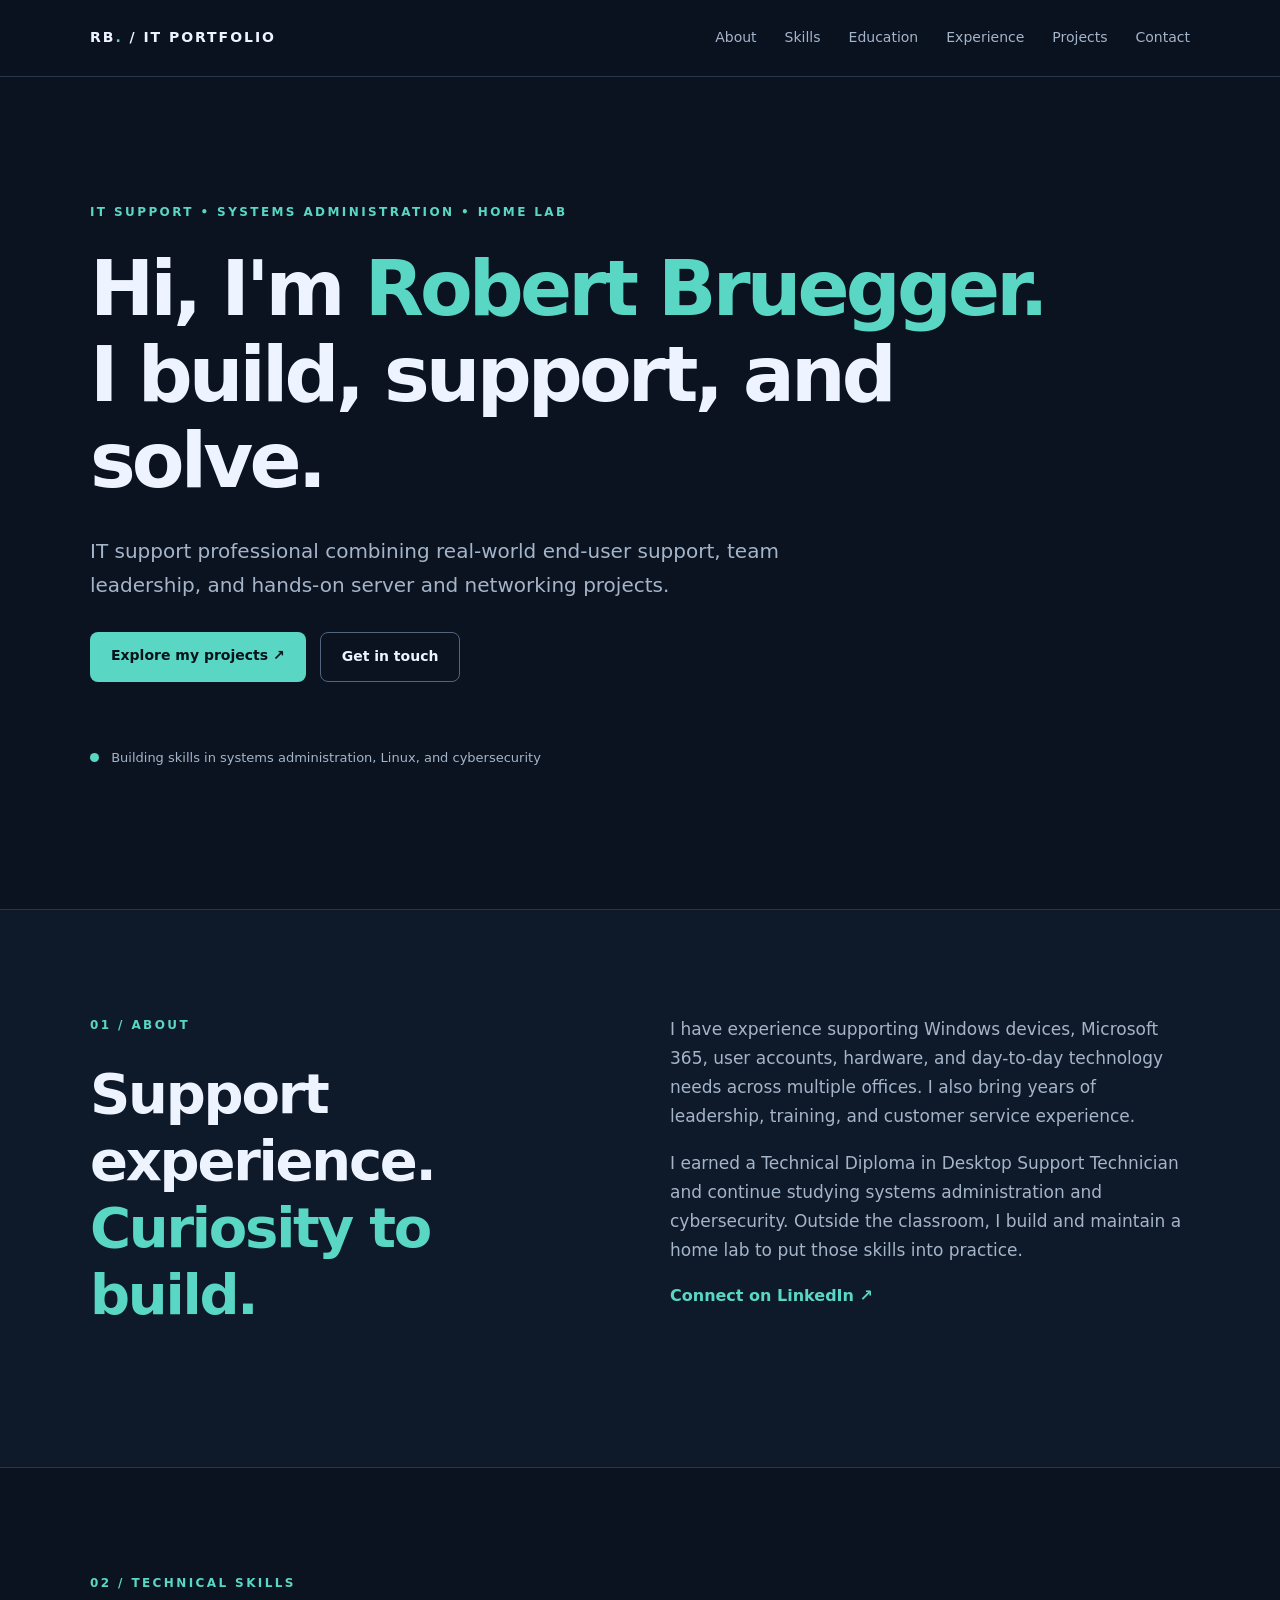
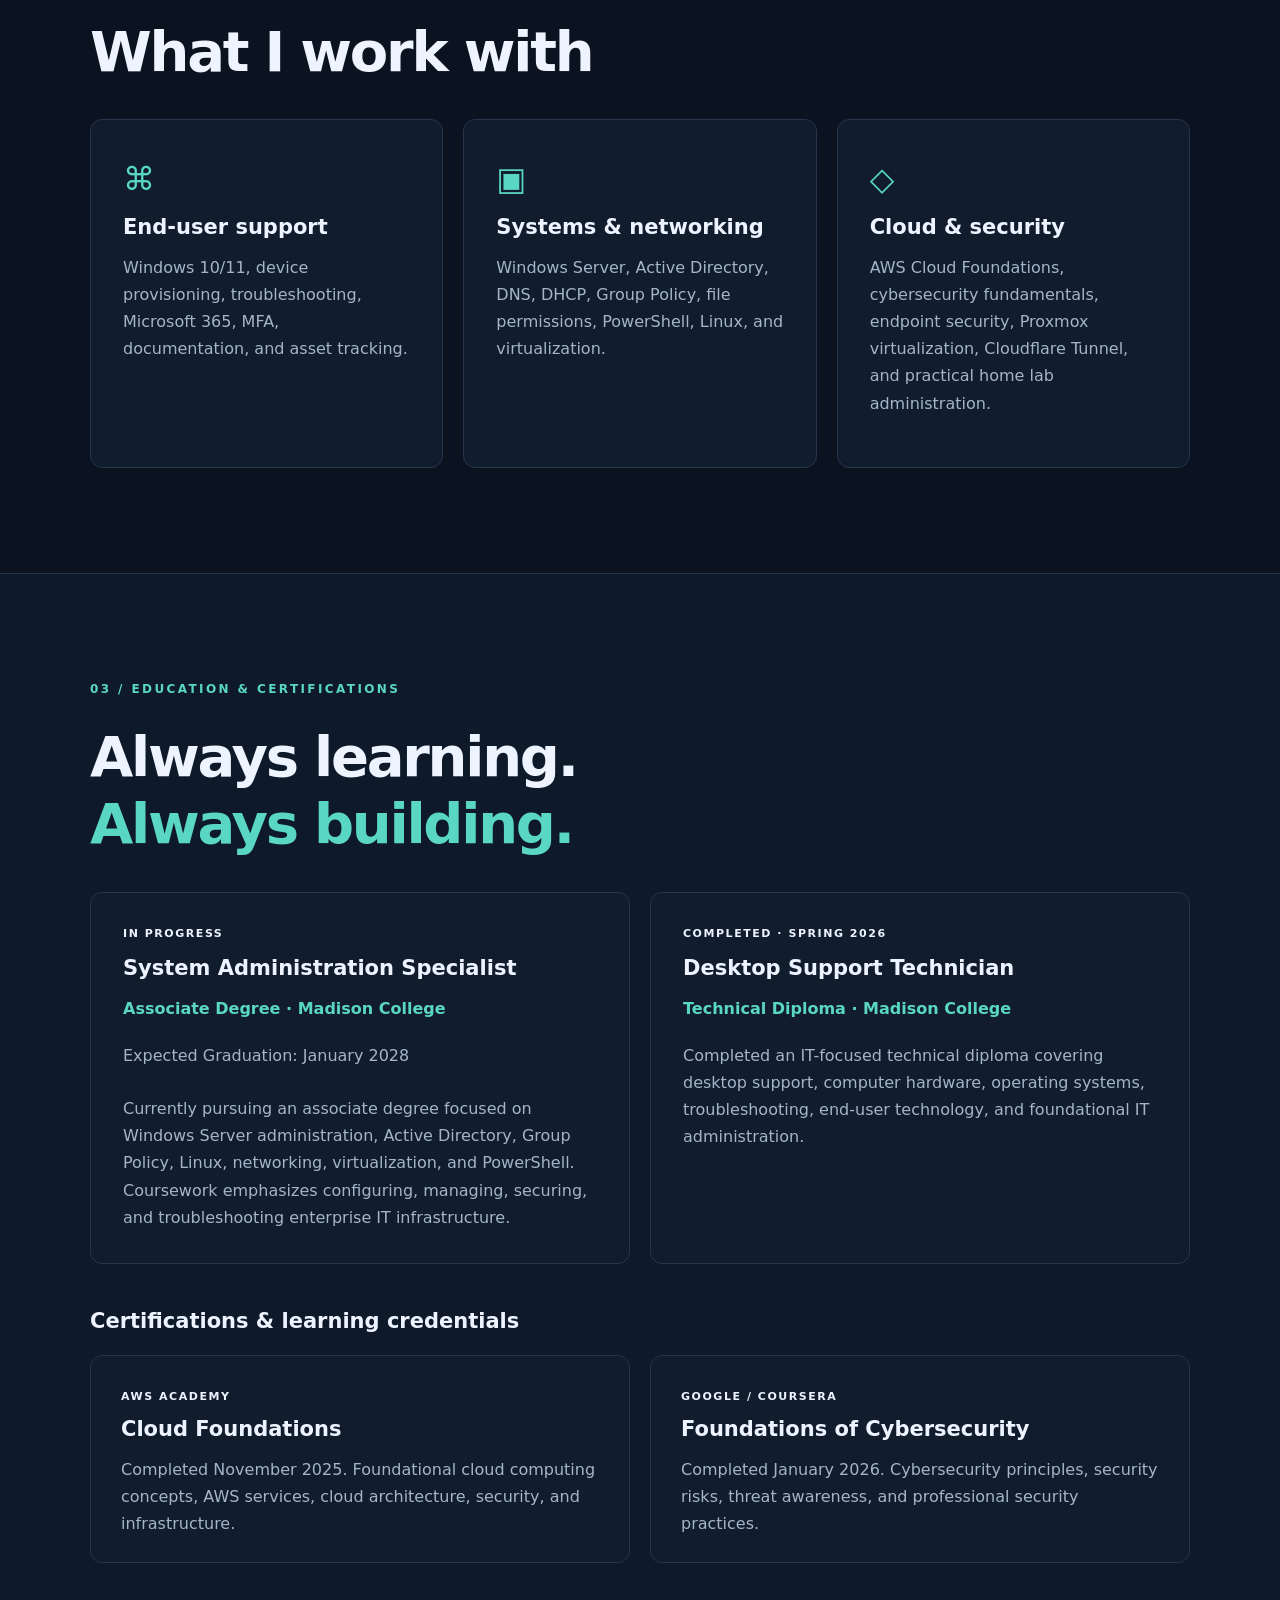
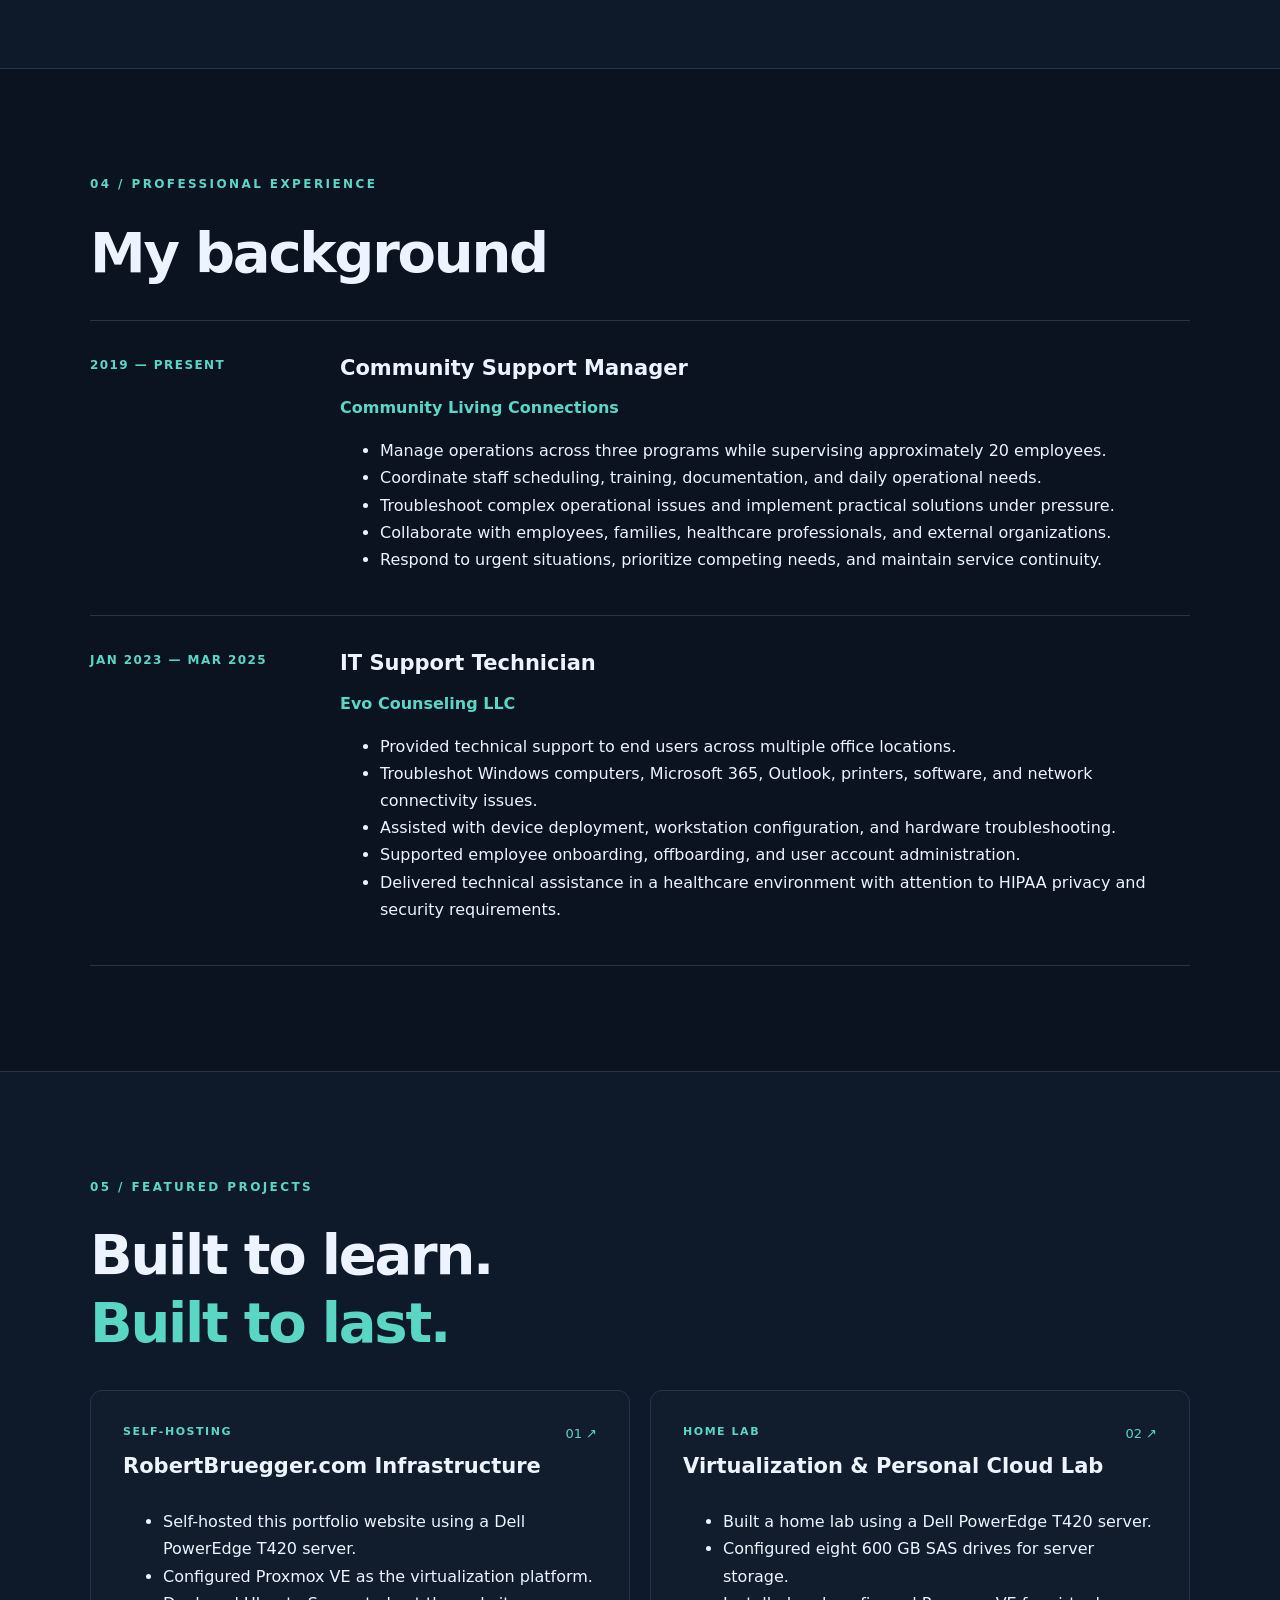
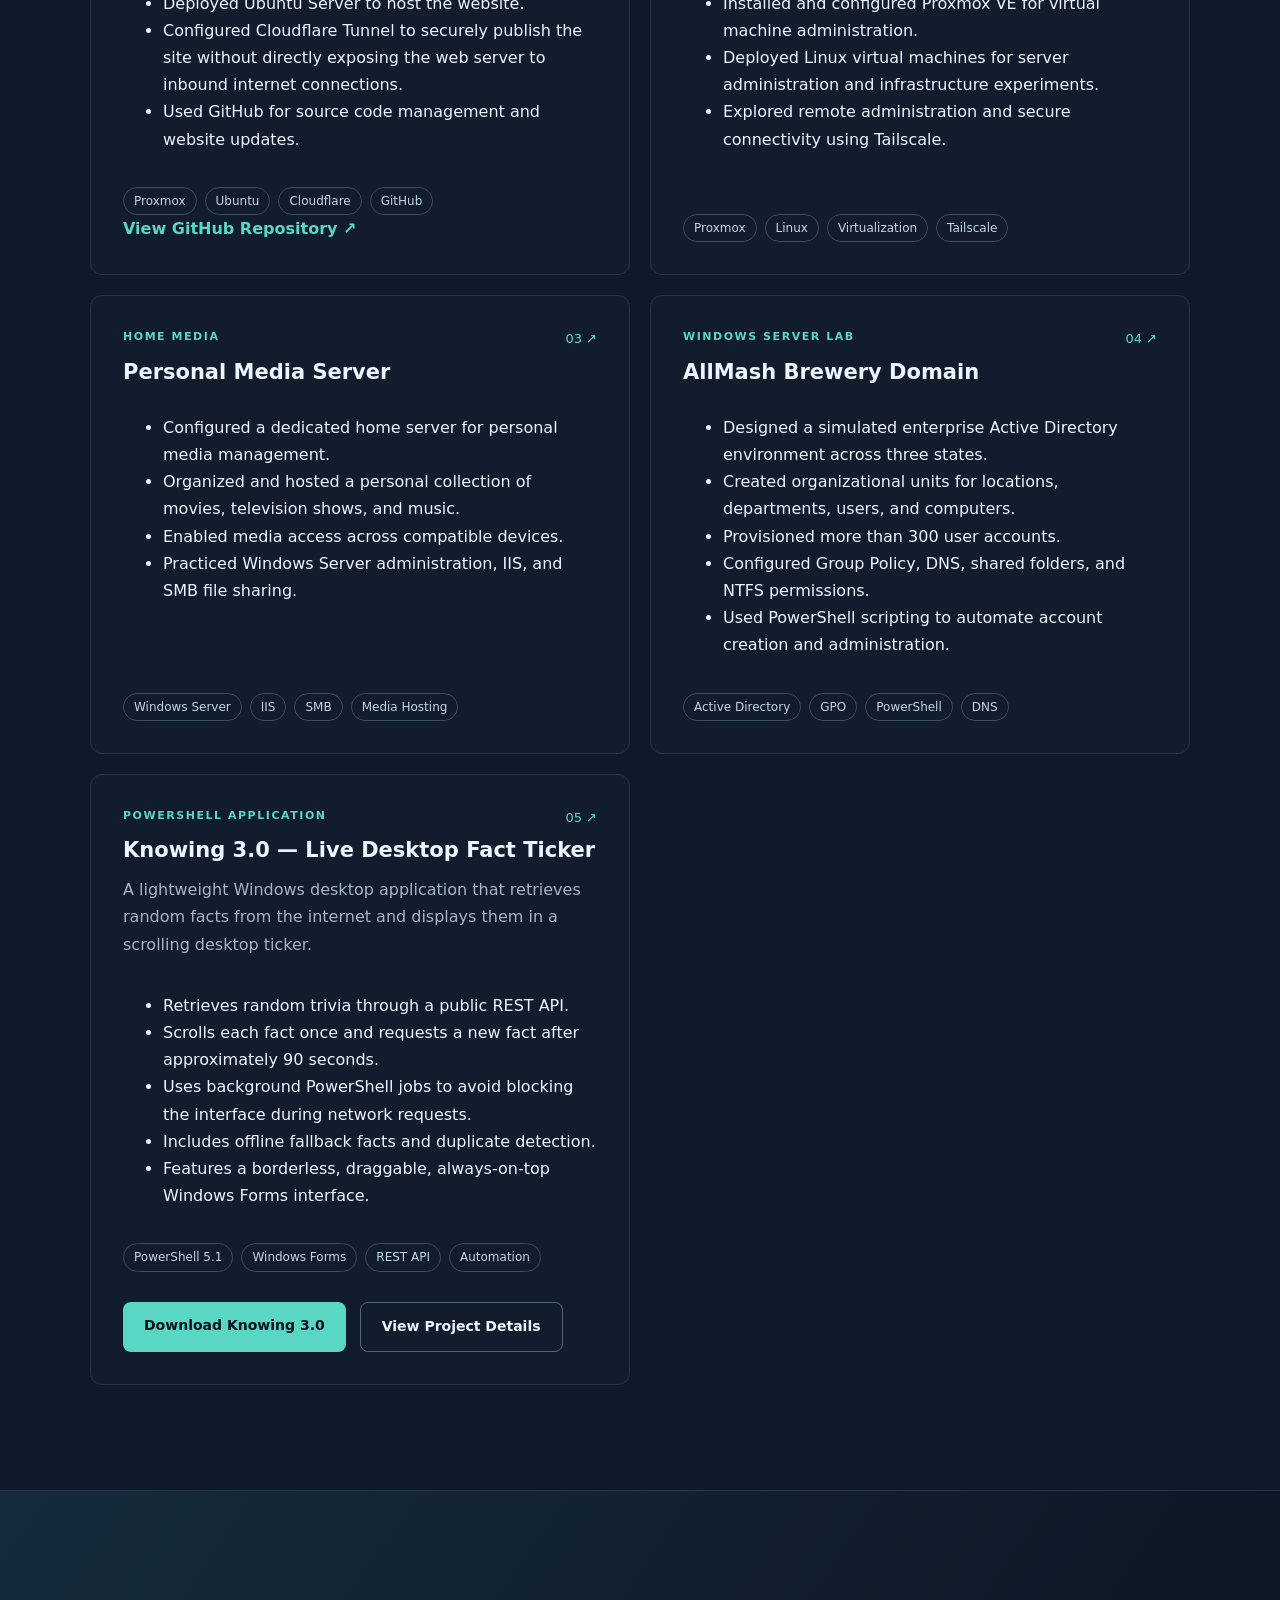
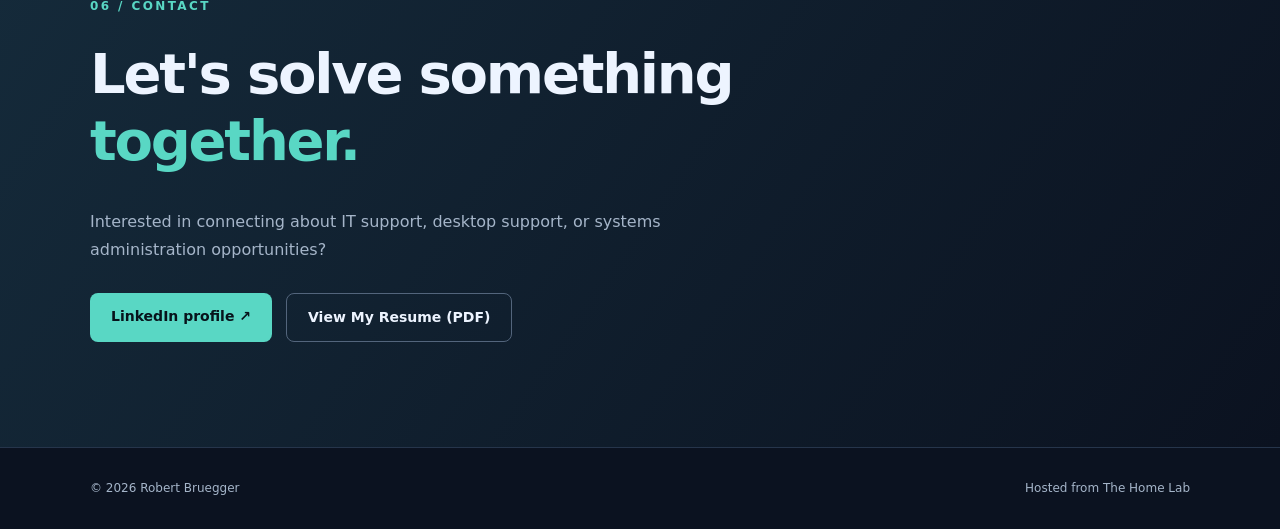
==== commit 6166e2ed: "adding knowing.html" ====
--- a/index.html
+++ b/index.html
@@ -80,7 +80,6 @@
         </div>
 
     </section>
-
 
     <!-- 01 ABOUT -->
     <section class="section alt" id="about">
@@ -105,7 +104,7 @@
                 </p>
 
                 <p>
-                    I earned an Technical Diploma in Desktop Support
+                    I earned a Technical Diploma in Desktop Support
                     Technician and continue studying systems
                     administration and cybersecurity. Outside the
                     classroom, I build and maintain a home lab
@@ -122,7 +121,6 @@
 
         </div>
     </section>
-
 
     <!-- 02 TECHNICAL SKILLS -->
     <section class="section wrap" id="skills">
@@ -169,7 +167,6 @@
         </div>
     </section>
 
-
     <!-- 03 EDUCATION AND CERTIFICATIONS -->
     <section class="section alt" id="education">
         <div class="wrap">
@@ -189,15 +186,15 @@
 
                     <span class="tag">IN PROGRESS</span>
 
-                    <h3>Sys Admin Specialist</h3>
-
-<p class="organization">
-    Associate Degree · Madison College
-</p>
-
-<p>
-    Expected Graduation: January 2028
-</p>
+                    <h3>System Administration Specialist</h3>
+
+                    <p class="organization">
+                        Associate Degree · Madison College
+                    </p>
+
+                    <p>
+                        Expected Graduation: January 2028
+                    </p>
 
                     <p>
                         Currently pursuing an associate degree
@@ -275,7 +272,6 @@
         </div>
     </section>
 
-
     <!-- 04 PROFESSIONAL EXPERIENCE -->
     <section class="section wrap" id="experience">
 
@@ -335,7 +331,6 @@
 
                 </div>
             </div>
-
 
             <!-- IT SUPPORT POSITION -->
             <div class="timeline-item">
@@ -390,7 +385,6 @@
 
         </div>
     </section>
-
 
     <!-- 05 FEATURED PROJECTS -->
     <section class="section alt" id="projects">
@@ -464,7 +458,6 @@
 
                 </article>
 
-
                 <!-- PROJECT 02 -->
                 <article class="card project">
 
@@ -514,7 +507,6 @@
 
                 </article>
 
-
                 <!-- PROJECT 03 -->
                 <article class="card project">
 
@@ -559,7 +551,6 @@
 
                 </article>
 
-
                 <!-- PROJECT 04 -->
                 <article class="card project">
 
@@ -613,81 +604,79 @@
 
                 </article>
 
-
-               
-<!-- PROJECT 05: KNOWING 3.0 -->
-<article class="card project">
-
-    <div class="project-top">
-        <span class="tag">POWERSHELL PROJECT</span>
-        <span>05 ↗</span>
-    </div>
-
-    <h3>Knowing 3.0 — Live Desktop Fact Ticker</h3>
-
-    <p>
-        A lightweight Windows desktop application built
-        with PowerShell that retrieves random trivia
-        from an online API and displays each fact
-        in a scrolling ticker.
-    </p>
-
-    <ul>
-        <li>
-            Retrieves live trivia from an internet API.
-        </li>
-
-        <li>
-            Displays each fact once, with a new fact
-            approximately every 90 seconds.
-        </li>
-
-        <li>
-            Uses background requests to keep the
-            desktop interface responsive.
-        </li>
-
-        <li>
-            Includes offline backup facts,
-            duplicate detection, and a draggable
-            always-on-top window.
-        </li>
-
-        <li>
-            Built using Windows PowerShell 5.1
-            and Windows Forms.
-        </li>
-    </ul>
-
-    <div class="chips">
-        <span>PowerShell</span>
-        <span>Windows Forms</span>
-        <span>REST API</span>
-        <span>Automation</span>
-    </div>
-
-    <div class="actions">
-
-        <a class="button primary"
-           href="docs/Knowing3.0.ps1"
-           download="Knowing3.0.ps1">
-            Download Knowing 3.0
-        </a>
-
-        <a class="button secondary"
-           href="knowing.html">
-            View Project Details
-        </a>
-
-    </div>
-
-</article>
-
+                <!-- PROJECT 05: KNOWING 3.0 -->
+                <article class="card project">
+
+                    <div class="project-top">
+                        <span class="tag">POWERSHELL APPLICATION</span>
+                        <span>05 ↗</span>
+                    </div>
+
+                    <h3>Knowing 3.0 — Live Desktop Fact Ticker</h3>
+
+                    <p>
+                        A lightweight Windows desktop application
+                        that retrieves random facts from the internet
+                        and displays them in a scrolling desktop ticker.
+                    </p>
+
+                    <ul>
+                        <li>
+                            Retrieves random trivia through
+                            a public REST API.
+                        </li>
+
+                        <li>
+                            Scrolls each fact once and requests
+                            a new fact after approximately
+                            90 seconds.
+                        </li>
+
+                        <li>
+                            Uses background PowerShell jobs
+                            to avoid blocking the interface
+                            during network requests.
+                        </li>
+
+                        <li>
+                            Includes offline fallback facts
+                            and duplicate detection.
+                        </li>
+
+                        <li>
+                            Features a borderless,
+                            draggable, always-on-top
+                            Windows Forms interface.
+                        </li>
+                    </ul>
+
+                    <div class="chips">
+                        <span>PowerShell 5.1</span>
+                        <span>Windows Forms</span>
+                        <span>REST API</span>
+                        <span>Automation</span>
+                    </div>
+
+                    <div class="actions">
+
+                        <a class="button primary"
+                           href="docs/Knowing3.0.ps1"
+                           download="Knowing3.0.ps1">
+                            Download Knowing 3.0
+                        </a>
+
+                        <a class="button secondary"
+                           href="knowing.html">
+                            View Project Details
+                        </a>
+
+                    </div>
+
+                </article>
 
             </div>
         </div>
     </section>
-
 
     <!-- 06 CONTACT -->
     <section class="section contact" id="contact">
@@ -732,7 +721,6 @@
 
 </main>
 
-
 <!-- FOOTER -->
 <footer class="footer">
 
@@ -754,4 +742,3 @@
 
 </body>
 </html>
-
